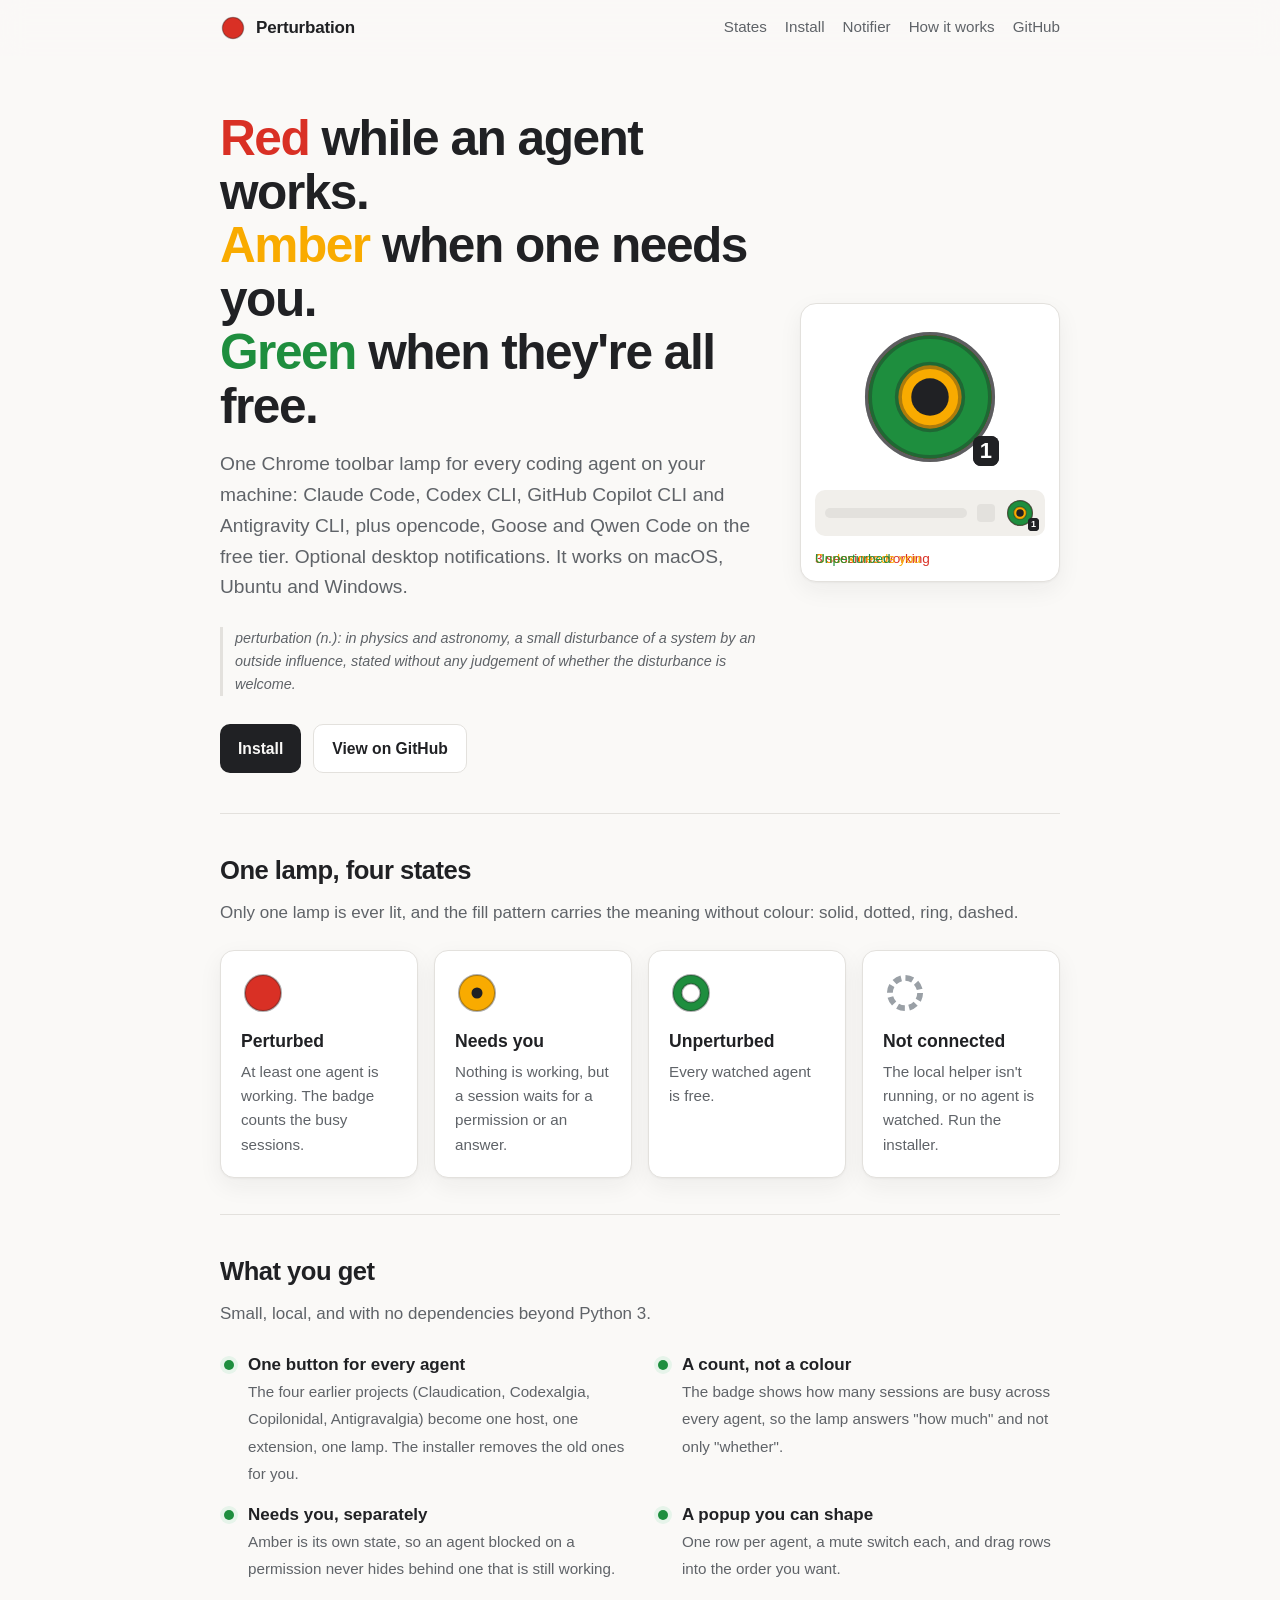
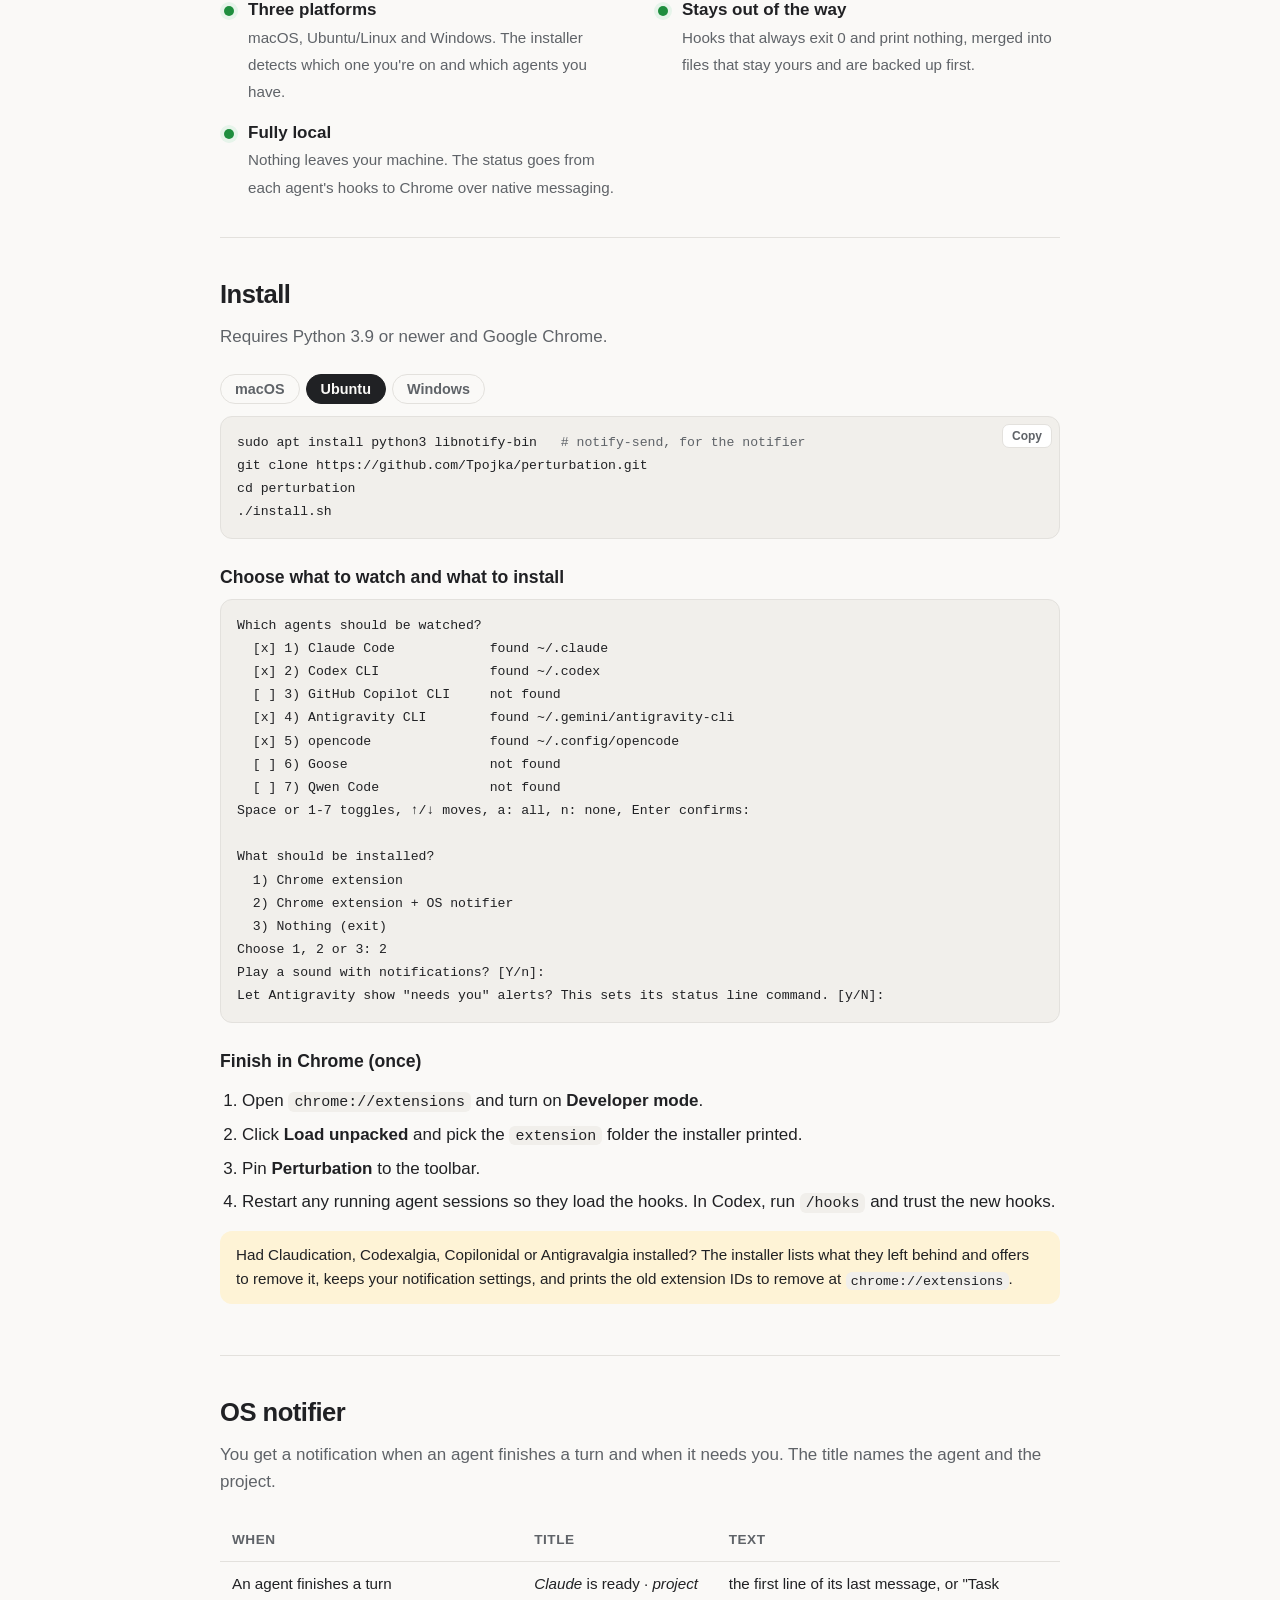
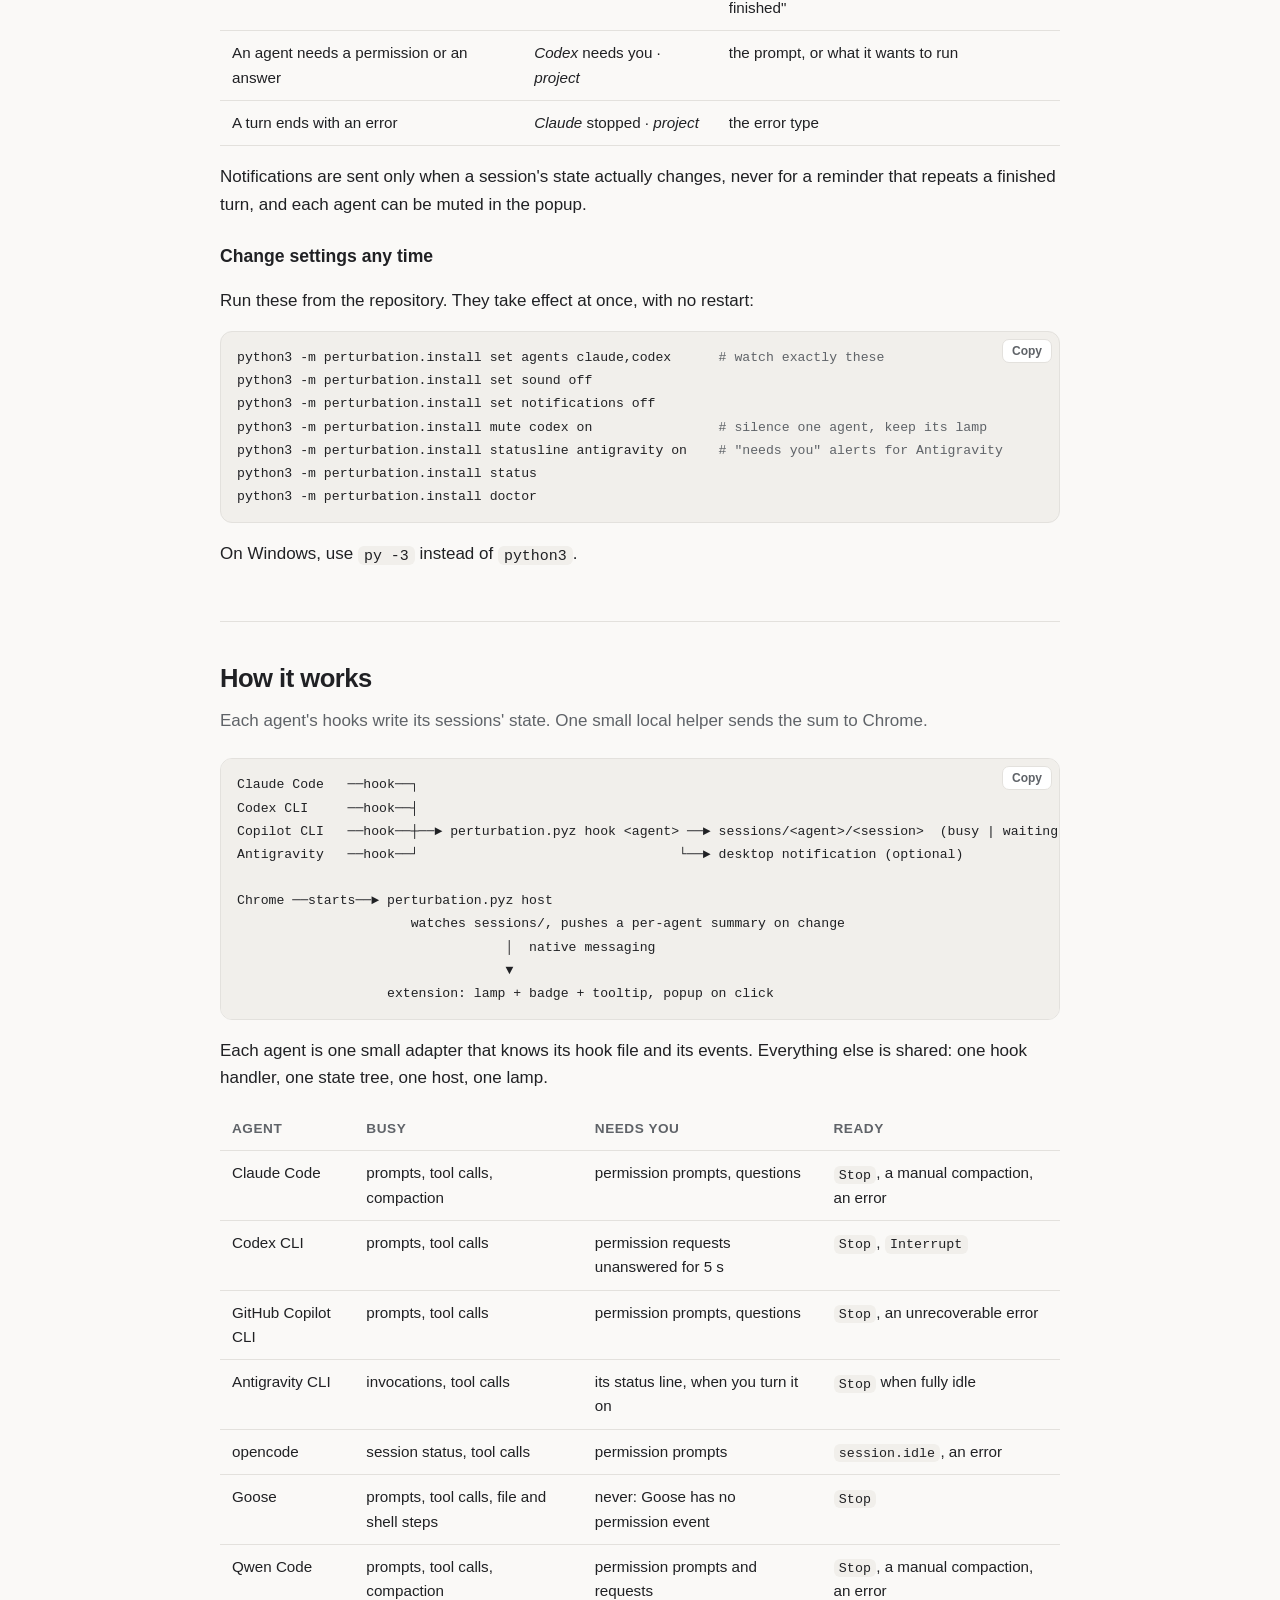
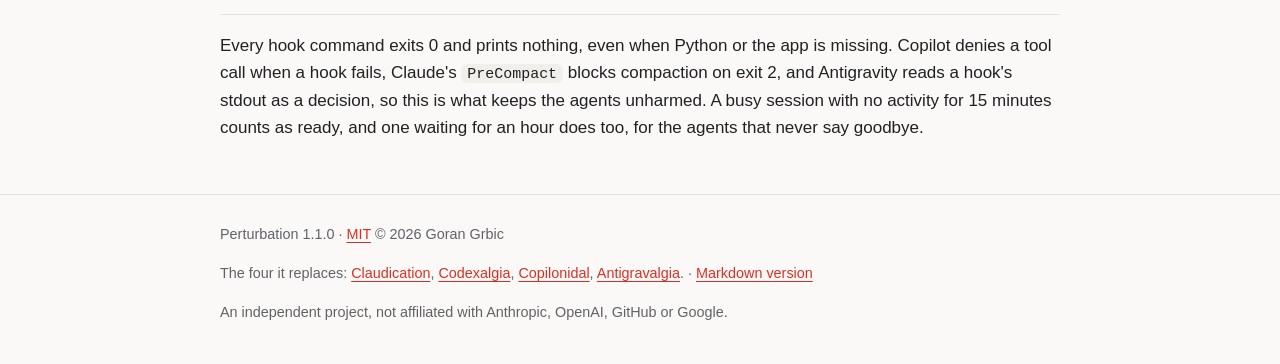
==== site/index.html @ eaf7db42 "feat(install): list all seven agents alike, nothing folded The free-tier agents get the same rows as" ====
<!doctype html>
<html lang="en">
<head>
<meta charset="utf-8">
<meta name="viewport" content="width=device-width, initial-scale=1">
<title>Perturbation · one Chrome toolbar lamp for every coding agent</title>
<meta name="description" content="One Chrome toolbar lamp for Claude Code, Codex CLI, GitHub Copilot CLI, Antigravity CLI, opencode, Goose and Qwen Code: red while any agent works, amber when one needs you, green when all are free. Optional desktop notifications on macOS, Ubuntu and Windows.">
<meta property="og:title" content="Perturbation">
<meta property="og:description" content="Red while an agent works. Amber when one needs you. Green when they're all free. One Chrome toolbar lamp for every coding agent on your machine.">
<meta property="og:url" content="https://perturbation.tpojka.com/">
<meta property="og:type" content="website">
<link rel="icon" href="data:image/svg+xml,<svg xmlns='http://www.w3.org/2000/svg' viewBox='0 0 128 128'><circle cx='64' cy='64' r='52.5' fill='%23d93025' stroke='%23202124' stroke-opacity='.35' stroke-width='6'/></svg>">
<link rel="alternate" type="text/markdown" href="index.md">
<style>
  :root {
    --bg: #faf9f7;
    --surface: #ffffff;
    --text: #202124;
    --muted: #5f6368;
    --line: #e3e1dd;
    --code-bg: #f1efeb;
    --red: #d93025;
    --red-soft: #fce8e6;
    --amber: #f9ab00;
    --amber-soft: #fef3d6;
    --green: #1e8e3e;
    --green-soft: #e6f4ea;
    --grey: #9aa0a6;
    --ink: #202124;
    --accent: #d93025;
    --shadow: 0 1px 2px rgba(32, 33, 36, .04), 0 8px 24px rgba(32, 33, 36, .06);
    --radius: 14px;
    --header-bg: rgba(250, 249, 247, .86);
    --header-h: 64px;
    --mono: ui-monospace, "SF Mono", SFMono-Regular, Menlo, Consolas, "Liberation Mono", monospace;
    --sans: -apple-system, BlinkMacSystemFont, "Segoe UI", Roboto, Ubuntu, "Helvetica Neue", Arial, sans-serif;
  }
  @media (prefers-color-scheme: dark) {
    :root {
      --bg: #151413;
      --surface: #1d1c1a;
      --text: #e8eaed;
      --muted: #9aa0a6;
      --line: #2e2d2a;
      --code-bg: #24231f;
      --red: #f28b82;
      --red-soft: #3a1f1c;
      --amber: #fdd663;
      --amber-soft: #3a3014;
      --green: #81c995;
      --green-soft: #1a3324;
      --ink: #e8eaed;
      --accent: #f28b82;
      --shadow: 0 1px 2px rgba(0, 0, 0, .3), 0 8px 24px rgba(0, 0, 0, .25);
      --header-bg: rgba(21, 20, 19, .86);
    }
  }

  * { box-sizing: border-box; }
  html { -webkit-text-size-adjust: 100%; scroll-behavior: smooth; }
  @media (prefers-reduced-motion: reduce) { html { scroll-behavior: auto; } }
  [id] { scroll-margin-top: calc(var(--header-h) + 12px); }
  body { margin: 0; background: var(--bg); color: var(--text); font: 17px/1.6 var(--sans); }
  .wrap { max-width: 880px; margin: 0 auto; padding: 0 20px; }
  a { color: var(--accent); text-underline-offset: 3px; }
  code, pre { font-family: var(--mono); font-size: .88em; }
  :not(pre) > code { background: var(--code-bg); padding: .12em .4em; border-radius: 6px; }

  header.top {
    position: sticky; top: 0; z-index: 10;
    padding-block: calc(14px + env(safe-area-inset-top, 0px)) 14px;
    background: var(--header-bg);
    -webkit-backdrop-filter: saturate(180%) blur(12px);
    backdrop-filter: saturate(180%) blur(12px);
    border-bottom: 1px solid transparent;
    transition: border-color .2s;
  }
  header.top.scrolled { border-bottom-color: var(--line); }
  header.top .wrap { display: flex; align-items: center; justify-content: space-between; gap: 16px; flex-wrap: wrap; }
  .brand { display: flex; align-items: center; gap: 10px; font-weight: 700; letter-spacing: -.01em; color: var(--text); text-decoration: none; }
  .brand svg { width: 26px; height: 26px; }
  nav { display: flex; gap: 18px; flex-wrap: wrap; font-size: .95rem; }
  nav a { color: var(--muted); text-decoration: none; }
  nav a:hover, nav a[aria-current="true"] { color: var(--text); }
  nav a[aria-current="true"] { text-decoration: underline; text-decoration-color: var(--accent); text-decoration-thickness: 2px; text-underline-offset: 6px; }

  .hero > *, .states > *, .features > * { min-width: 0; }
  .hero { padding-block: 56px 40px; display: grid; grid-template-columns: 1fr auto; gap: 40px; align-items: center; }
  .hero h1 { font-size: clamp(2.1rem, 5.6vw, 3.1rem); line-height: 1.08; letter-spacing: -.03em; margin: 0 0 16px; }
  .hero h1 .r { color: var(--red); }
  .hero h1 .a { color: var(--amber); }
  .hero h1 .g { color: var(--green); }
  .hero p.lead { font-size: 1.2rem; color: var(--muted); margin: 0 0 24px; max-width: 34em; }
  .definition { font-size: .9rem; color: var(--muted); border-left: 3px solid var(--line); padding-left: 12px; margin: 0 0 28px; font-style: italic; }
  .cta { display: flex; gap: 12px; flex-wrap: wrap; }
  .btn { display: inline-flex; align-items: center; gap: 8px; padding: 11px 18px; border-radius: 10px; font-weight: 600; text-decoration: none; font-size: .98rem; }
  .btn.primary { background: var(--text); color: var(--bg); }
  .btn.ghost { border: 1px solid var(--line); color: var(--text); background: var(--surface); }

  /* The toolbar mock: one lamp cycling through its states, with the badge on red and amber */
  .toolbar { background: var(--surface); border: 1px solid var(--line); border-radius: 16px; box-shadow: var(--shadow); padding: 14px; width: 260px; max-width: 100%; }
  .toolbar .bar { display: flex; align-items: center; gap: 10px; background: var(--code-bg); border-radius: 10px; padding: 8px 10px; }
  .toolbar .url { flex: 1; height: 10px; border-radius: 5px; background: var(--line); }
  .toolbar .ext { width: 18px; height: 18px; border-radius: 4px; background: var(--line); }
  .status { position: relative; width: 30px; height: 30px; }
  .status svg { position: absolute; inset: 0; width: 100%; height: 100%; }
  .status .badge { position: absolute; right: -4px; bottom: -3px; background: #202124; color: #fff; font: 700 9px/1 var(--sans); padding: 2px 3px; border-radius: 4px; }
  .status.big .badge { right: 6px; bottom: 6px; font-size: 22px; padding: 4px 7px; border-radius: 8px; }
  .k-r, .t-r { animation: s1 9s infinite; }
  .k-a, .t-a { animation: s2 9s infinite; }
  .k-g, .t-g { animation: s3 9s infinite; }
  .b-r { animation: s1 9s infinite; }
  .b-a { animation: s2 9s infinite; }
  @keyframes s1 { 0%, 30% { opacity: 1; } 33%, 97% { opacity: 0; } 100% { opacity: 1; } }
  @keyframes s2 { 0%, 30% { opacity: 0; } 33%, 63% { opacity: 1; } 66%, 100% { opacity: 0; } }
  @keyframes s3 { 0%, 63% { opacity: 0; } 66%, 97% { opacity: 1; } 100% { opacity: 0; } }
  .toolbar .tip { margin-top: 12px; font-size: .85rem; color: var(--muted); min-height: 1.4em; position: relative; }
  .toolbar .tip span { position: absolute; left: 0; top: 0; white-space: nowrap; }
  .toolbar .tip .t-r { color: var(--red); }
  .toolbar .tip .t-a { color: var(--amber); }
  .toolbar .tip .t-g { color: var(--green); }
  .status.big { width: 150px; height: 150px; margin: 4px auto 18px; }
  @media (prefers-reduced-motion: reduce) {
    .k-r, .t-r, .b-r { animation: none; opacity: 1; }
    .k-a, .t-a, .b-a, .k-g, .t-g { animation: none; opacity: 0; }
  }

  section { padding-block: 36px; border-top: 1px solid var(--line); }
  h2 { font-size: 1.6rem; letter-spacing: -.02em; margin: 0 0 8px; }
  h3 { font-size: 1.1rem; margin: 24px 0 8px; }
  .sub { color: var(--muted); margin: 0 0 24px; }

  .states { display: grid; grid-template-columns: repeat(4, 1fr); gap: 16px; }
  .card { background: var(--surface); border: 1px solid var(--line); border-radius: var(--radius); padding: 20px; box-shadow: var(--shadow); }
  .card svg { width: 44px; height: 44px; display: block; margin-bottom: 12px; }
  .card h3 { margin: 0 0 4px; }
  .card p { margin: 0; color: var(--muted); font-size: .95rem; }

  .features { display: grid; grid-template-columns: repeat(2, 1fr); gap: 14px 28px; list-style: none; padding: 0; margin: 0; }
  .features li { padding-left: 28px; position: relative; }
  .features li::before { content: ""; position: absolute; left: 4px; top: .55em; width: 10px; height: 10px; border-radius: 50%; background: var(--green); box-shadow: 0 0 0 4px var(--green-soft); }
  .features b { display: block; }
  .features span { color: var(--muted); font-size: .95rem; }

  .code { position: relative; margin: 12px 0; }
  pre { margin: 0; background: var(--code-bg); border: 1px solid var(--line); border-radius: 12px; padding: 14px 16px; overflow-x: auto; line-height: 1.55; }
  pre .c { color: var(--muted); }
  .copy { position: absolute; top: 8px; right: 8px; font: 600 .75rem var(--sans); color: var(--muted); background: var(--surface); border: 1px solid var(--line); border-radius: 7px; padding: 4px 9px; cursor: pointer; }
  .copy:hover { color: var(--text); }

  .tabs { display: flex; gap: 6px; flex-wrap: wrap; margin: 0 0 4px; }
  .tabs button { font: 600 .9rem var(--sans); color: var(--muted); background: transparent; border: 1px solid var(--line); border-radius: 999px; padding: 6px 14px; cursor: pointer; }
  .tabs button[aria-selected="true"] { color: var(--bg); background: var(--text); border-color: var(--text); }

  ol.steps { padding-left: 1.3em; margin: 12px 0 0; }
  ol.steps li { margin-bottom: 6px; }
  .table-wrap { overflow-x: auto; }
  table { border-collapse: collapse; width: 100%; font-size: .95rem; }
  th, td { text-align: left; padding: 10px 12px; border-bottom: 1px solid var(--line); vertical-align: top; }
  th { color: var(--muted); font-weight: 600; font-size: .85rem; text-transform: uppercase; letter-spacing: .04em; }
  .note { background: var(--amber-soft); border-radius: 12px; padding: 12px 16px; font-size: .95rem; }

  footer { border-top: 1px solid var(--line); padding-block: 28px 40px; color: var(--muted); font-size: .9rem; }
  footer .wrap { display: flex; justify-content: space-between; gap: 16px; flex-wrap: wrap; }

  @media (max-width: 720px) {
    .hero { grid-template-columns: 1fr; padding-block: 32px 28px; }
    .toolbar { justify-self: start; }
    .states { grid-template-columns: repeat(2, 1fr); }
    .features { grid-template-columns: 1fr; }
    header.top { padding-block: calc(10px + env(safe-area-inset-top, 0px)) 10px; }
    header.top .wrap { gap: 6px 16px; }
    nav { gap: 14px; font-size: .9rem; }
  }
  @media (max-width: 420px) { .states { grid-template-columns: 1fr; } }
</style>
</head>
<body>

<!-- The four lamps, drawn once. Same geometry as the toolbar icons. -->
<svg width="0" height="0" style="position:absolute" aria-hidden="true">
  <symbol id="lamp-red" viewBox="0 0 128 128">
    <circle cx="64" cy="64" r="52.5" fill="#d93025" stroke="#202124" stroke-opacity=".35" stroke-width="6"/>
  </symbol>
  <symbol id="lamp-amber" viewBox="0 0 128 128">
    <circle cx="64" cy="64" r="52.5" fill="#f9ab00" stroke="#202124" stroke-opacity=".35" stroke-width="6"/>
    <circle cx="64" cy="64" r="16" fill="#202124"/>
  </symbol>
  <symbol id="lamp-green" viewBox="0 0 128 128">
    <path fill="#1e8e3e" fill-rule="evenodd" stroke="#202124" stroke-opacity=".35" stroke-width="6" d="M64 11.5a52.5 52.5 0 1 0 0 105a52.5 52.5 0 1 0 0-105zM64 37a27 27 0 1 1 0 54a27 27 0 1 1 0-54z"/>
  </symbol>
  <symbol id="lamp-grey" viewBox="0 0 128 128">
    <circle cx="64" cy="64" r="44" fill="none" stroke="#9aa0a6" stroke-width="17" stroke-dasharray="22 12.56"/>
  </symbol>
</svg>

<header class="top" id="top">
  <div class="wrap">
    <a class="brand" href="#top"><svg aria-hidden="true"><use href="#lamp-red"/></svg>Perturbation</a>
    <nav aria-label="Sections">
      <a href="#states">States</a>
      <a href="#install">Install</a>
      <a href="#notifier">Notifier</a>
      <a href="#how">How it works</a>
      <a href="https://github.com/Tpojka/perturbation">GitHub</a>
    </nav>
  </div>
</header>

<main class="wrap">
  <div class="hero">
    <div>
      <h1><span class="r">Red</span> while an agent works.<br><span class="a">Amber</span> when one needs you.<br><span class="g">Green</span> when they're all free.</h1>
      <p class="lead">One Chrome toolbar lamp for every coding agent on your machine: Claude Code, Codex CLI, GitHub Copilot CLI and Antigravity CLI, plus opencode, Goose and Qwen Code on the free tier. Optional desktop notifications. It works on macOS, Ubuntu and Windows.</p>
      <p class="definition">perturbation (n.): in physics and astronomy, a small disturbance of a system by an outside influence, stated without any judgement of whether the disturbance is welcome.</p>
      <div class="cta">
        <a class="btn primary" href="#install">Install</a>
        <a class="btn ghost" href="https://github.com/Tpojka/perturbation">View on GitHub</a>
      </div>
    </div>

    <div class="toolbar" role="img" aria-label="Chrome toolbar showing the Perturbation lamp cycling through working with three sessions, needs you, and free">
      <div class="status big" aria-hidden="true">
        <svg class="k-r"><use href="#lamp-red"/></svg>
        <svg class="k-a"><use href="#lamp-amber"/></svg>
        <svg class="k-g"><use href="#lamp-green"/></svg>
        <span class="badge b-r">3</span>
        <span class="badge b-a">1</span>
      </div>
      <div class="bar">
        <div class="url"></div>
        <div class="ext"></div>
        <div class="status" aria-hidden="true">
          <svg class="k-r"><use href="#lamp-red"/></svg>
          <svg class="k-a"><use href="#lamp-amber"/></svg>
          <svg class="k-g"><use href="#lamp-green"/></svg>
          <span class="badge b-r">3</span>
          <span class="badge b-a">1</span>
        </div>
      </div>
      <div class="tip" aria-hidden="true">
        <span class="t-r">3 sessions working</span>
        <span class="t-a">Codex needs you</span>
        <span class="t-g">Unperturbed</span>
      </div>
    </div>
  </div>

  <section id="states">
    <h2>One lamp, four states</h2>
    <p class="sub">Only one lamp is ever lit, and the fill pattern carries the meaning without colour: solid, dotted, ring, dashed.</p>
    <div class="states">
      <div class="card">
        <svg aria-hidden="true"><use href="#lamp-red"/></svg>
        <h3>Perturbed</h3>
        <p>At least one agent is working. The badge counts the busy sessions.</p>
      </div>
      <div class="card">
        <svg aria-hidden="true"><use href="#lamp-amber"/></svg>
        <h3>Needs you</h3>
        <p>Nothing is working, but a session waits for a permission or an answer.</p>
      </div>
      <div class="card">
        <svg aria-hidden="true"><use href="#lamp-green"/></svg>
        <h3>Unperturbed</h3>
        <p>Every watched agent is free.</p>
      </div>
      <div class="card">
        <svg aria-hidden="true"><use href="#lamp-grey"/></svg>
        <h3>Not connected</h3>
        <p>The local helper isn't running, or no agent is watched. Run the installer.</p>
      </div>
    </div>
  </section>

  <section>
    <h2>What you get</h2>
    <p class="sub">Small, local, and with no dependencies beyond Python 3.</p>
    <ul class="features">
      <li><b>One button for every agent</b><span>The four earlier projects (Claudication, Codexalgia, Copilonidal, Antigravalgia) become one host, one extension, one lamp. The installer removes the old ones for you.</span></li>
      <li><b>A count, not a colour</b><span>The badge shows how many sessions are busy across every agent, so the lamp answers "how much" and not only "whether".</span></li>
      <li><b>Needs you, separately</b><span>Amber is its own state, so an agent blocked on a permission never hides behind one that is still working.</span></li>
      <li><b>A popup you can shape</b><span>One row per agent, a mute switch each, and drag rows into the order you want.</span></li>
      <li><b>Three platforms</b><span>macOS, Ubuntu/Linux and Windows. The installer detects which one you're on and which agents you have.</span></li>
      <li><b>Stays out of the way</b><span>Hooks that always exit 0 and print nothing, merged into files that stay yours and are backed up first.</span></li>
      <li><b>Fully local</b><span>Nothing leaves your machine. The status goes from each agent's hooks to Chrome over native messaging.</span></li>
    </ul>
  </section>

  <section id="install">
    <h2>Install</h2>
    <p class="sub">Requires Python 3.9 or newer and Google Chrome.</p>

    <div class="tabs" role="tablist" aria-label="Operating system">
      <button role="tab" aria-selected="true" data-os="macos">macOS</button>
      <button role="tab" aria-selected="false" data-os="ubuntu">Ubuntu</button>
      <button role="tab" aria-selected="false" data-os="windows">Windows</button>
    </div>
    <div class="code" data-panel="macos"><pre><code>git clone https://github.com/Tpojka/perturbation.git
cd perturbation
./install.sh</code></pre></div>
    <div class="code" data-panel="ubuntu" hidden><pre><code>sudo apt install python3 libnotify-bin   <span class="c"># notify-send, for the notifier</span>
git clone https://github.com/Tpojka/perturbation.git
cd perturbation
./install.sh</code></pre></div>
    <div class="code" data-panel="windows" hidden><pre><code>winget install Python.Python.3.12        <span class="c"># if Python isn't installed</span>
git clone https://github.com/Tpojka/perturbation.git
cd perturbation
install.cmd</code></pre></div>

    <h3>Choose what to watch and what to install</h3>
    <pre><code>Which agents should be watched?
  [x] 1) Claude Code            found ~/.claude
  [x] 2) Codex CLI              found ~/.codex
  [ ] 3) GitHub Copilot CLI     not found
  [x] 4) Antigravity CLI        found ~/.gemini/antigravity-cli
  [x] 5) opencode               found ~/.config/opencode
  [ ] 6) Goose                  not found
  [ ] 7) Qwen Code              not found
Space or 1-7 toggles, ↑/↓ moves, a: all, n: none, Enter confirms:

What should be installed?
  1) Chrome extension
  2) Chrome extension + OS notifier
  3) Nothing (exit)
Choose 1, 2 or 3: 2
Play a sound with notifications? [Y/n]:
Let Antigravity show "needs you" alerts? This sets its status line command. [y/N]:</code></pre>

    <h3>Finish in Chrome (once)</h3>
    <ol class="steps">
      <li>Open <code>chrome://extensions</code> and turn on <b>Developer mode</b>.</li>
      <li>Click <b>Load unpacked</b> and pick the <code>extension</code> folder the installer printed.</li>
      <li>Pin <b>Perturbation</b> to the toolbar.</li>
      <li>Restart any running agent sessions so they load the hooks. In Codex, run <code>/hooks</code> and trust the new hooks.</li>
    </ol>
    <p class="note">Had Claudication, Codexalgia, Copilonidal or Antigravalgia installed? The installer lists what they left behind and offers to remove it, keeps your notification settings, and prints the old extension IDs to remove at <code>chrome://extensions</code>.</p>
  </section>

  <section id="notifier">
    <h2>OS notifier</h2>
    <p class="sub">You get a notification when an agent finishes a turn and when it needs you. The title names the agent and the project.</p>
    <div class="table-wrap">
      <table>
        <thead><tr><th>When</th><th>Title</th><th>Text</th></tr></thead>
        <tbody>
          <tr><td>An agent finishes a turn</td><td><i>Claude</i> is ready · <i>project</i></td><td>the first line of its last message, or "Task finished"</td></tr>
          <tr><td>An agent needs a permission or an answer</td><td><i>Codex</i> needs you · <i>project</i></td><td>the prompt, or what it wants to run</td></tr>
          <tr><td>A turn ends with an error</td><td><i>Claude</i> stopped · <i>project</i></td><td>the error type</td></tr>
        </tbody>
      </table>
    </div>
    <p>Notifications are sent only when a session's state actually changes, never for a reminder that repeats a finished turn, and each agent can be muted in the popup.</p>

    <h3>Change settings any time</h3>
    <p>Run these from the repository. They take effect at once, with no restart:</p>
    <div class="code"><pre><code>python3 -m perturbation.install set agents claude,codex      <span class="c"># watch exactly these</span>
python3 -m perturbation.install set sound off
python3 -m perturbation.install set notifications off
python3 -m perturbation.install mute codex on                <span class="c"># silence one agent, keep its lamp</span>
python3 -m perturbation.install statusline antigravity on    <span class="c"># "needs you" alerts for Antigravity</span>
python3 -m perturbation.install status
python3 -m perturbation.install doctor</code></pre></div>
    <p>On Windows, use <code>py -3</code> instead of <code>python3</code>.</p>
  </section>

  <section id="how">
    <h2>How it works</h2>
    <p class="sub">Each agent's hooks write its sessions' state. One small local helper sends the sum to Chrome.</p>
    <div class="code"><pre><code>Claude Code   ──hook──┐
Codex CLI     ──hook──┤
Copilot CLI   ──hook──┼──► perturbation.pyz hook &lt;agent&gt; ──► sessions/&lt;agent&gt;/&lt;session&gt;  (busy | waiting | ready)
Antigravity   ──hook──┘                                 └──► desktop notification (optional)

Chrome ──starts──► perturbation.pyz host
                      watches sessions/, pushes a per-agent summary on change
                                  │  native messaging
                                  ▼
                   extension: lamp + badge + tooltip, popup on click</code></pre></div>
    <p>Each agent is one small adapter that knows its hook file and its events. Everything else is shared: one hook handler, one state tree, one host, one lamp.</p>
    <div class="table-wrap">
      <table>
        <thead><tr><th>Agent</th><th>Busy</th><th>Needs you</th><th>Ready</th></tr></thead>
        <tbody>
          <tr><td>Claude Code</td><td>prompts, tool calls, compaction</td><td>permission prompts, questions</td><td><code>Stop</code>, a manual compaction, an error</td></tr>
          <tr><td>Codex CLI</td><td>prompts, tool calls</td><td>permission requests unanswered for 5 s</td><td><code>Stop</code>, <code>Interrupt</code></td></tr>
          <tr><td>GitHub Copilot CLI</td><td>prompts, tool calls</td><td>permission prompts, questions</td><td><code>Stop</code>, an unrecoverable error</td></tr>
          <tr><td>Antigravity CLI</td><td>invocations, tool calls</td><td>its status line, when you turn it on</td><td><code>Stop</code> when fully idle</td></tr>
          <tr><td>opencode</td><td>session status, tool calls</td><td>permission prompts</td><td><code>session.idle</code>, an error</td></tr>
          <tr><td>Goose</td><td>prompts, tool calls, file and shell steps</td><td>never: Goose has no permission event</td><td><code>Stop</code></td></tr>
          <tr><td>Qwen Code</td><td>prompts, tool calls, compaction</td><td>permission prompts and requests</td><td><code>Stop</code>, a manual compaction, an error</td></tr>
        </tbody>
      </table>
    </div>
    <p>Every hook command exits 0 and prints nothing, even when Python or the app is missing. Copilot denies a tool call when a hook fails, Claude's <code>PreCompact</code> blocks compaction on exit 2, and Antigravity reads a hook's stdout as a decision, so this is what keeps the agents unharmed. A busy session with no activity for 15 minutes counts as ready, and one waiting for an hour does too, for the agents that never say goodbye.</p>
  </section>
</main>

<footer>
  <div class="wrap">
    <span>Perturbation 1.1.0 · <a href="https://github.com/Tpojka/perturbation/blob/main/LICENSE">MIT</a> © 2026 Goran Grbic</span>
    <span>The four it replaces: <a href="https://claudication.tpojka.com">Claudication</a>, <a href="https://codexalgia.tpojka.com">Codexalgia</a>, <a href="https://copilonidal.tpojka.com">Copilonidal</a>, <a href="https://antigravalgia.tpojka.com">Antigravalgia</a>. · <a href="index.md">Markdown version</a></span>
    <span>An independent project, not affiliated with Anthropic, OpenAI, GitHub or Google.</span>
  </div>
</footer>

<script>
  (function () {
    var header = document.querySelector('header.top');
    var root = document.documentElement;
    function measure() { root.style.setProperty('--header-h', header.offsetHeight + 'px'); }
    measure();
    window.addEventListener('resize', measure);
    var links = Array.prototype.slice.call(document.querySelectorAll('nav a[href^="#"]'));
    var sections = links.map(function (a) { return document.querySelector(a.getAttribute('href')); });
    function update() {
      header.classList.toggle('scrolled', window.scrollY > 4);
      var line = header.offsetHeight + 24;
      var current = null;
      sections.forEach(function (section, i) {
        if (section && section.getBoundingClientRect().top <= line) current = i;
      });
      if (window.innerHeight + window.scrollY >= root.scrollHeight - 2) current = sections.length - 1;
      links.forEach(function (a, i) { a.setAttribute('aria-current', String(i === current)); });
    }
    update();
    window.addEventListener('scroll', update, { passive: true });
  })();

  (function () {
    var tabs = document.querySelectorAll('.tabs button');
    var panels = document.querySelectorAll('[data-panel]');
    function select(os) {
      tabs.forEach(function (t) { t.setAttribute('aria-selected', String(t.dataset.os === os)); });
      panels.forEach(function (p) { p.hidden = p.dataset.panel !== os; });
    }
    tabs.forEach(function (t) { t.addEventListener('click', function () { select(t.dataset.os); }); });
    var ua = navigator.userAgent;
    select(/Windows/.test(ua) ? 'windows' : /Linux|X11/.test(ua) && !/Android/.test(ua) ? 'ubuntu' : 'macos');
  })();

  document.querySelectorAll('.code').forEach(function (block) {
    if (!navigator.clipboard) return;
    var button = document.createElement('button');
    button.className = 'copy';
    button.type = 'button';
    button.textContent = 'Copy';
    button.addEventListener('click', function () {
      var text = block.querySelector('code').innerText.replace(/[ \t]+#.*$/gm, '');
      navigator.clipboard.writeText(text).then(function () {
        button.textContent = 'Copied';
        setTimeout(function () { button.textContent = 'Copy'; }, 1500);
      });
    });
    block.appendChild(button);
  });
</script>
</body>
</html>
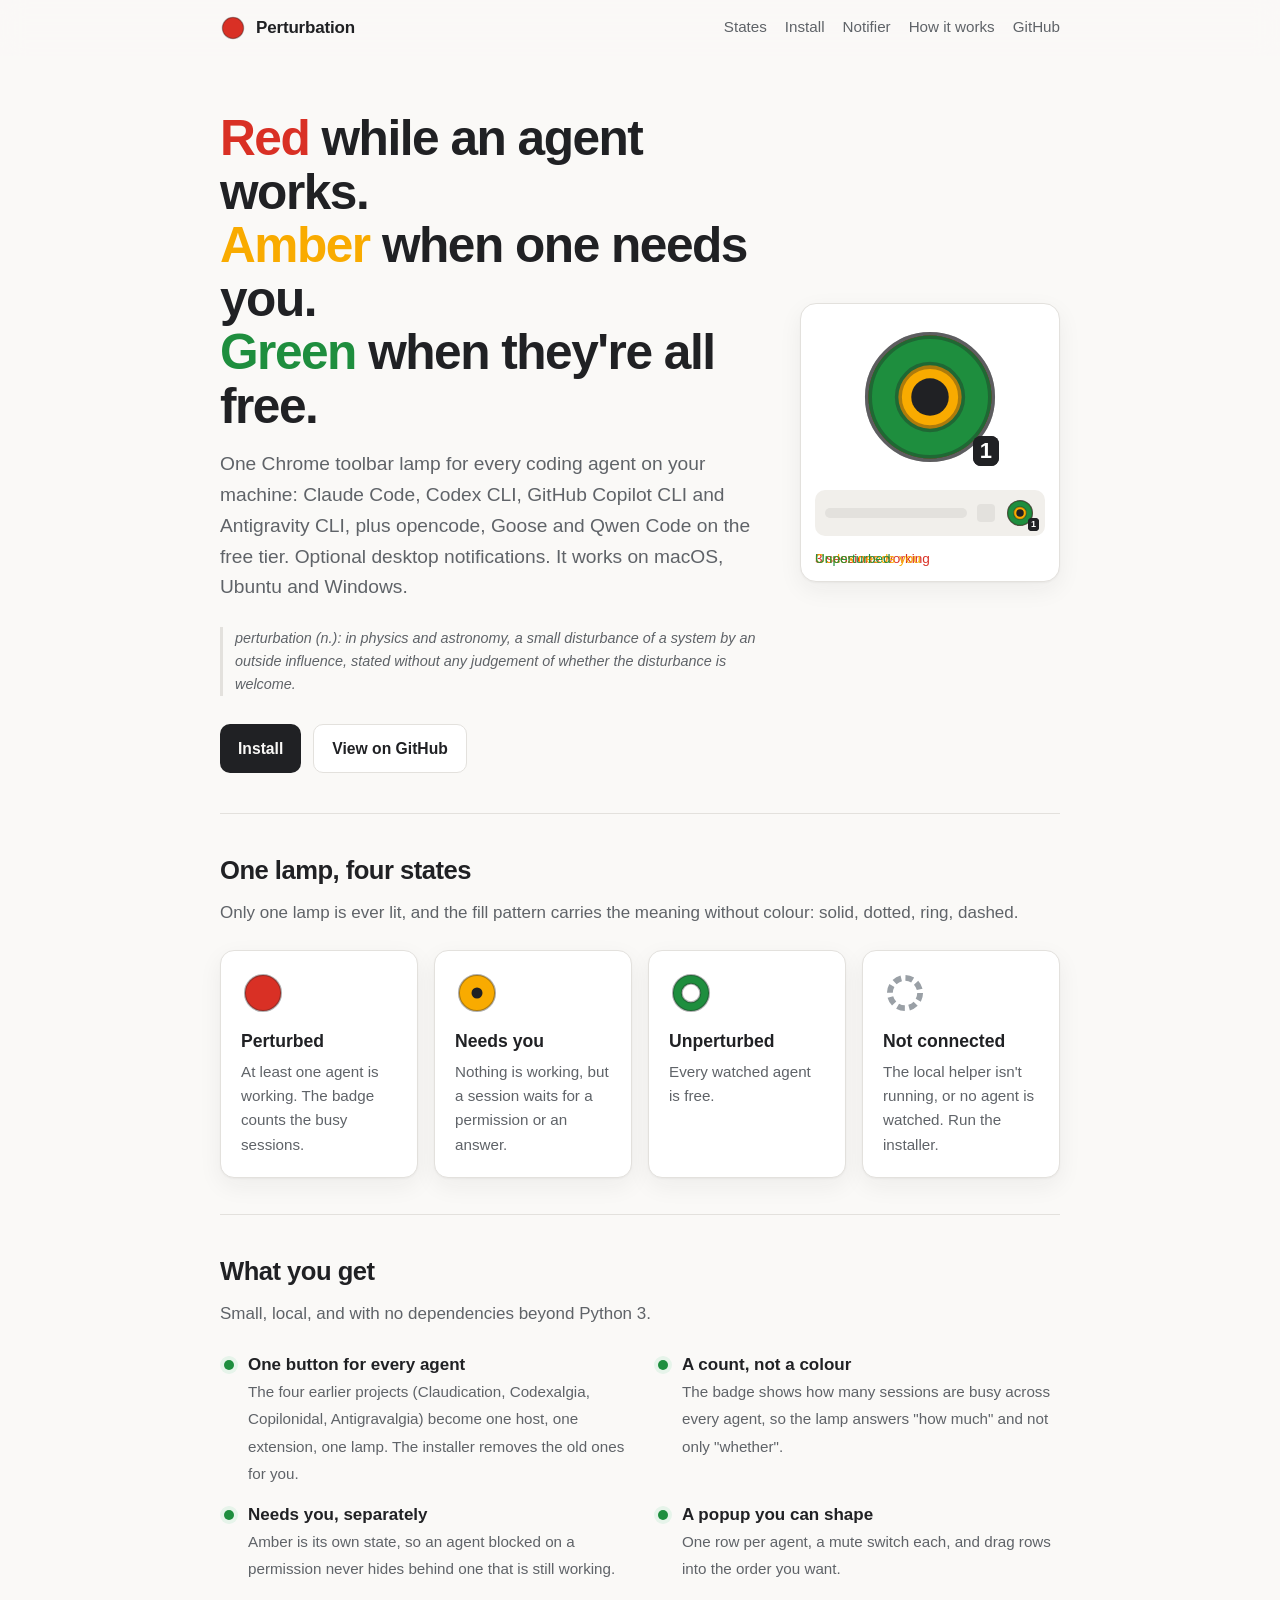
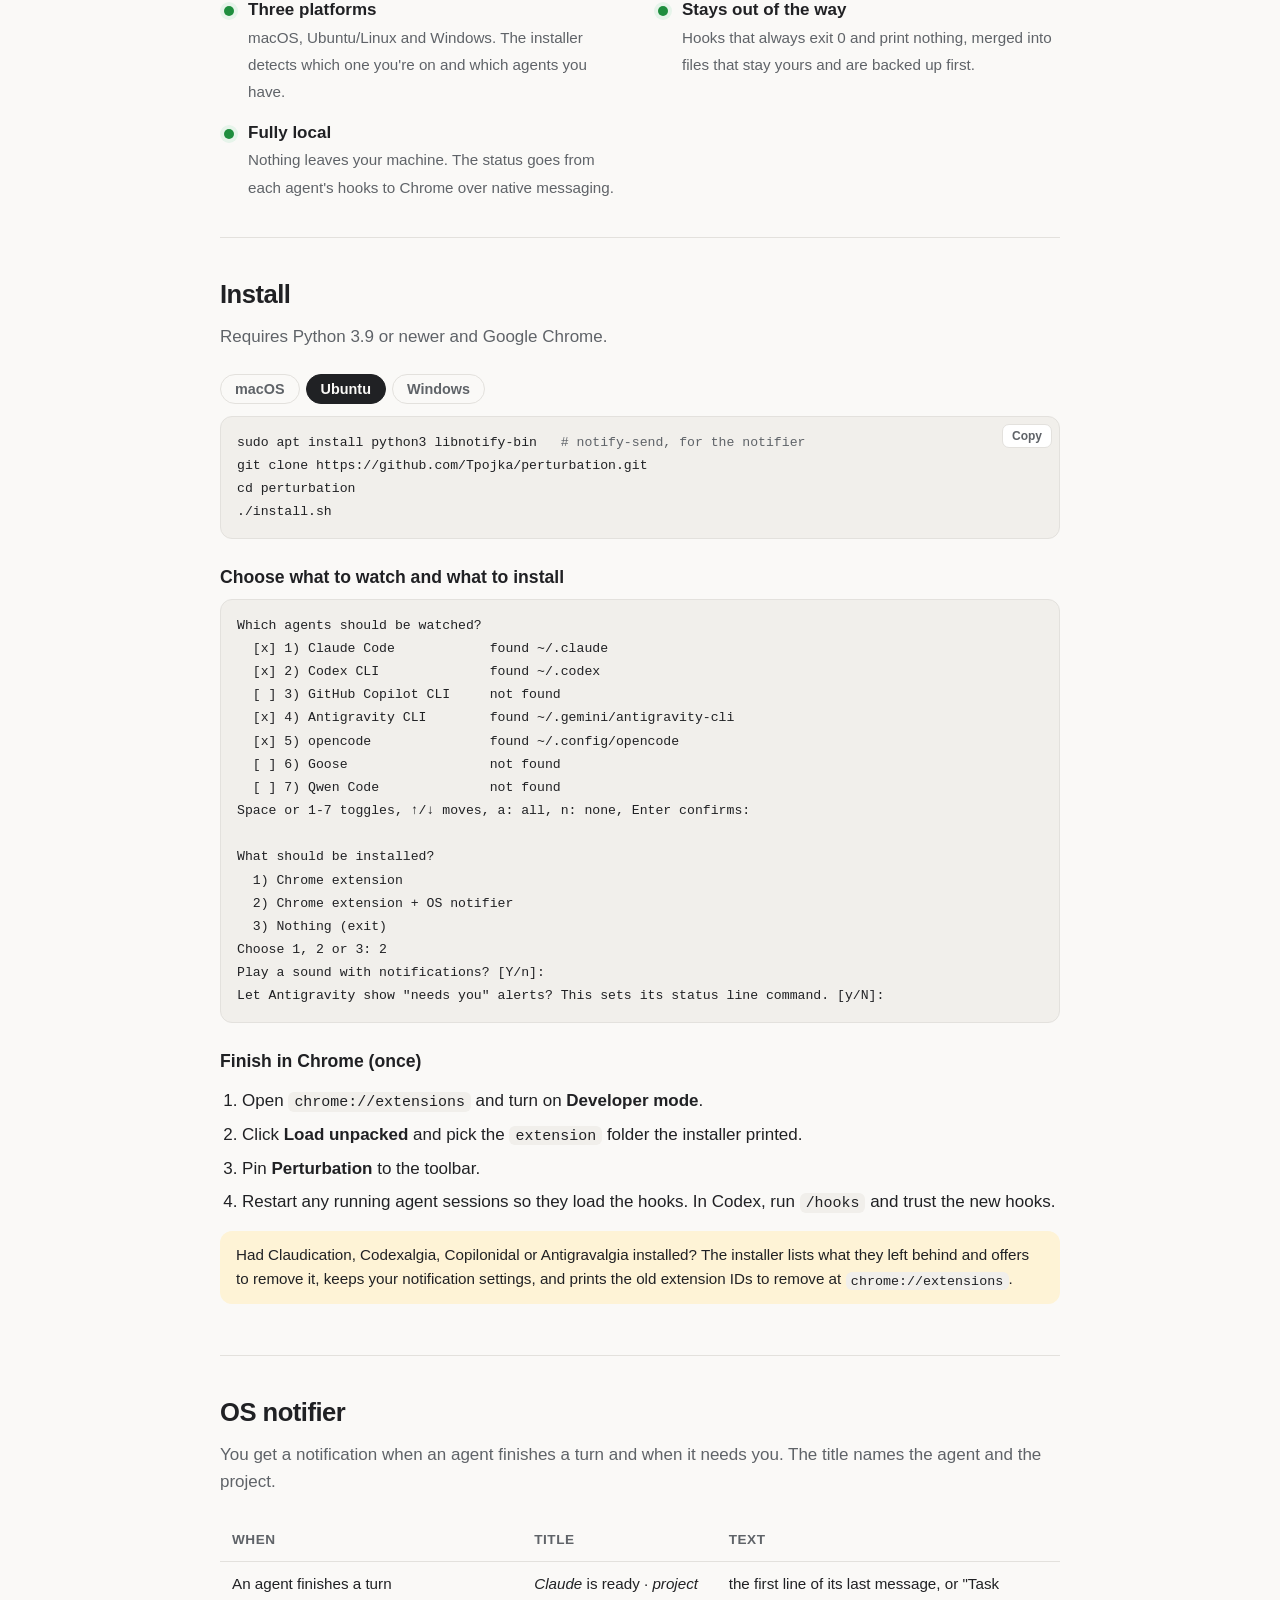
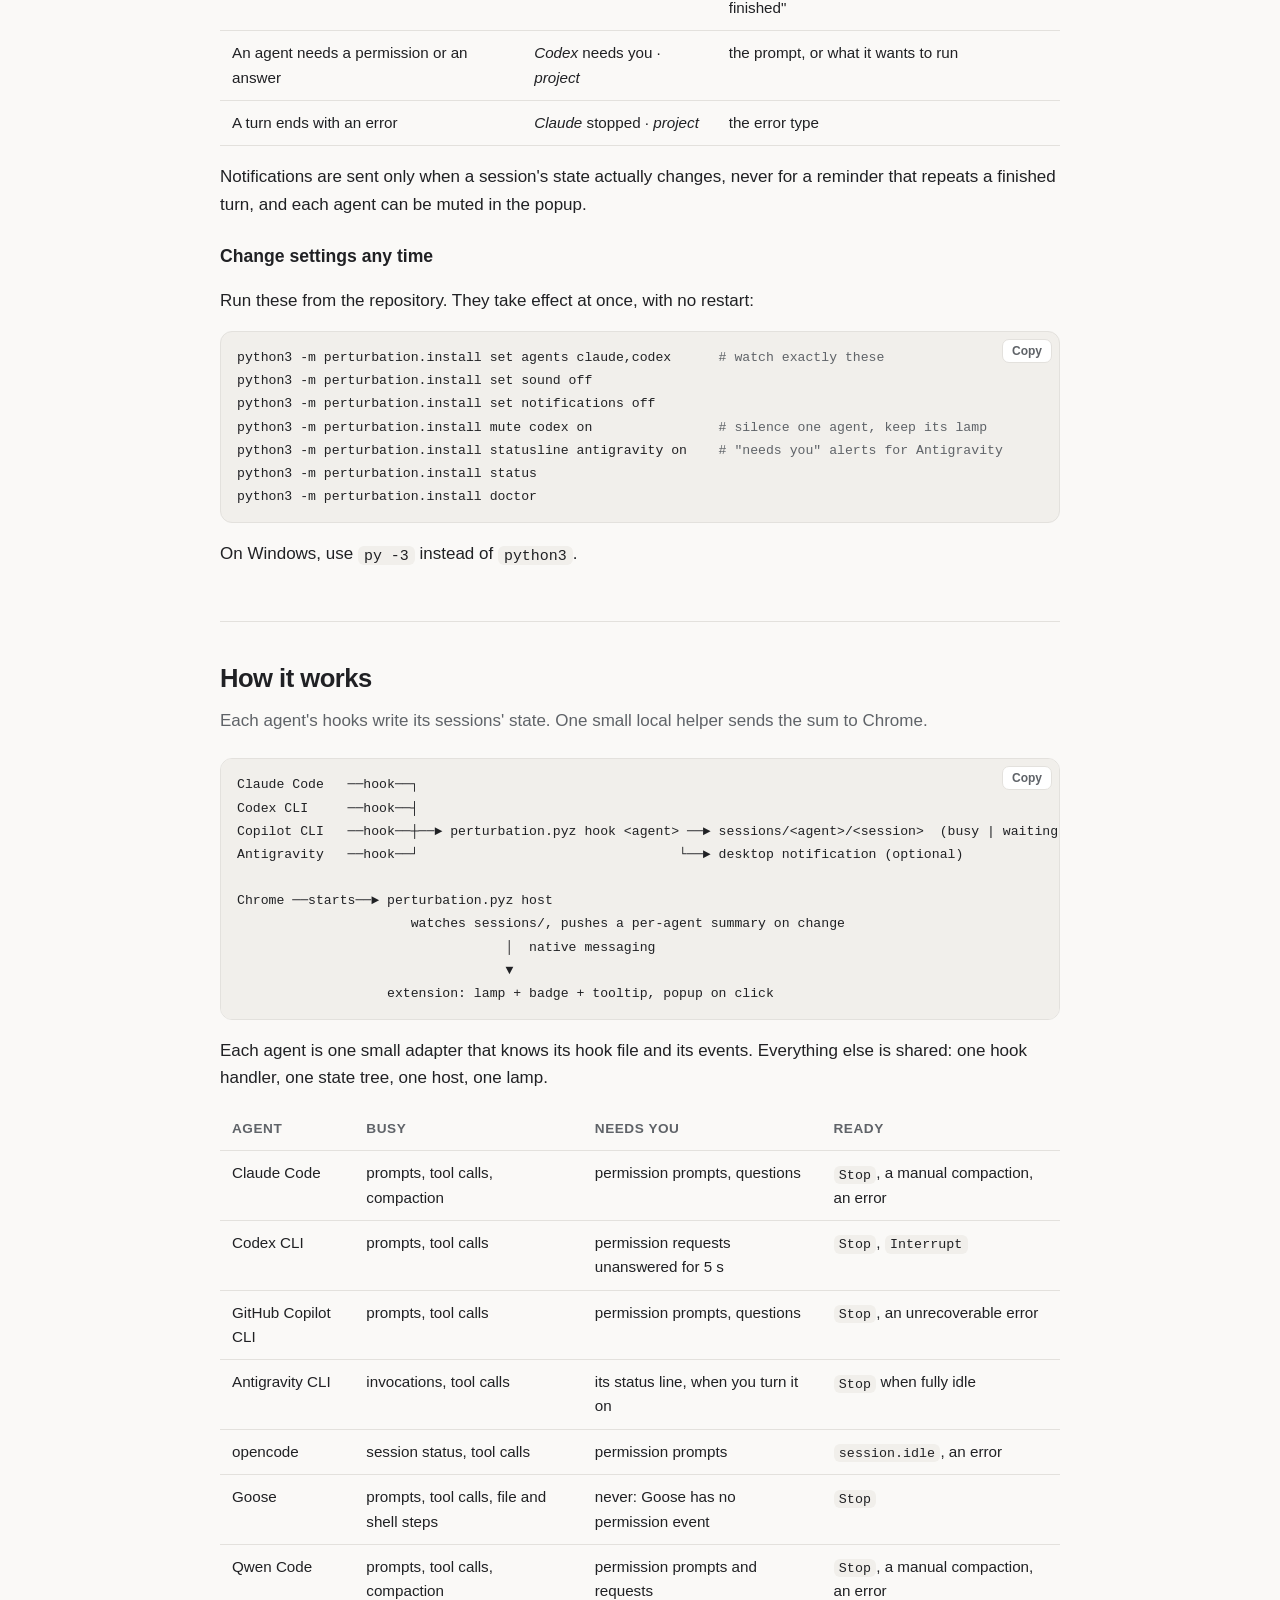
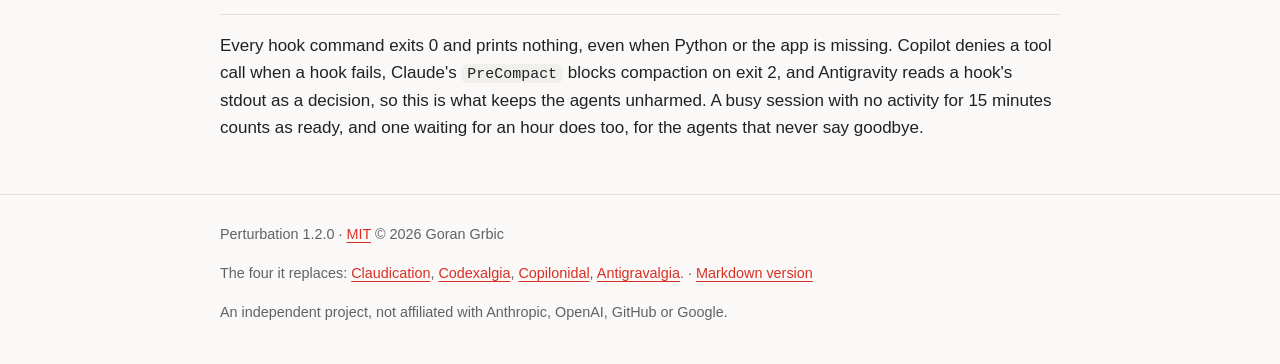
==== commit 71cc0101: "chore(release): 1.2.0" ====
--- a/site/index.html
+++ b/site/index.html
@@ -398,7 +398,7 @@
 
 <footer>
   <div class="wrap">
-    <span>Perturbation 1.1.0 · <a href="https://github.com/Tpojka/perturbation/blob/main/LICENSE">MIT</a> © 2026 Goran Grbic</span>
+    <span>Perturbation 1.2.0 · <a href="https://github.com/Tpojka/perturbation/blob/main/LICENSE">MIT</a> © 2026 Goran Grbic</span>
     <span>The four it replaces: <a href="https://claudication.tpojka.com">Claudication</a>, <a href="https://codexalgia.tpojka.com">Codexalgia</a>, <a href="https://copilonidal.tpojka.com">Copilonidal</a>, <a href="https://antigravalgia.tpojka.com">Antigravalgia</a>. · <a href="index.md">Markdown version</a></span>
     <span>An independent project, not affiliated with Anthropic, OpenAI, GitHub or Google.</span>
   </div>
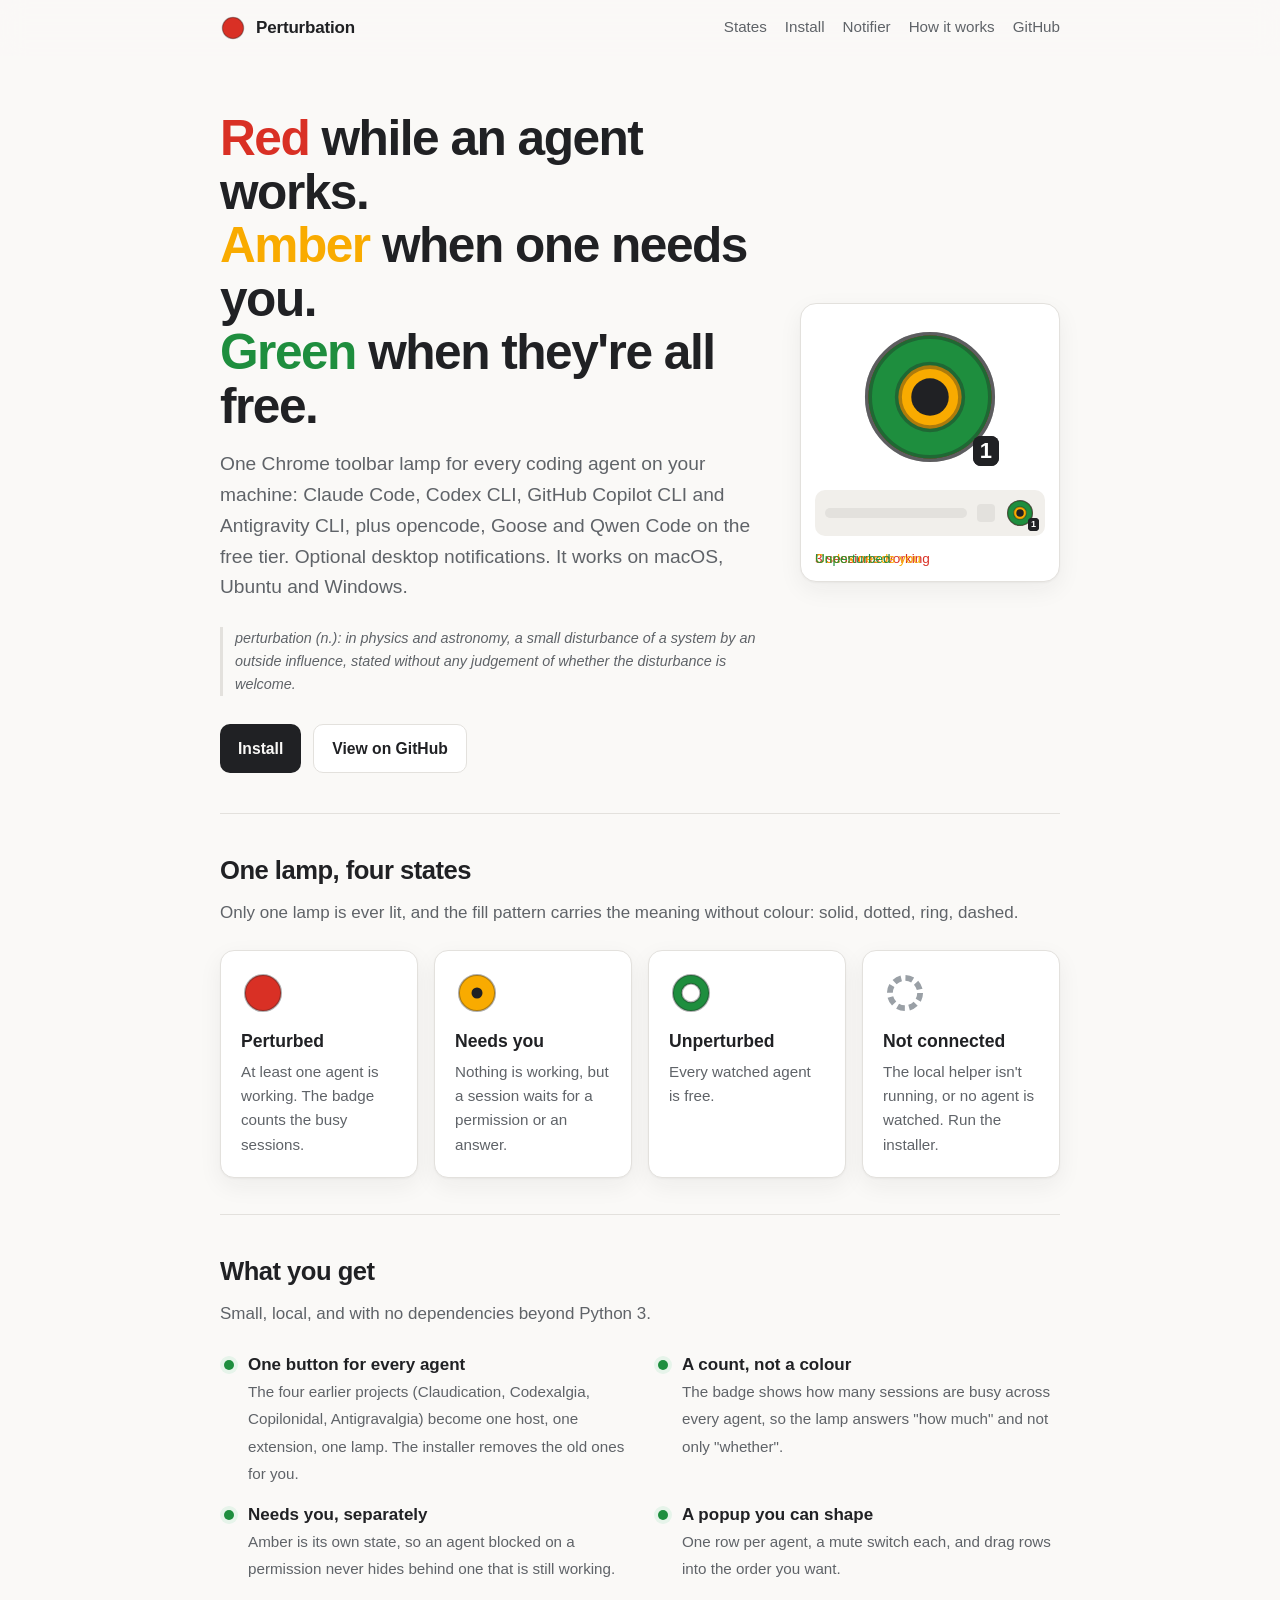
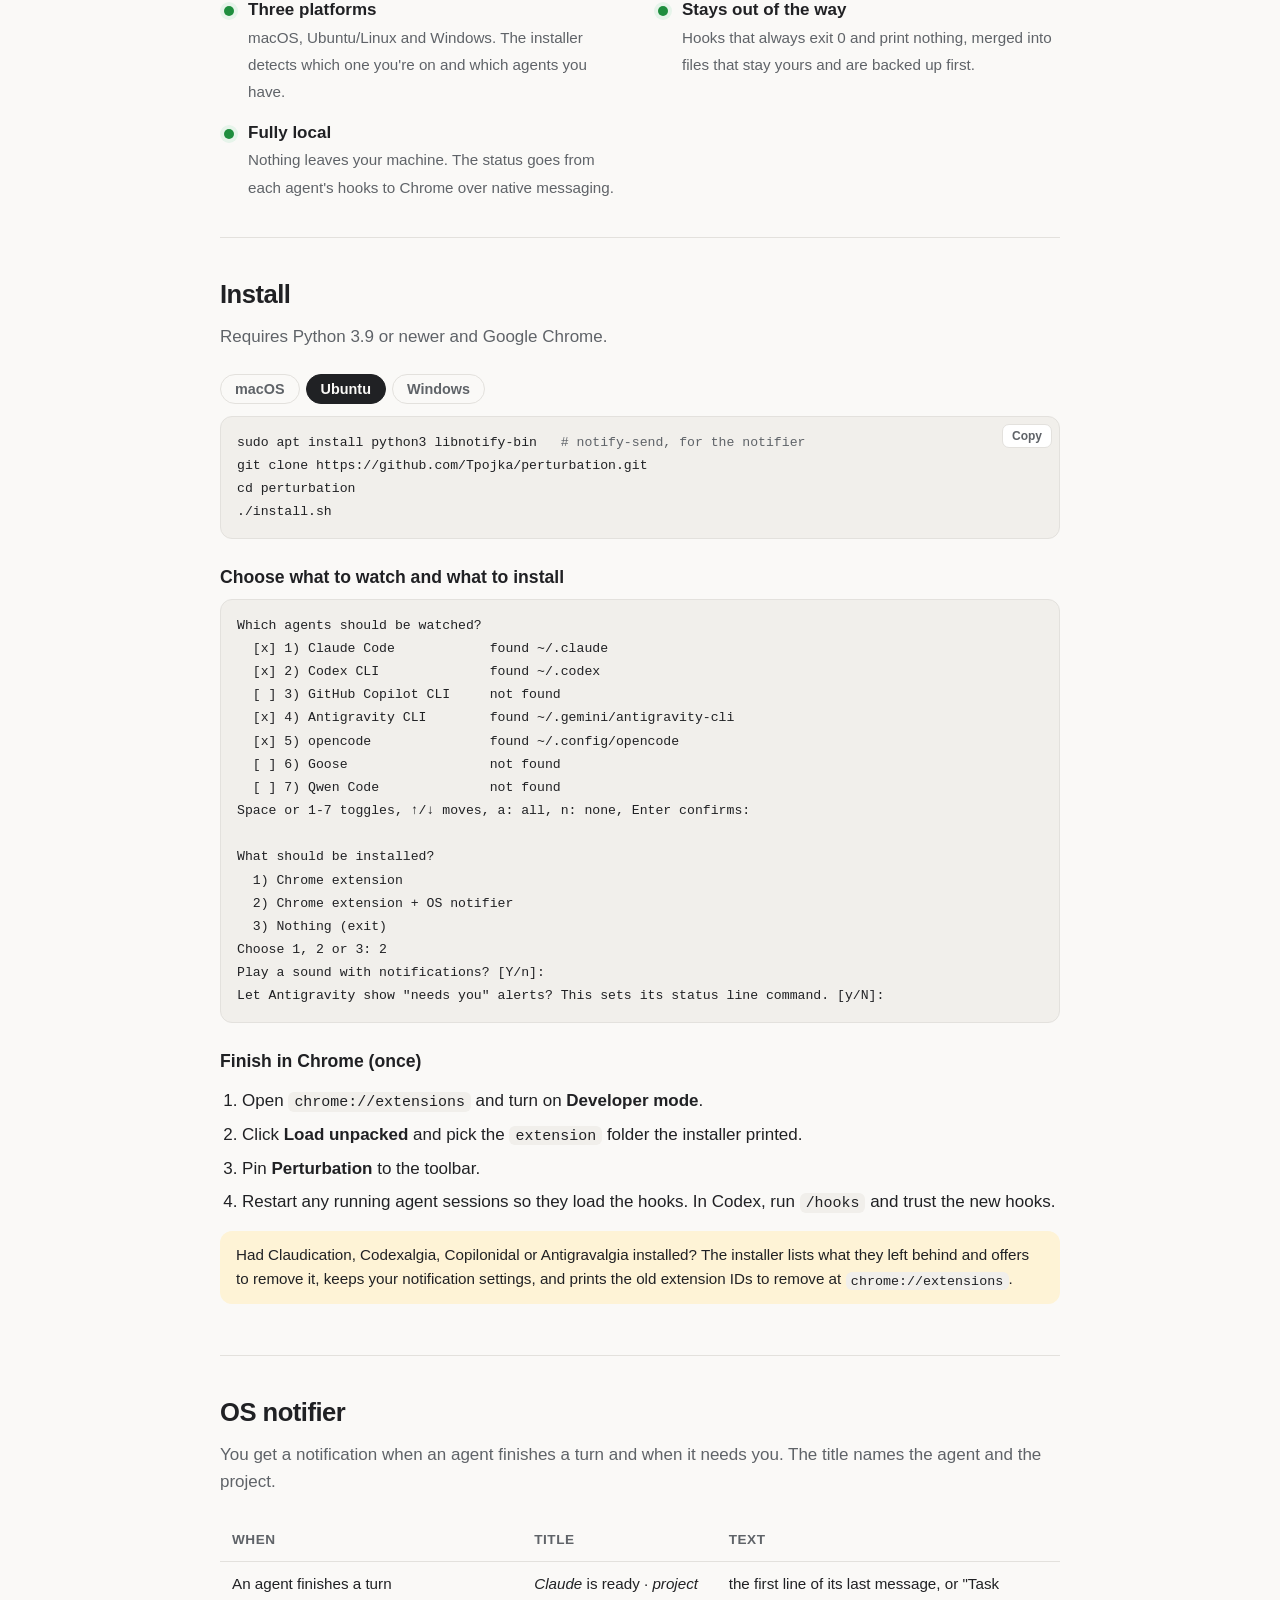
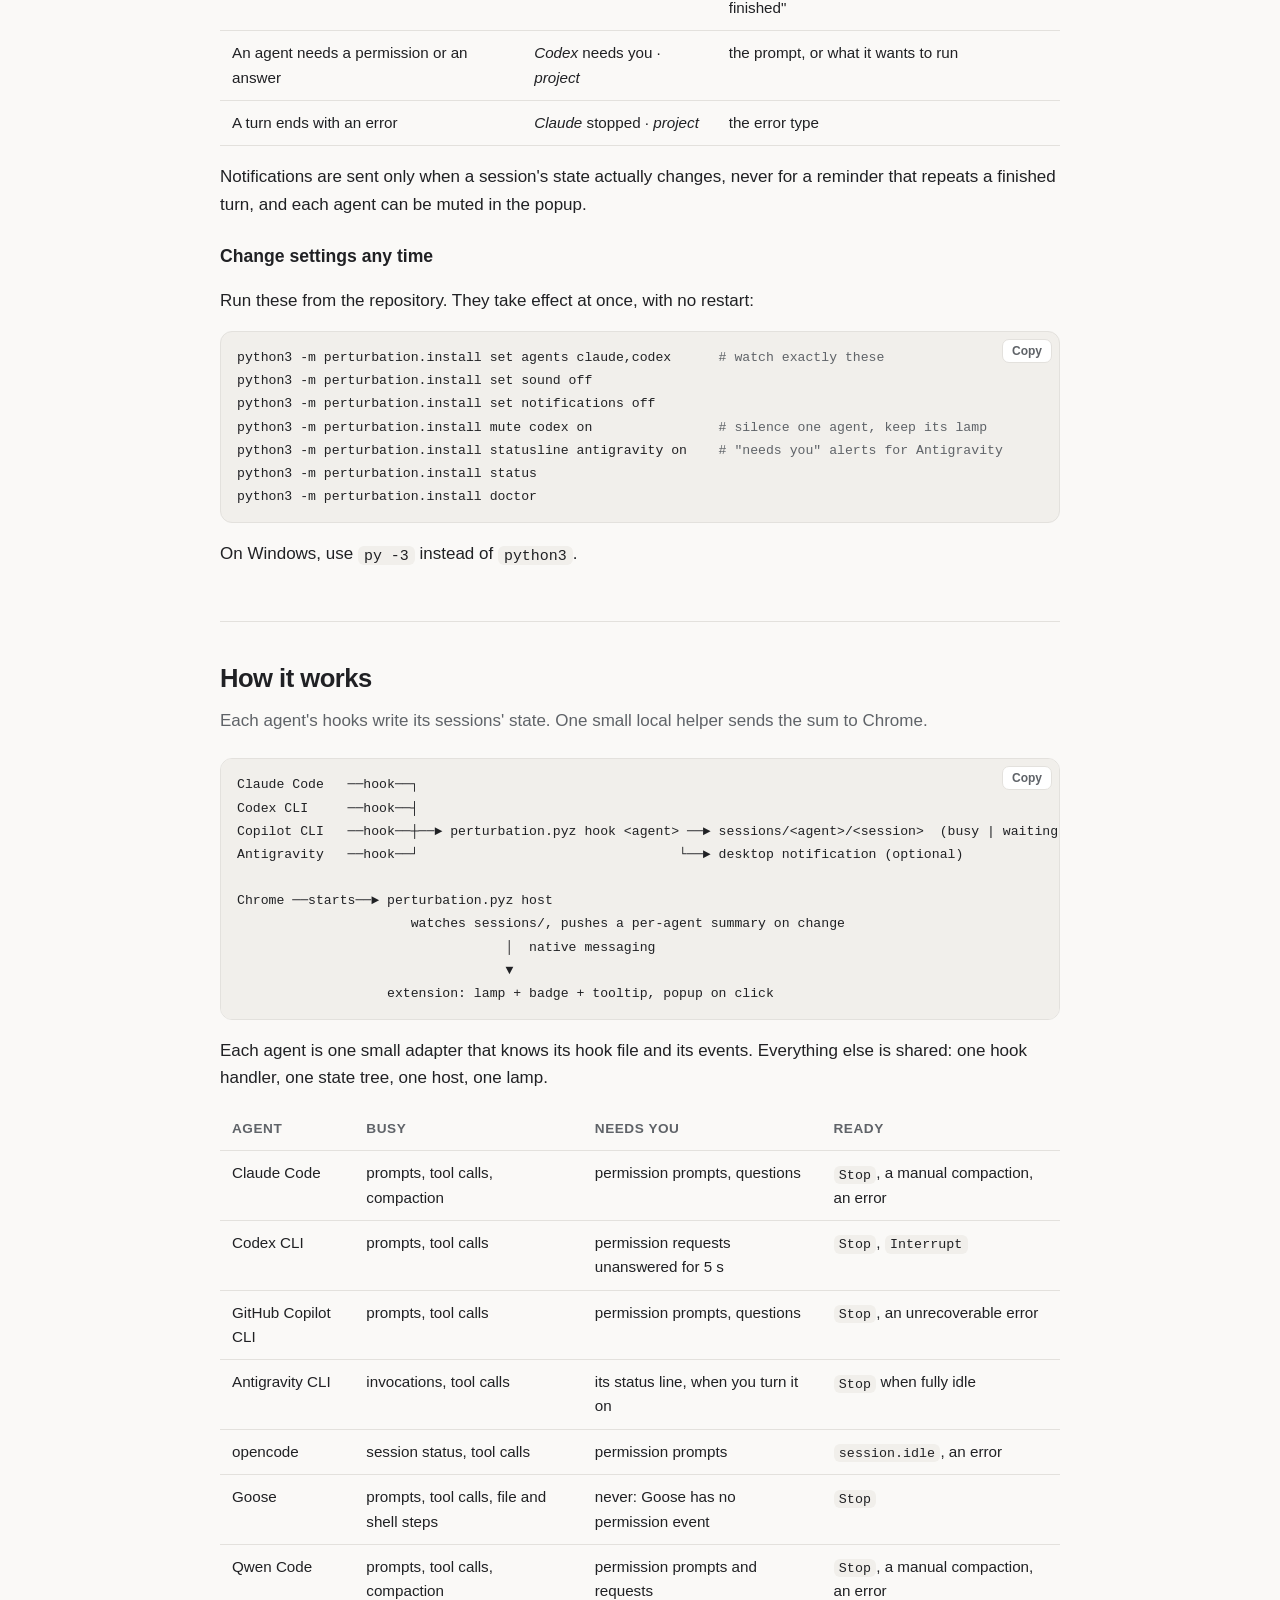
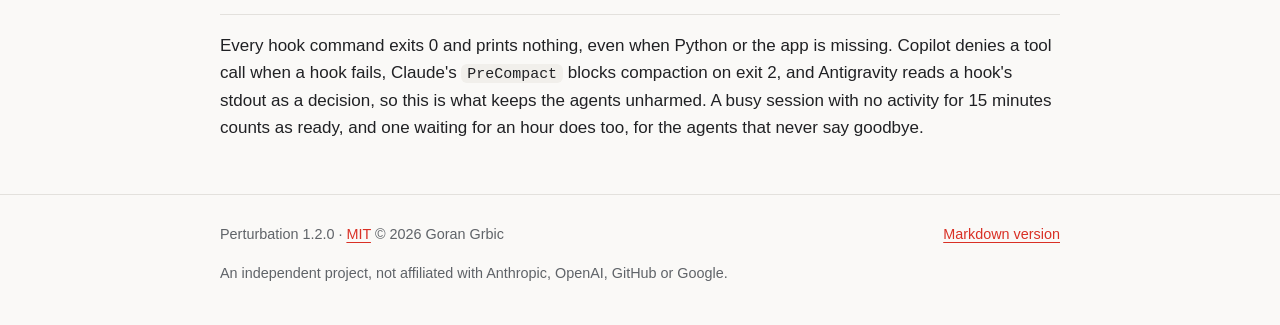
==== commit 734cc59a: "docs(site): drop the footer line linking the four predecessor sites" ====
--- a/site/index.html
+++ b/site/index.html
@@ -399,7 +399,7 @@
 <footer>
   <div class="wrap">
     <span>Perturbation 1.2.0 · <a href="https://github.com/Tpojka/perturbation/blob/main/LICENSE">MIT</a> © 2026 Goran Grbic</span>
-    <span>The four it replaces: <a href="https://claudication.tpojka.com">Claudication</a>, <a href="https://codexalgia.tpojka.com">Codexalgia</a>, <a href="https://copilonidal.tpojka.com">Copilonidal</a>, <a href="https://antigravalgia.tpojka.com">Antigravalgia</a>. · <a href="index.md">Markdown version</a></span>
+    <span><a href="index.md">Markdown version</a></span>
     <span>An independent project, not affiliated with Anthropic, OpenAI, GitHub or Google.</span>
   </div>
 </footer>
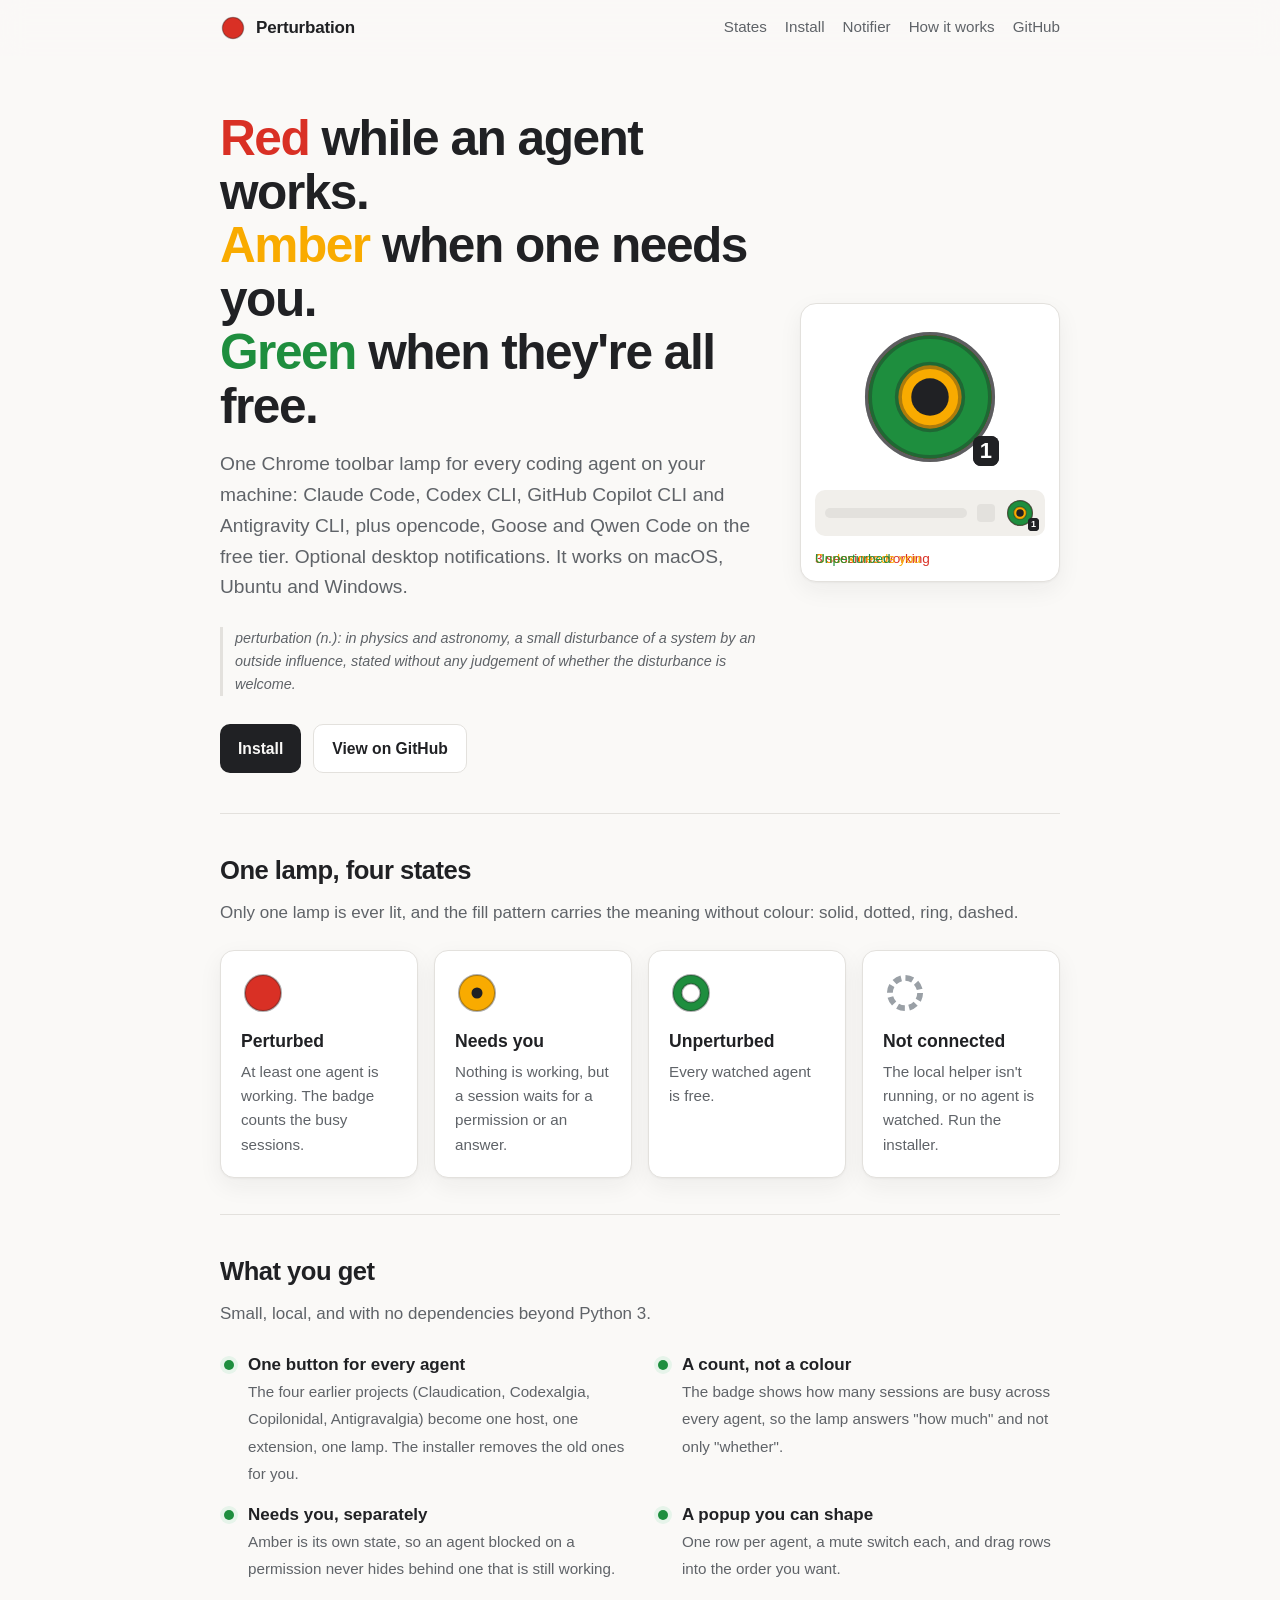
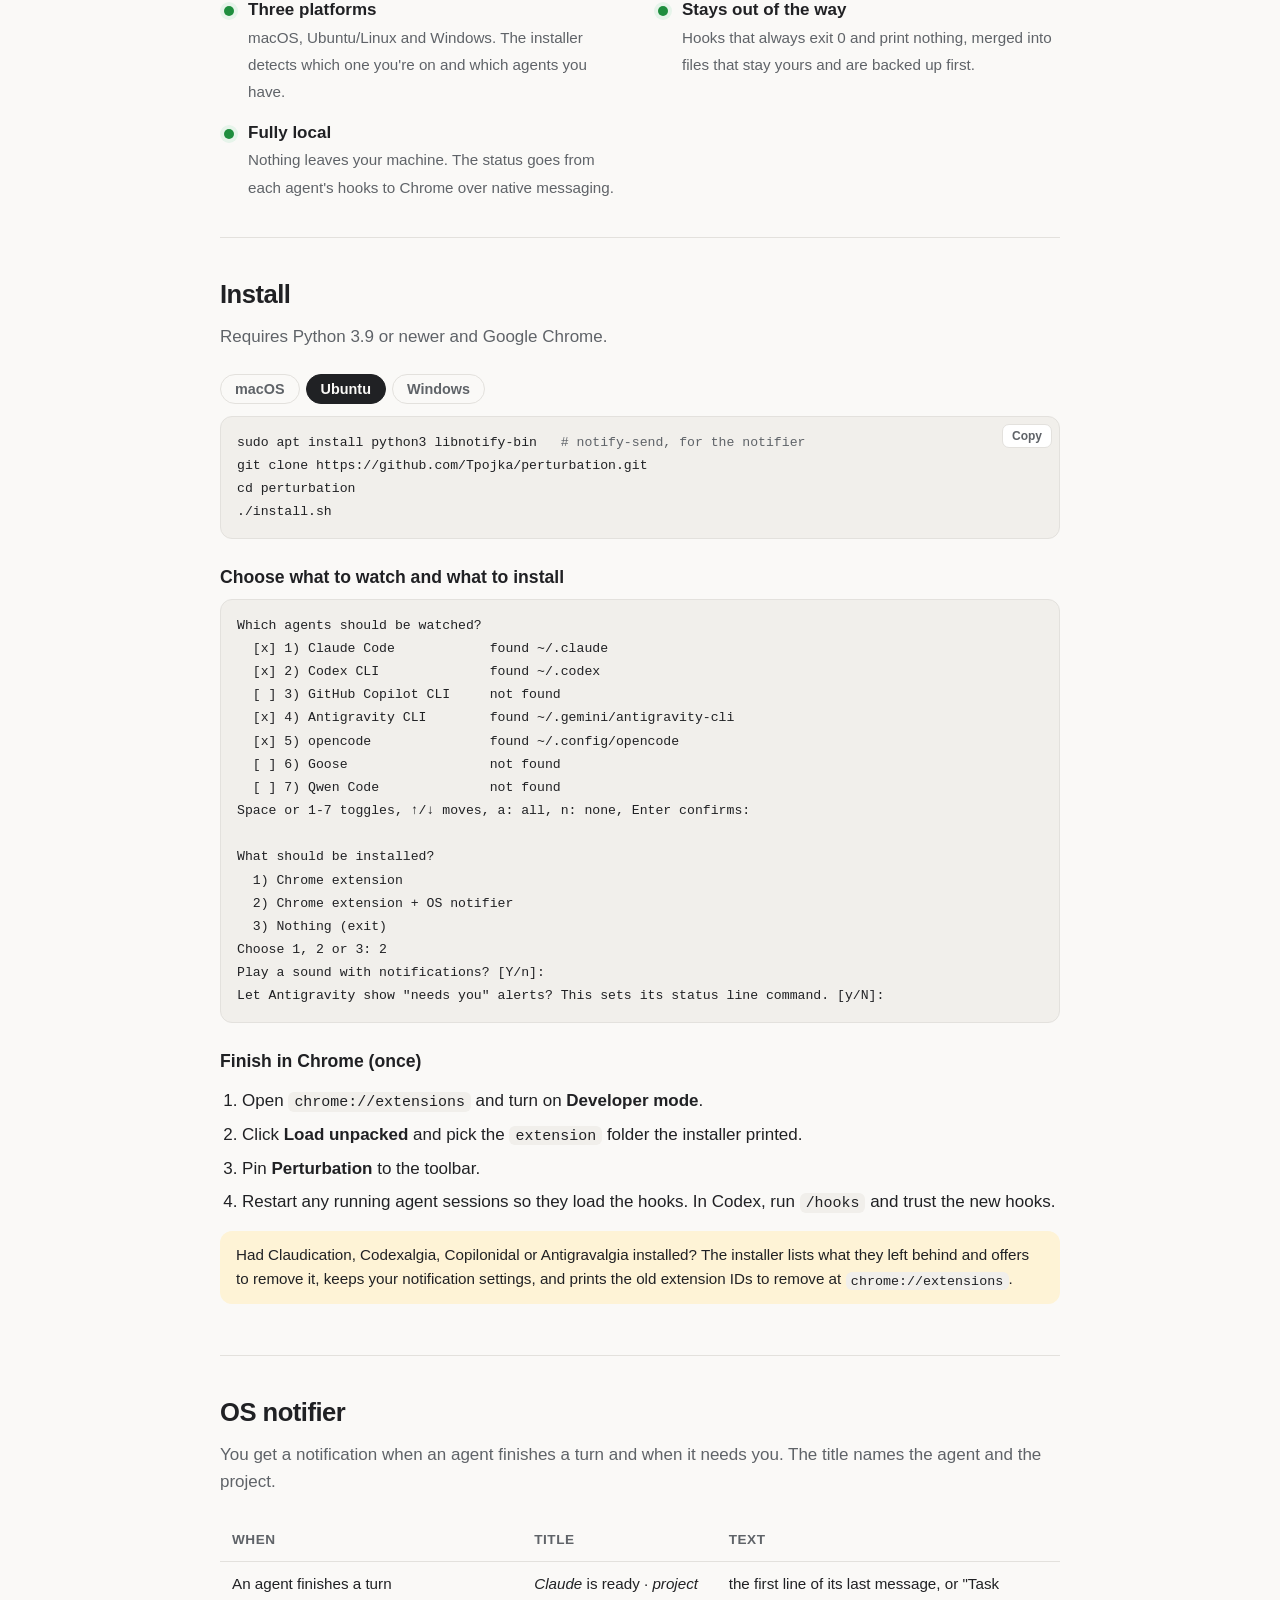
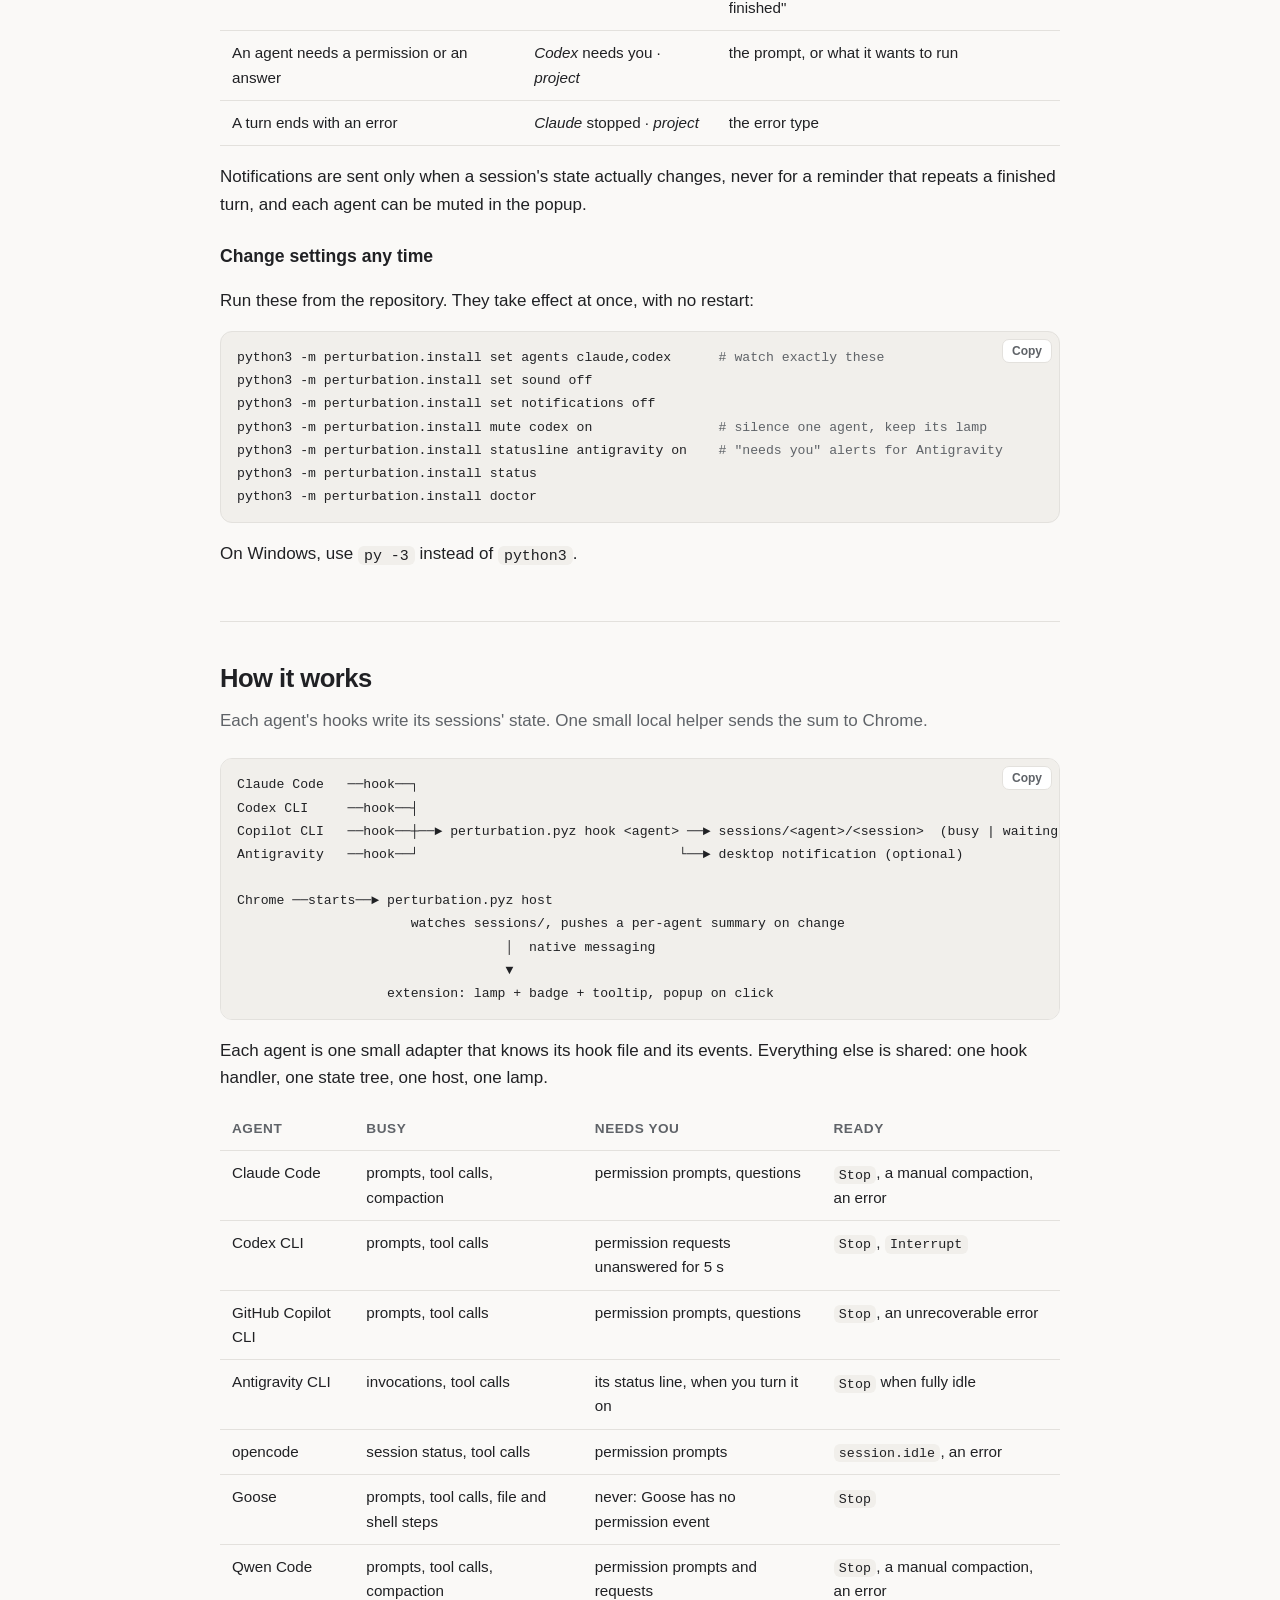
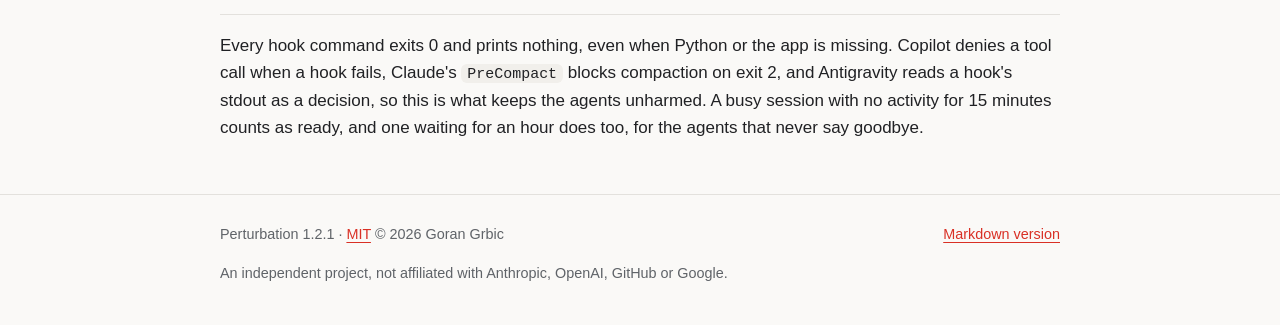
==== commit 6c08afd4: "chore(release): 1.2.1" ====
--- a/site/index.html
+++ b/site/index.html
@@ -398,7 +398,7 @@
 
 <footer>
   <div class="wrap">
-    <span>Perturbation 1.2.0 · <a href="https://github.com/Tpojka/perturbation/blob/main/LICENSE">MIT</a> © 2026 Goran Grbic</span>
+    <span>Perturbation 1.2.1 · <a href="https://github.com/Tpojka/perturbation/blob/main/LICENSE">MIT</a> © 2026 Goran Grbic</span>
     <span><a href="index.md">Markdown version</a></span>
     <span>An independent project, not affiliated with Anthropic, OpenAI, GitHub or Google.</span>
   </div>
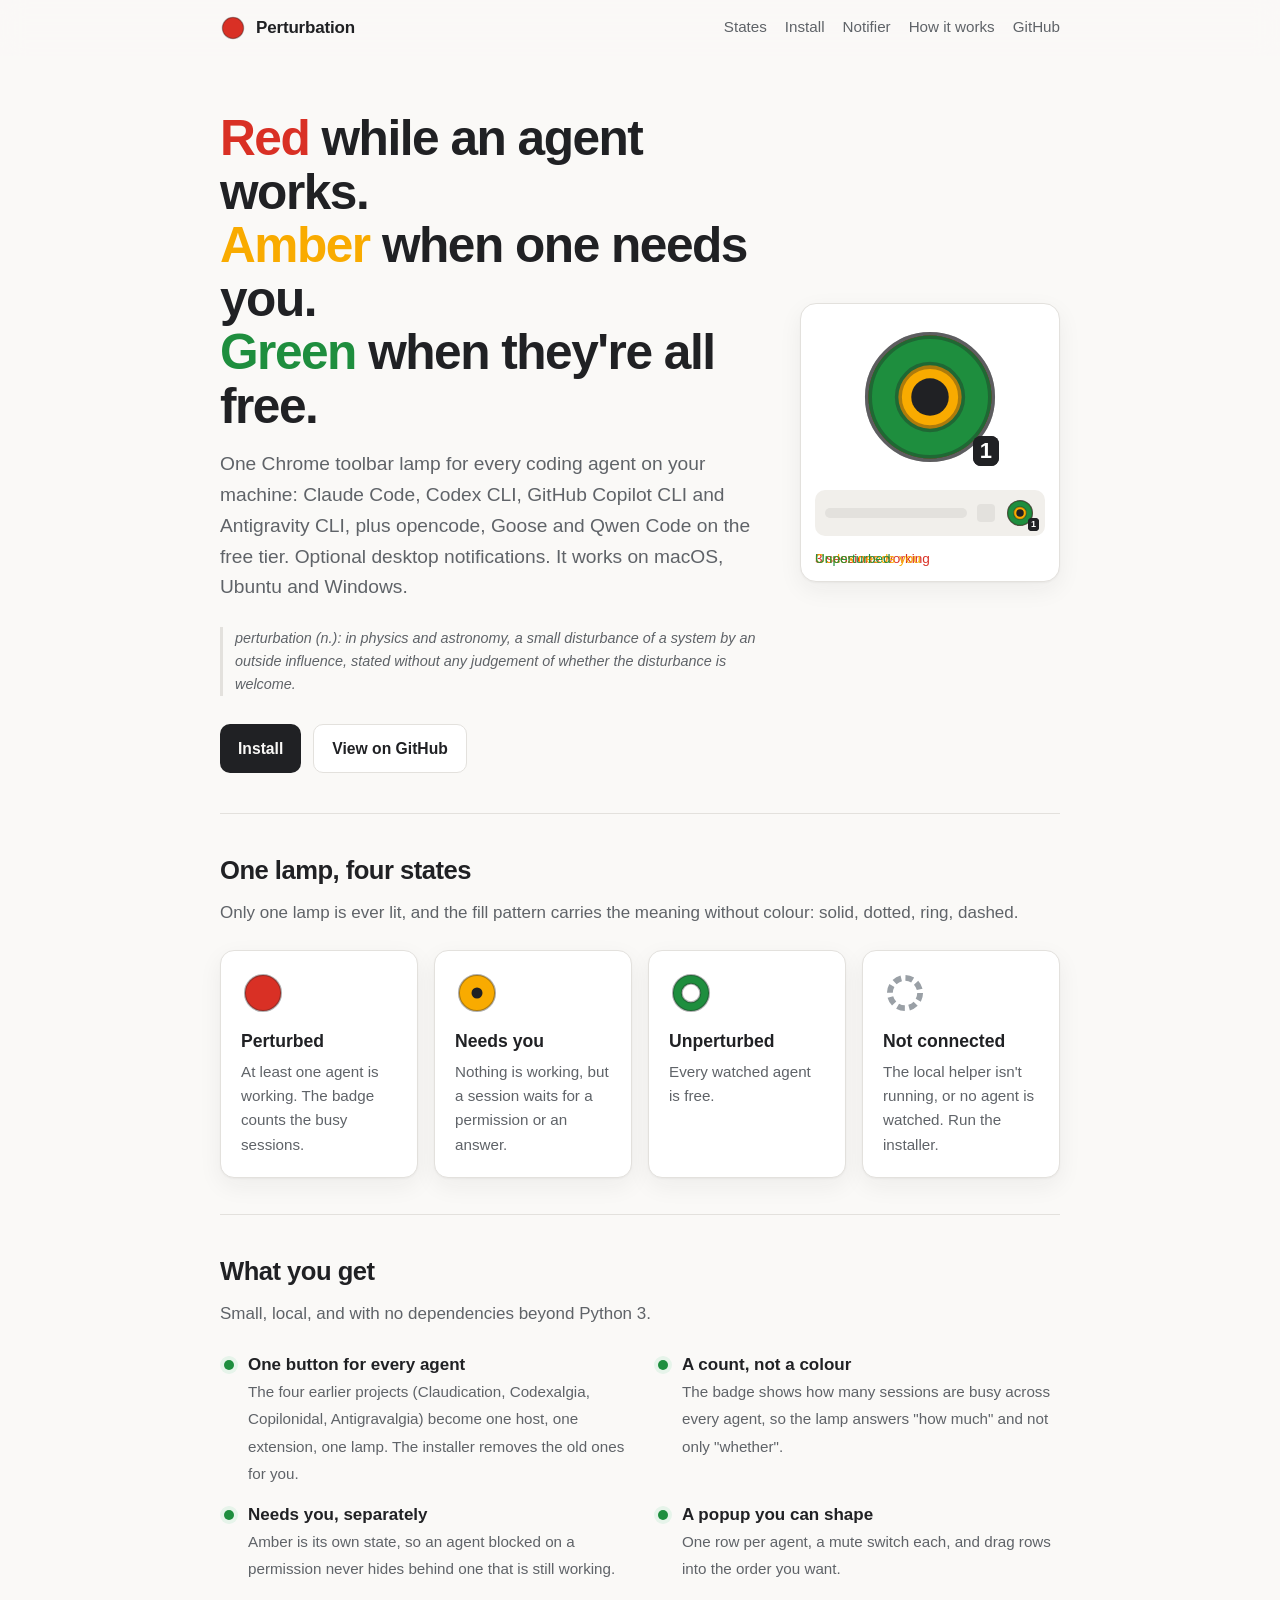
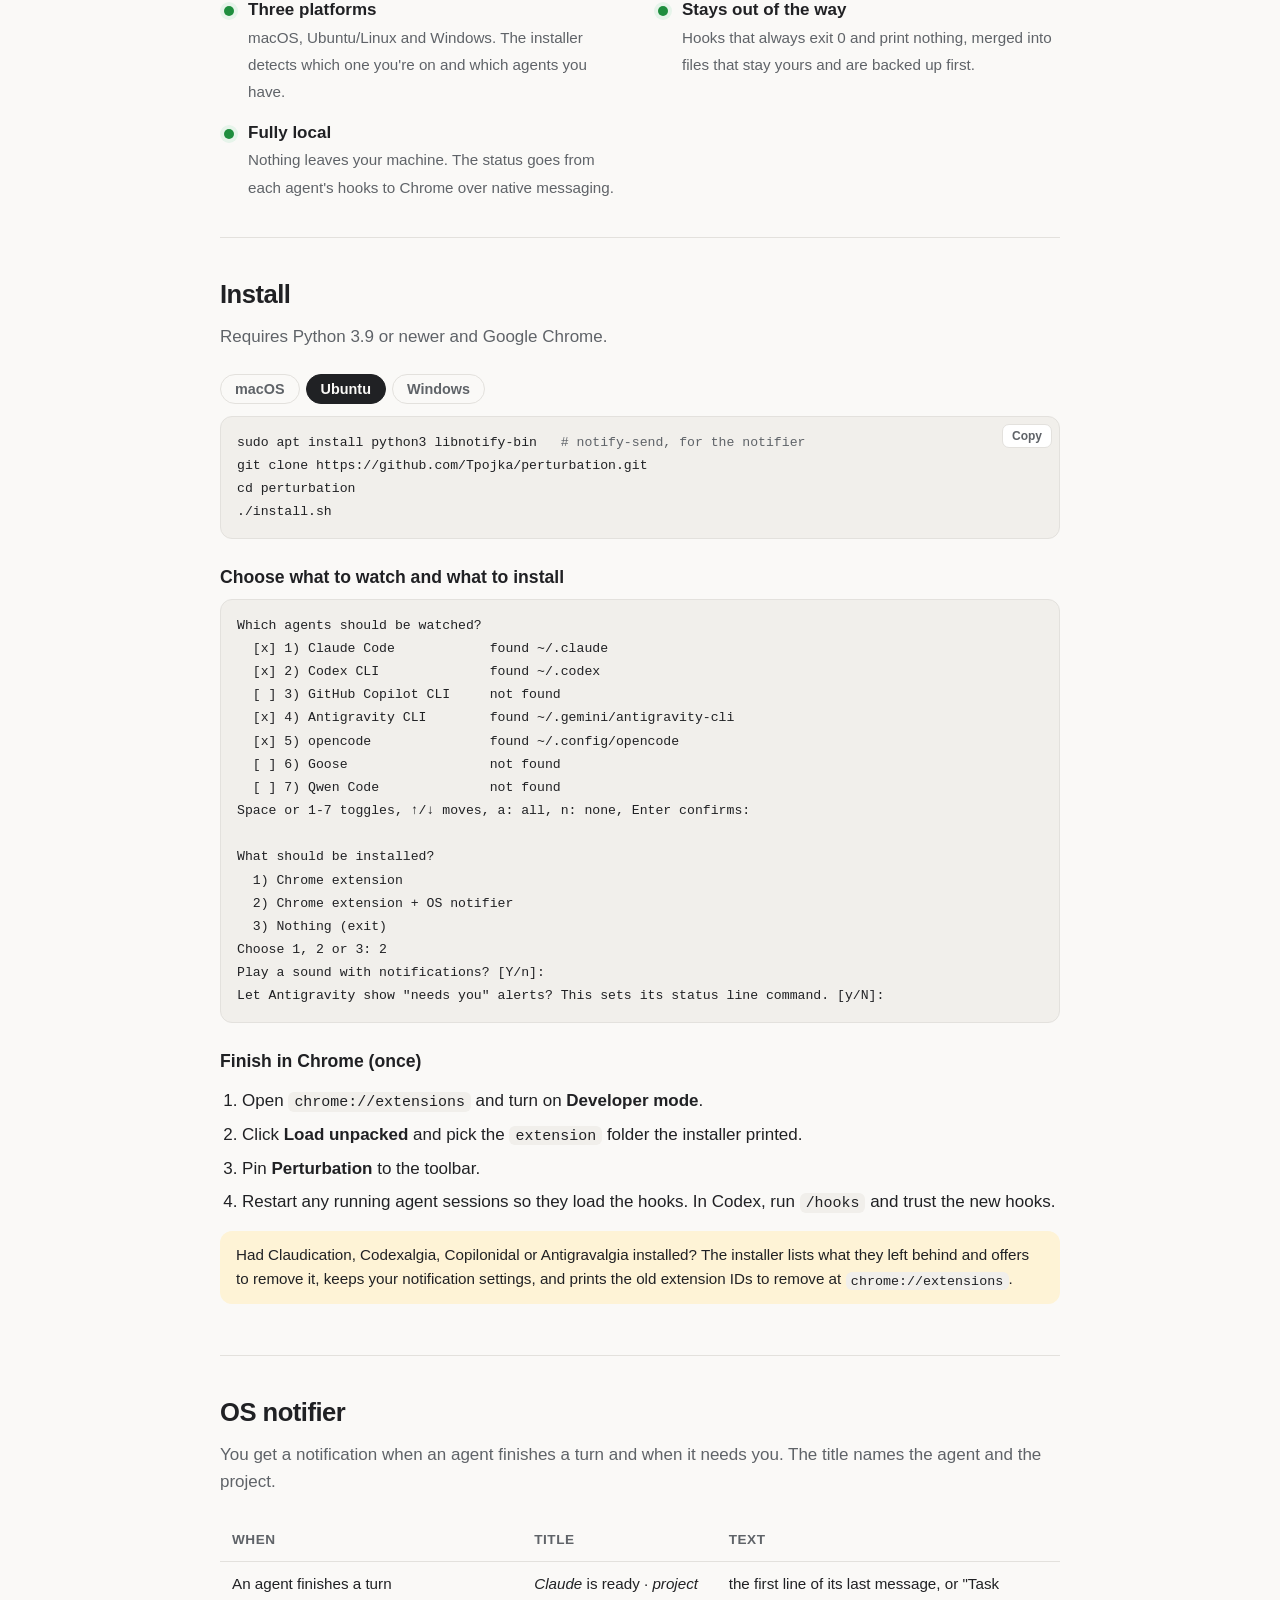
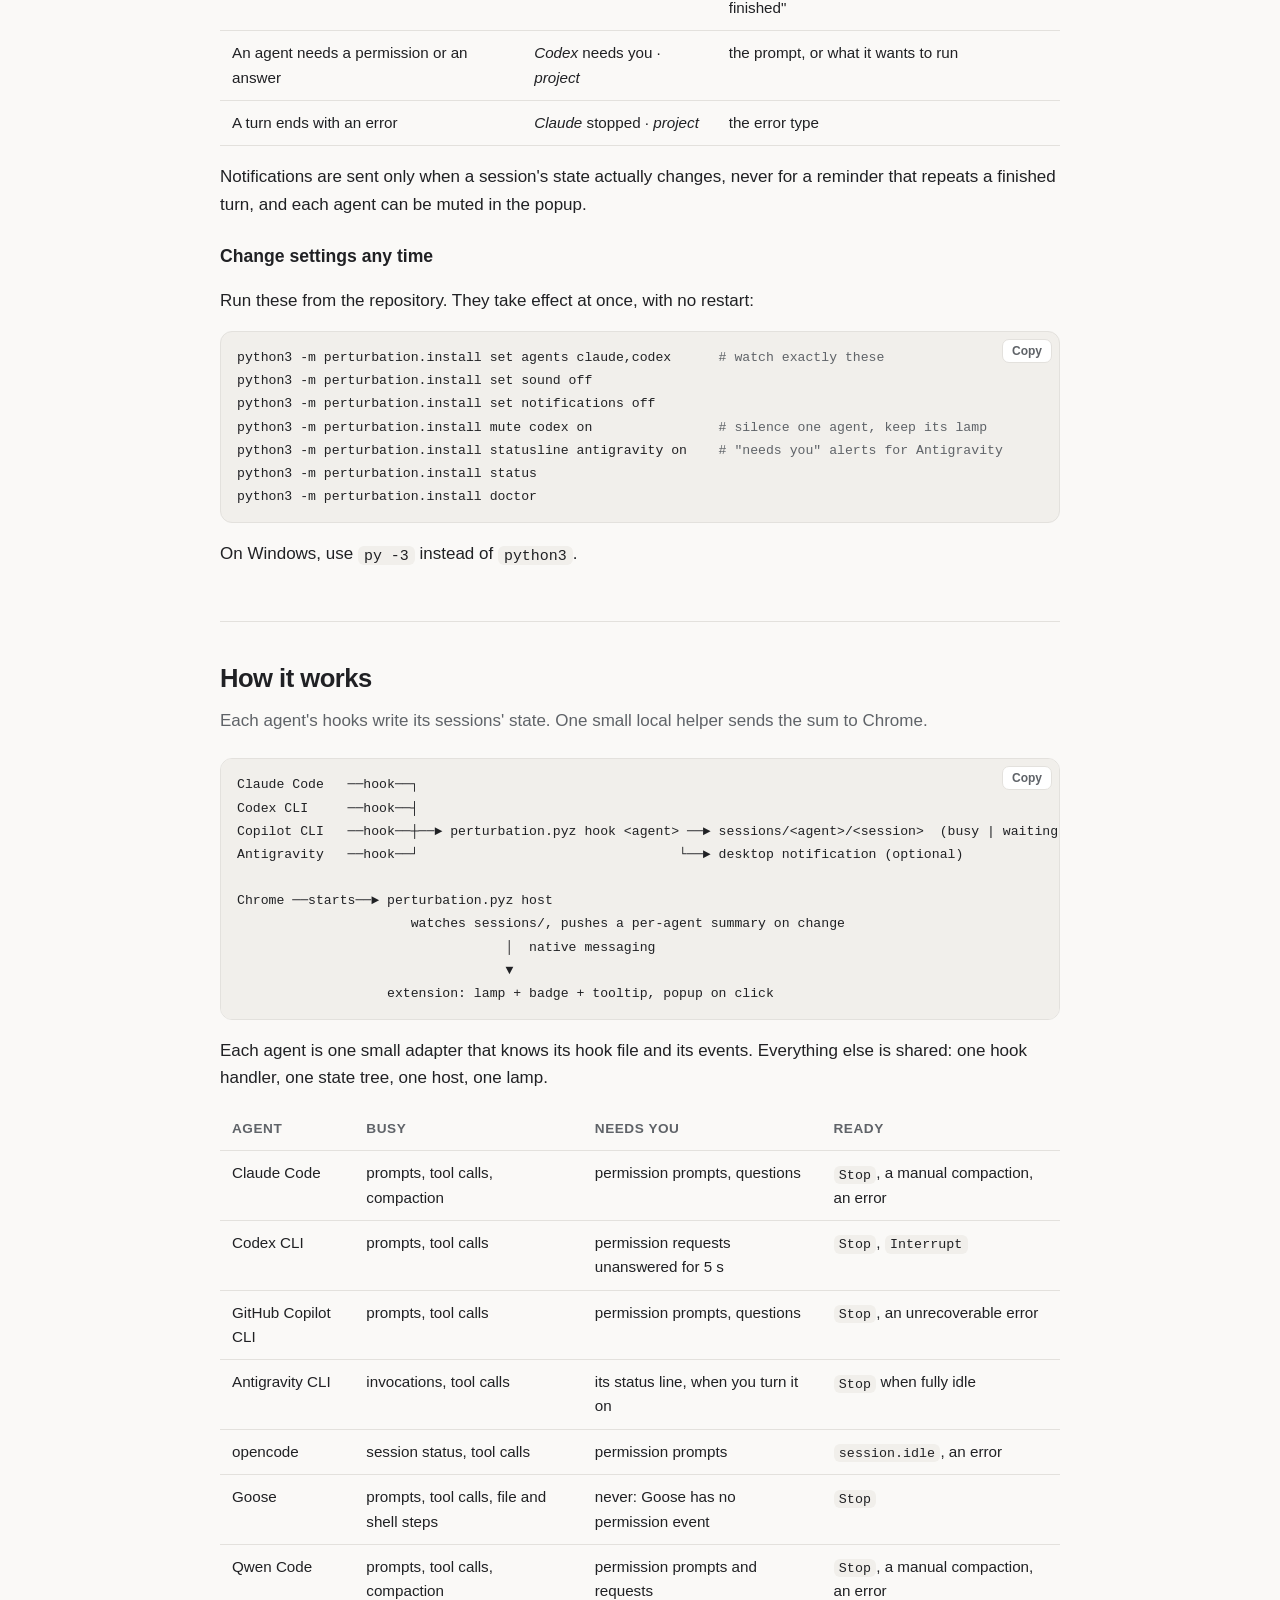
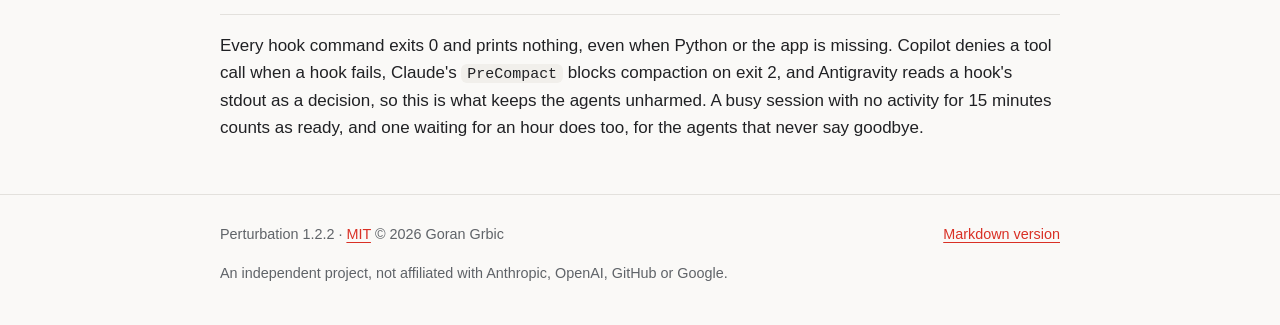
==== commit 52882f7f: "chore(release): 1.2.2" ====
--- a/site/index.html
+++ b/site/index.html
@@ -398,7 +398,7 @@
 
 <footer>
   <div class="wrap">
-    <span>Perturbation 1.2.1 · <a href="https://github.com/Tpojka/perturbation/blob/main/LICENSE">MIT</a> © 2026 Goran Grbic</span>
+    <span>Perturbation 1.2.2 · <a href="https://github.com/Tpojka/perturbation/blob/main/LICENSE">MIT</a> © 2026 Goran Grbic</span>
     <span><a href="index.md">Markdown version</a></span>
     <span>An independent project, not affiliated with Anthropic, OpenAI, GitHub or Google.</span>
   </div>
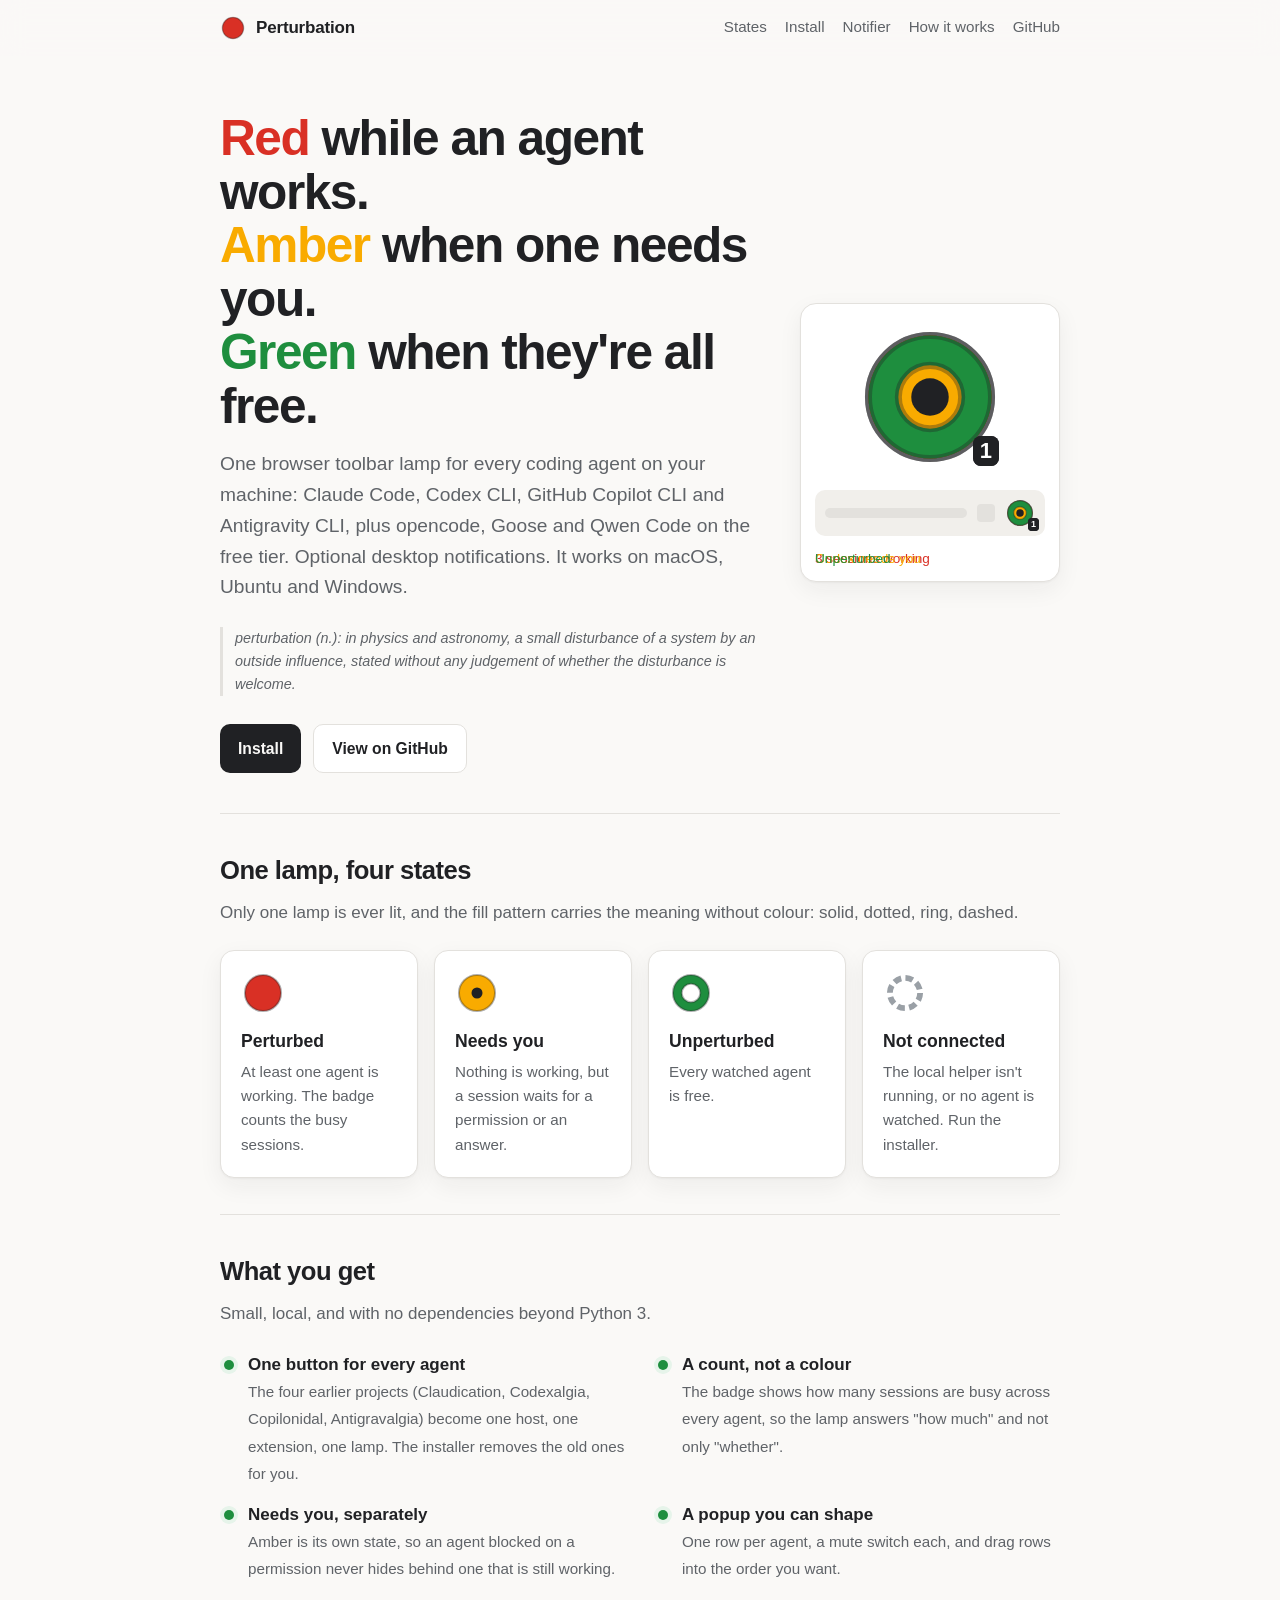
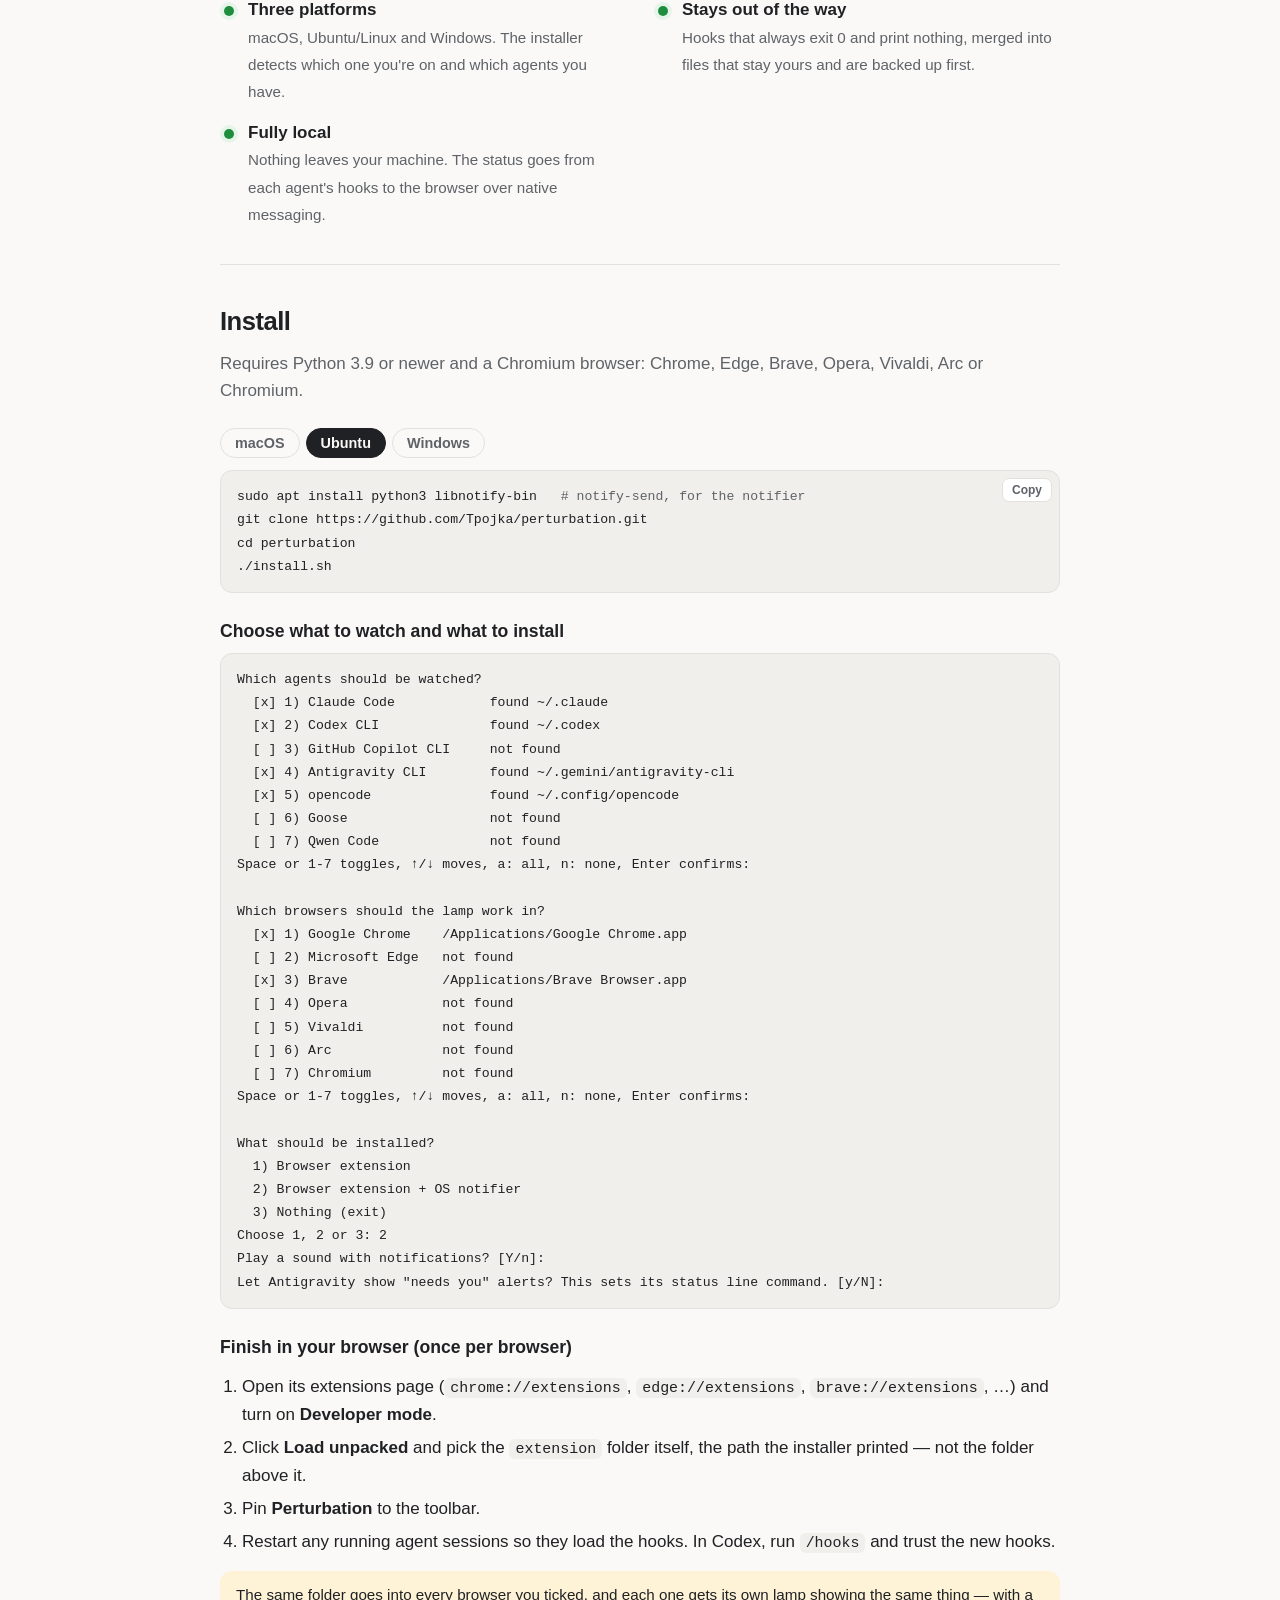
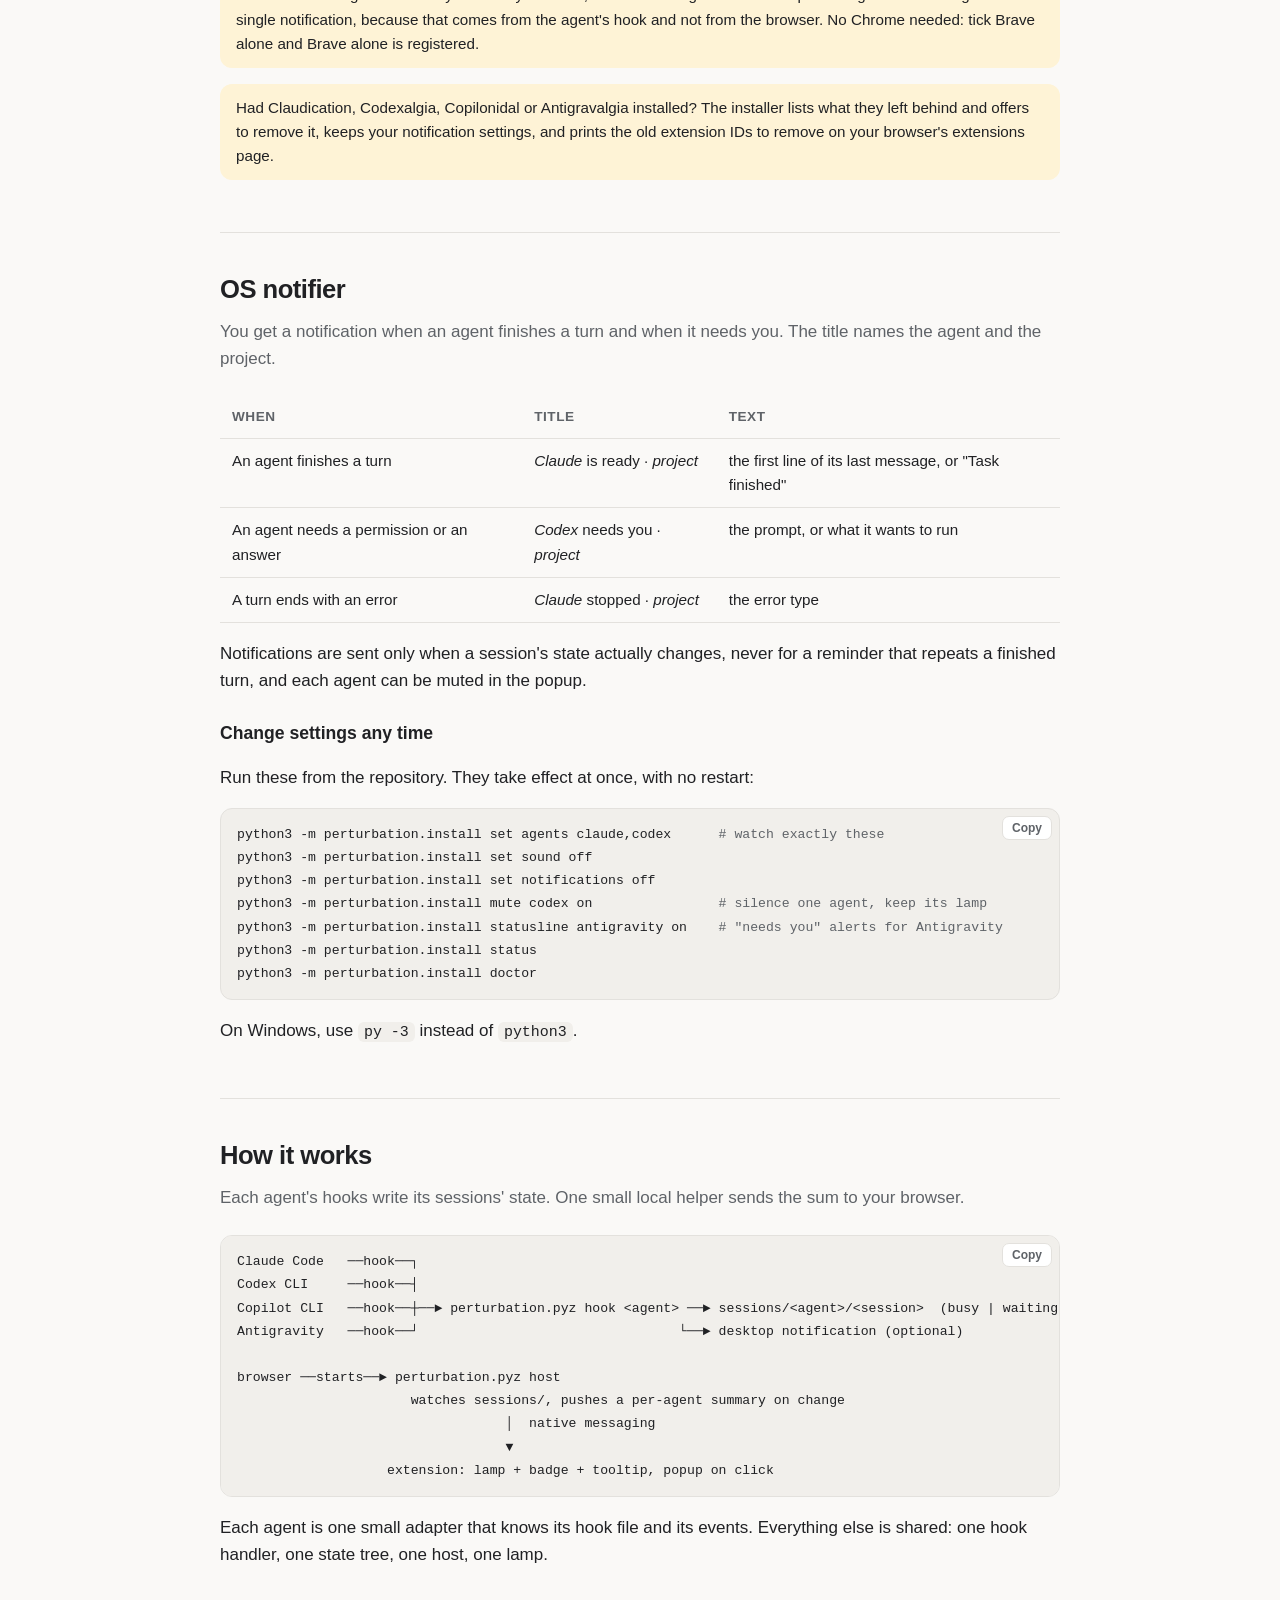
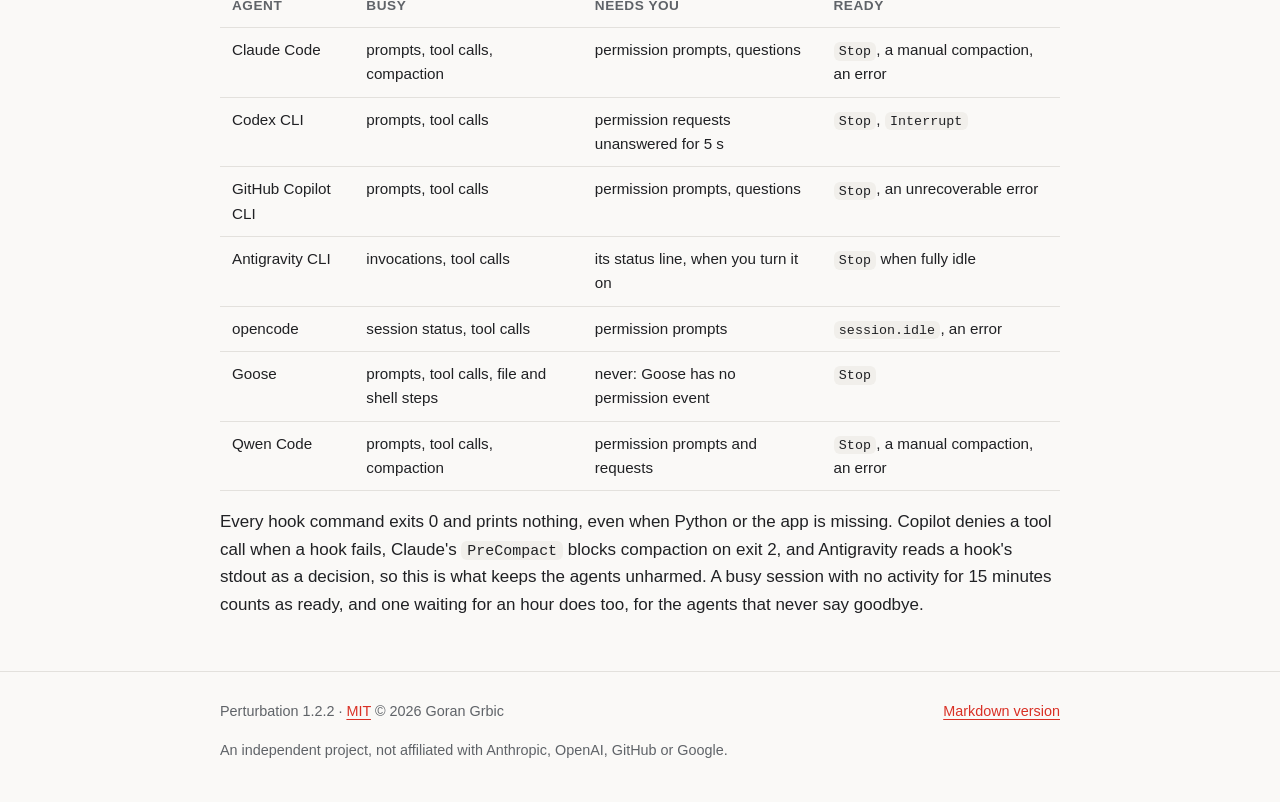
==== commit c198fd0b: "docs: describe the browsers, where each reads the manifest, and what the errors mean README and the " ====
--- a/site/index.html
+++ b/site/index.html
@@ -3,10 +3,10 @@
 <head>
 <meta charset="utf-8">
 <meta name="viewport" content="width=device-width, initial-scale=1">
-<title>Perturbation · one Chrome toolbar lamp for every coding agent</title>
-<meta name="description" content="One Chrome toolbar lamp for Claude Code, Codex CLI, GitHub Copilot CLI, Antigravity CLI, opencode, Goose and Qwen Code: red while any agent works, amber when one needs you, green when all are free. Optional desktop notifications on macOS, Ubuntu and Windows.">
+<title>Perturbation · one browser toolbar lamp for every coding agent</title>
+<meta name="description" content="One browser toolbar lamp for Claude Code, Codex CLI, GitHub Copilot CLI, Antigravity CLI, opencode, Goose and Qwen Code: red while any agent works, amber when one needs you, green when all are free. Optional desktop notifications on macOS, Ubuntu and Windows.">
 <meta property="og:title" content="Perturbation">
-<meta property="og:description" content="Red while an agent works. Amber when one needs you. Green when they're all free. One Chrome toolbar lamp for every coding agent on your machine.">
+<meta property="og:description" content="Red while an agent works. Amber when one needs you. Green when they're all free. One browser toolbar lamp for every coding agent on your machine.">
 <meta property="og:url" content="https://perturbation.tpojka.com/">
 <meta property="og:type" content="website">
 <link rel="icon" href="data:image/svg+xml,<svg xmlns='http://www.w3.org/2000/svg' viewBox='0 0 128 128'><circle cx='64' cy='64' r='52.5' fill='%23d93025' stroke='%23202124' stroke-opacity='.35' stroke-width='6'/></svg>">
@@ -211,7 +211,7 @@
   <div class="hero">
     <div>
       <h1><span class="r">Red</span> while an agent works.<br><span class="a">Amber</span> when one needs you.<br><span class="g">Green</span> when they're all free.</h1>
-      <p class="lead">One Chrome toolbar lamp for every coding agent on your machine: Claude Code, Codex CLI, GitHub Copilot CLI and Antigravity CLI, plus opencode, Goose and Qwen Code on the free tier. Optional desktop notifications. It works on macOS, Ubuntu and Windows.</p>
+      <p class="lead">One browser toolbar lamp for every coding agent on your machine: Claude Code, Codex CLI, GitHub Copilot CLI and Antigravity CLI, plus opencode, Goose and Qwen Code on the free tier. Optional desktop notifications. It works on macOS, Ubuntu and Windows.</p>
       <p class="definition">perturbation (n.): in physics and astronomy, a small disturbance of a system by an outside influence, stated without any judgement of whether the disturbance is welcome.</p>
       <div class="cta">
         <a class="btn primary" href="#install">Install</a>
@@ -219,7 +219,7 @@
       </div>
     </div>
 
-    <div class="toolbar" role="img" aria-label="Chrome toolbar showing the Perturbation lamp cycling through working with three sessions, needs you, and free">
+    <div class="toolbar" role="img" aria-label="Browser toolbar showing the Perturbation lamp cycling through working with three sessions, needs you, and free">
       <div class="status big" aria-hidden="true">
         <svg class="k-r"><use href="#lamp-red"/></svg>
         <svg class="k-a"><use href="#lamp-amber"/></svg>
@@ -283,13 +283,13 @@
       <li><b>A popup you can shape</b><span>One row per agent, a mute switch each, and drag rows into the order you want.</span></li>
       <li><b>Three platforms</b><span>macOS, Ubuntu/Linux and Windows. The installer detects which one you're on and which agents you have.</span></li>
       <li><b>Stays out of the way</b><span>Hooks that always exit 0 and print nothing, merged into files that stay yours and are backed up first.</span></li>
-      <li><b>Fully local</b><span>Nothing leaves your machine. The status goes from each agent's hooks to Chrome over native messaging.</span></li>
+      <li><b>Fully local</b><span>Nothing leaves your machine. The status goes from each agent's hooks to the browser over native messaging.</span></li>
     </ul>
   </section>
 
   <section id="install">
     <h2>Install</h2>
-    <p class="sub">Requires Python 3.9 or newer and Google Chrome.</p>
+    <p class="sub">Requires Python 3.9 or newer and a Chromium browser: Chrome, Edge, Brave, Opera, Vivaldi, Arc or Chromium.</p>
 
     <div class="tabs" role="tablist" aria-label="Operating system">
       <button role="tab" aria-selected="true" data-os="macos">macOS</button>
@@ -319,22 +319,33 @@
   [ ] 7) Qwen Code              not found
 Space or 1-7 toggles, ↑/↓ moves, a: all, n: none, Enter confirms:
 
+Which browsers should the lamp work in?
+  [x] 1) Google Chrome    /Applications/Google Chrome.app
+  [ ] 2) Microsoft Edge   not found
+  [x] 3) Brave            /Applications/Brave Browser.app
+  [ ] 4) Opera            not found
+  [ ] 5) Vivaldi          not found
+  [ ] 6) Arc              not found
+  [ ] 7) Chromium         not found
+Space or 1-7 toggles, ↑/↓ moves, a: all, n: none, Enter confirms:
+
 What should be installed?
-  1) Chrome extension
-  2) Chrome extension + OS notifier
+  1) Browser extension
+  2) Browser extension + OS notifier
   3) Nothing (exit)
 Choose 1, 2 or 3: 2
 Play a sound with notifications? [Y/n]:
 Let Antigravity show "needs you" alerts? This sets its status line command. [y/N]:</code></pre>
 
-    <h3>Finish in Chrome (once)</h3>
+    <h3>Finish in your browser (once per browser)</h3>
     <ol class="steps">
-      <li>Open <code>chrome://extensions</code> and turn on <b>Developer mode</b>.</li>
-      <li>Click <b>Load unpacked</b> and pick the <code>extension</code> folder the installer printed.</li>
+      <li>Open its extensions page (<code>chrome://extensions</code>, <code>edge://extensions</code>, <code>brave://extensions</code>, …) and turn on <b>Developer mode</b>.</li>
+      <li>Click <b>Load unpacked</b> and pick the <code>extension</code> folder itself, the path the installer printed — not the folder above it.</li>
       <li>Pin <b>Perturbation</b> to the toolbar.</li>
       <li>Restart any running agent sessions so they load the hooks. In Codex, run <code>/hooks</code> and trust the new hooks.</li>
     </ol>
-    <p class="note">Had Claudication, Codexalgia, Copilonidal or Antigravalgia installed? The installer lists what they left behind and offers to remove it, keeps your notification settings, and prints the old extension IDs to remove at <code>chrome://extensions</code>.</p>
+    <p class="note">The same folder goes into every browser you ticked, and each one gets its own lamp showing the same thing — with a single notification, because that comes from the agent's hook and not from the browser. No Chrome needed: tick Brave alone and Brave alone is registered.</p>
+    <p class="note">Had Claudication, Codexalgia, Copilonidal or Antigravalgia installed? The installer lists what they left behind and offers to remove it, keeps your notification settings, and prints the old extension IDs to remove on your browser's extensions page.</p>
   </section>
 
   <section id="notifier">
@@ -366,13 +377,13 @@
 
   <section id="how">
     <h2>How it works</h2>
-    <p class="sub">Each agent's hooks write its sessions' state. One small local helper sends the sum to Chrome.</p>
+    <p class="sub">Each agent's hooks write its sessions' state. One small local helper sends the sum to your browser.</p>
     <div class="code"><pre><code>Claude Code   ──hook──┐
 Codex CLI     ──hook──┤
 Copilot CLI   ──hook──┼──► perturbation.pyz hook &lt;agent&gt; ──► sessions/&lt;agent&gt;/&lt;session&gt;  (busy | waiting | ready)
 Antigravity   ──hook──┘                                 └──► desktop notification (optional)
 
-Chrome ──starts──► perturbation.pyz host
+browser ──starts──► perturbation.pyz host
                       watches sessions/, pushes a per-agent summary on change
                                   │  native messaging
                                   ▼
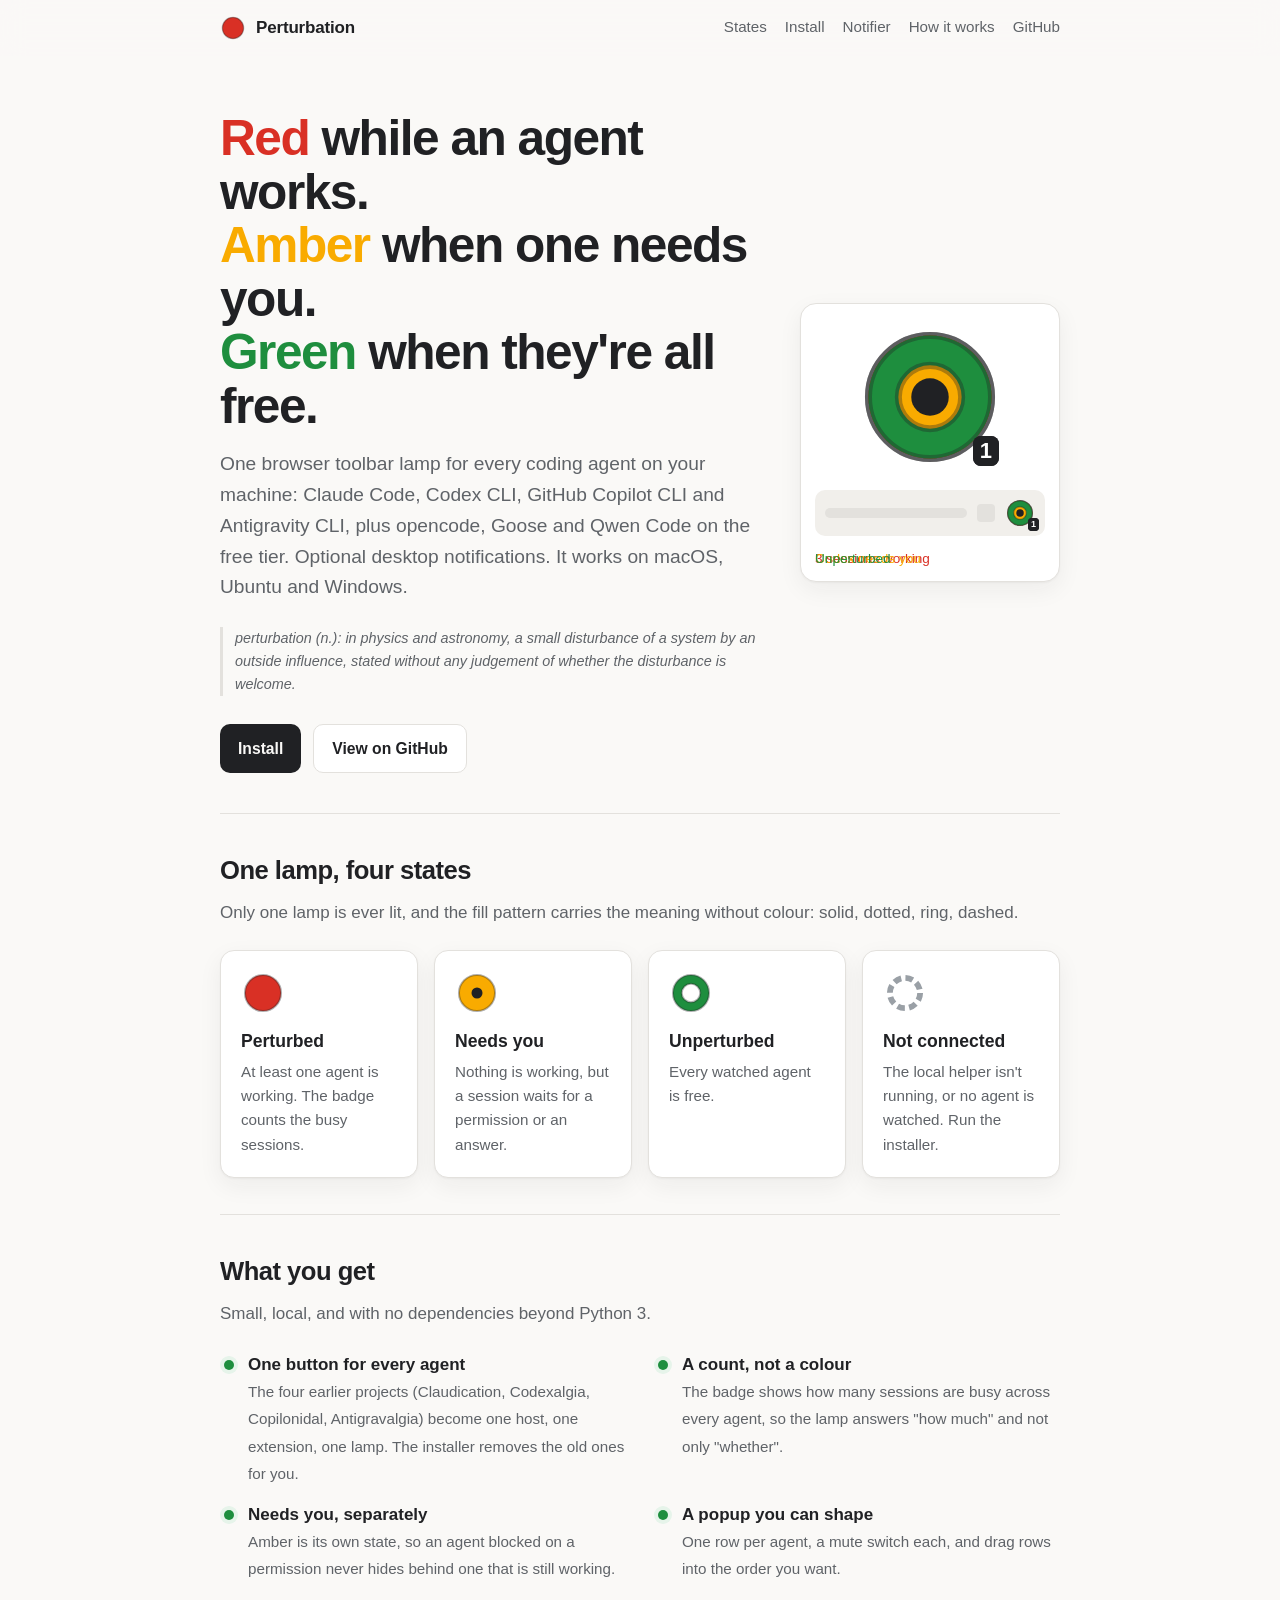
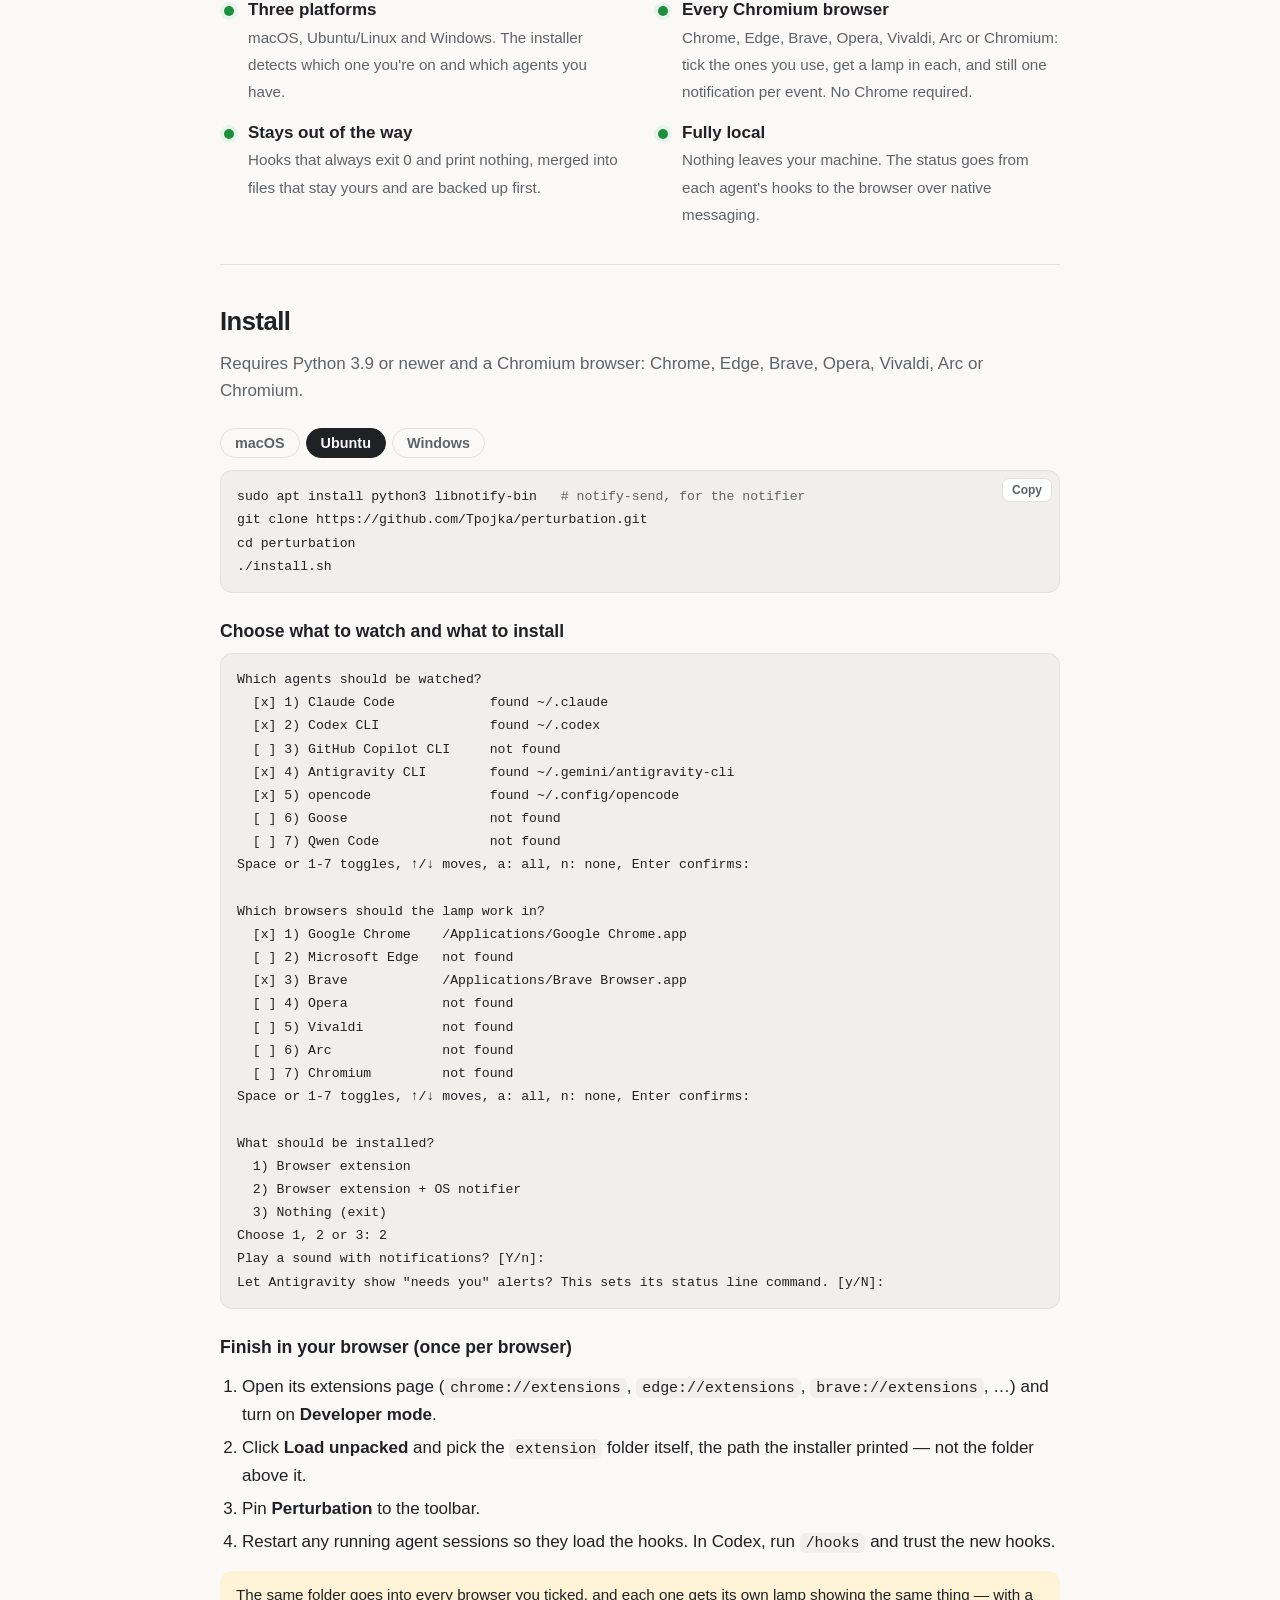
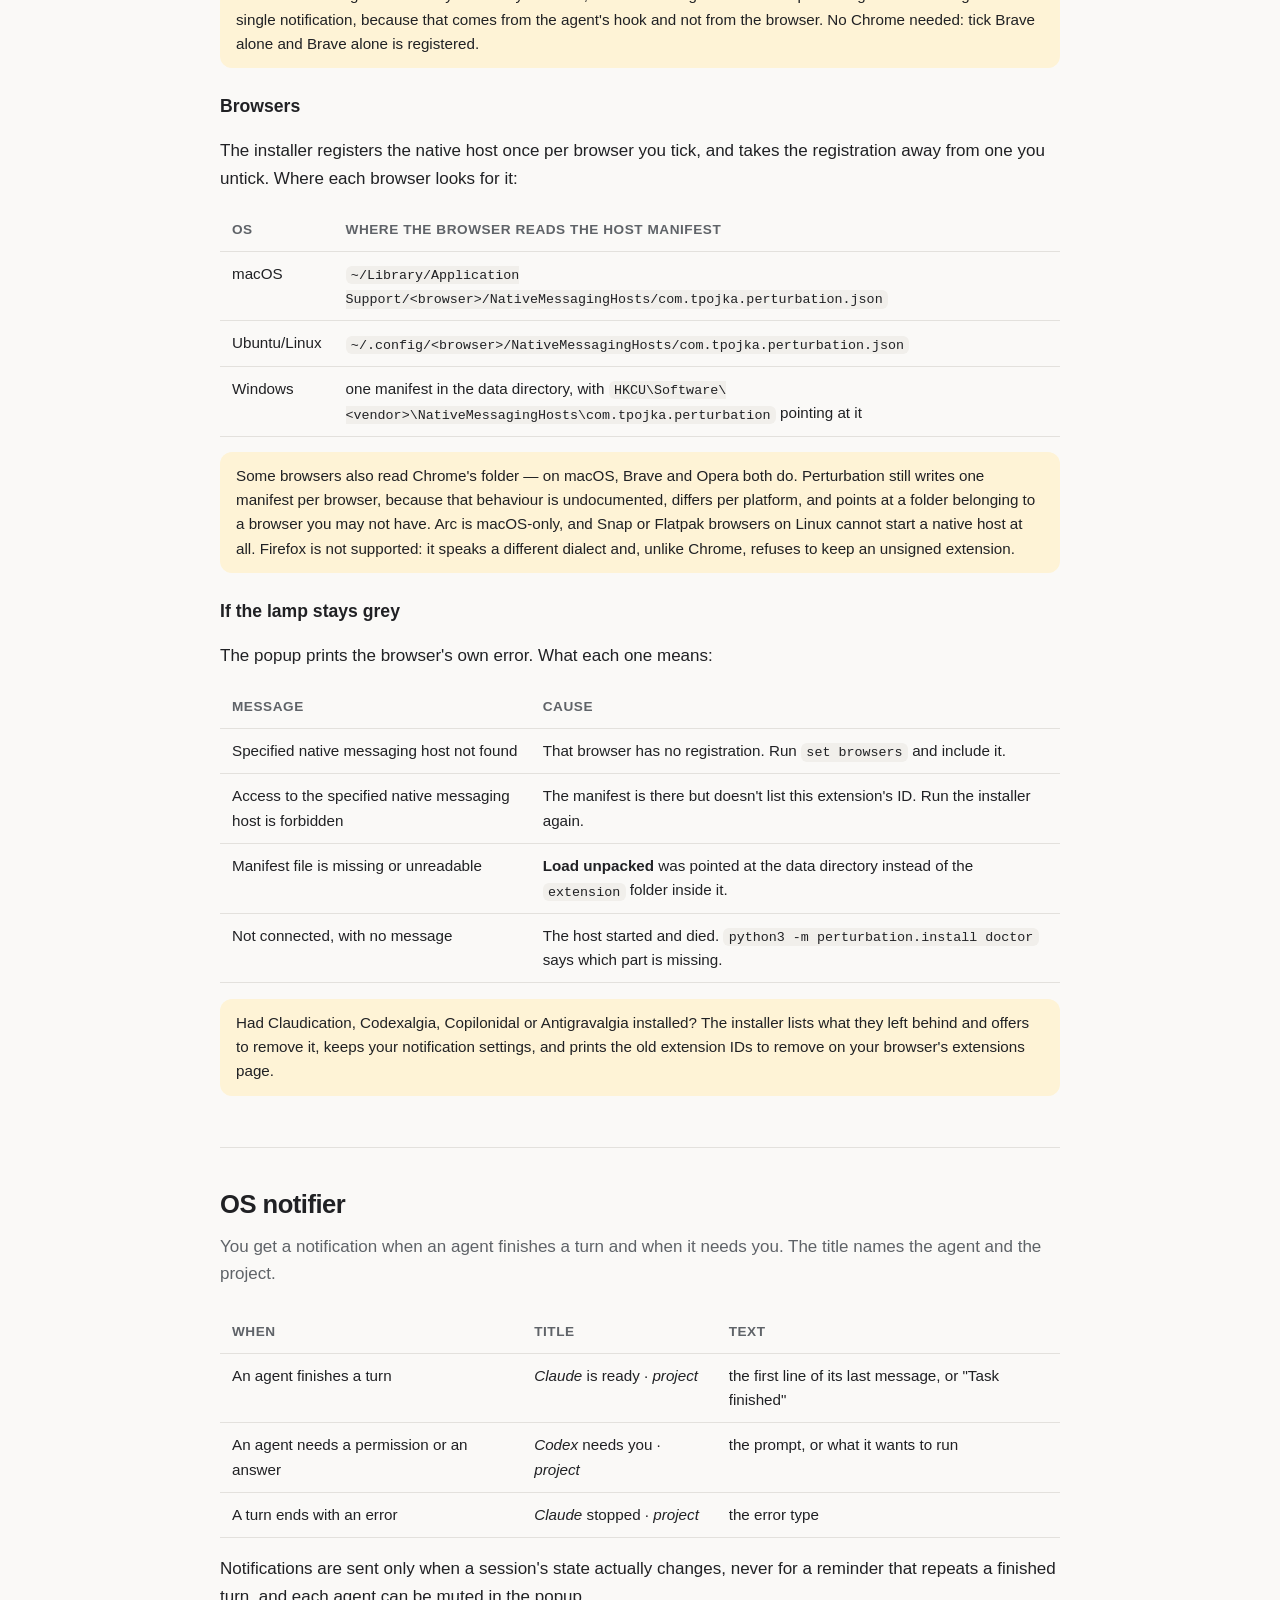
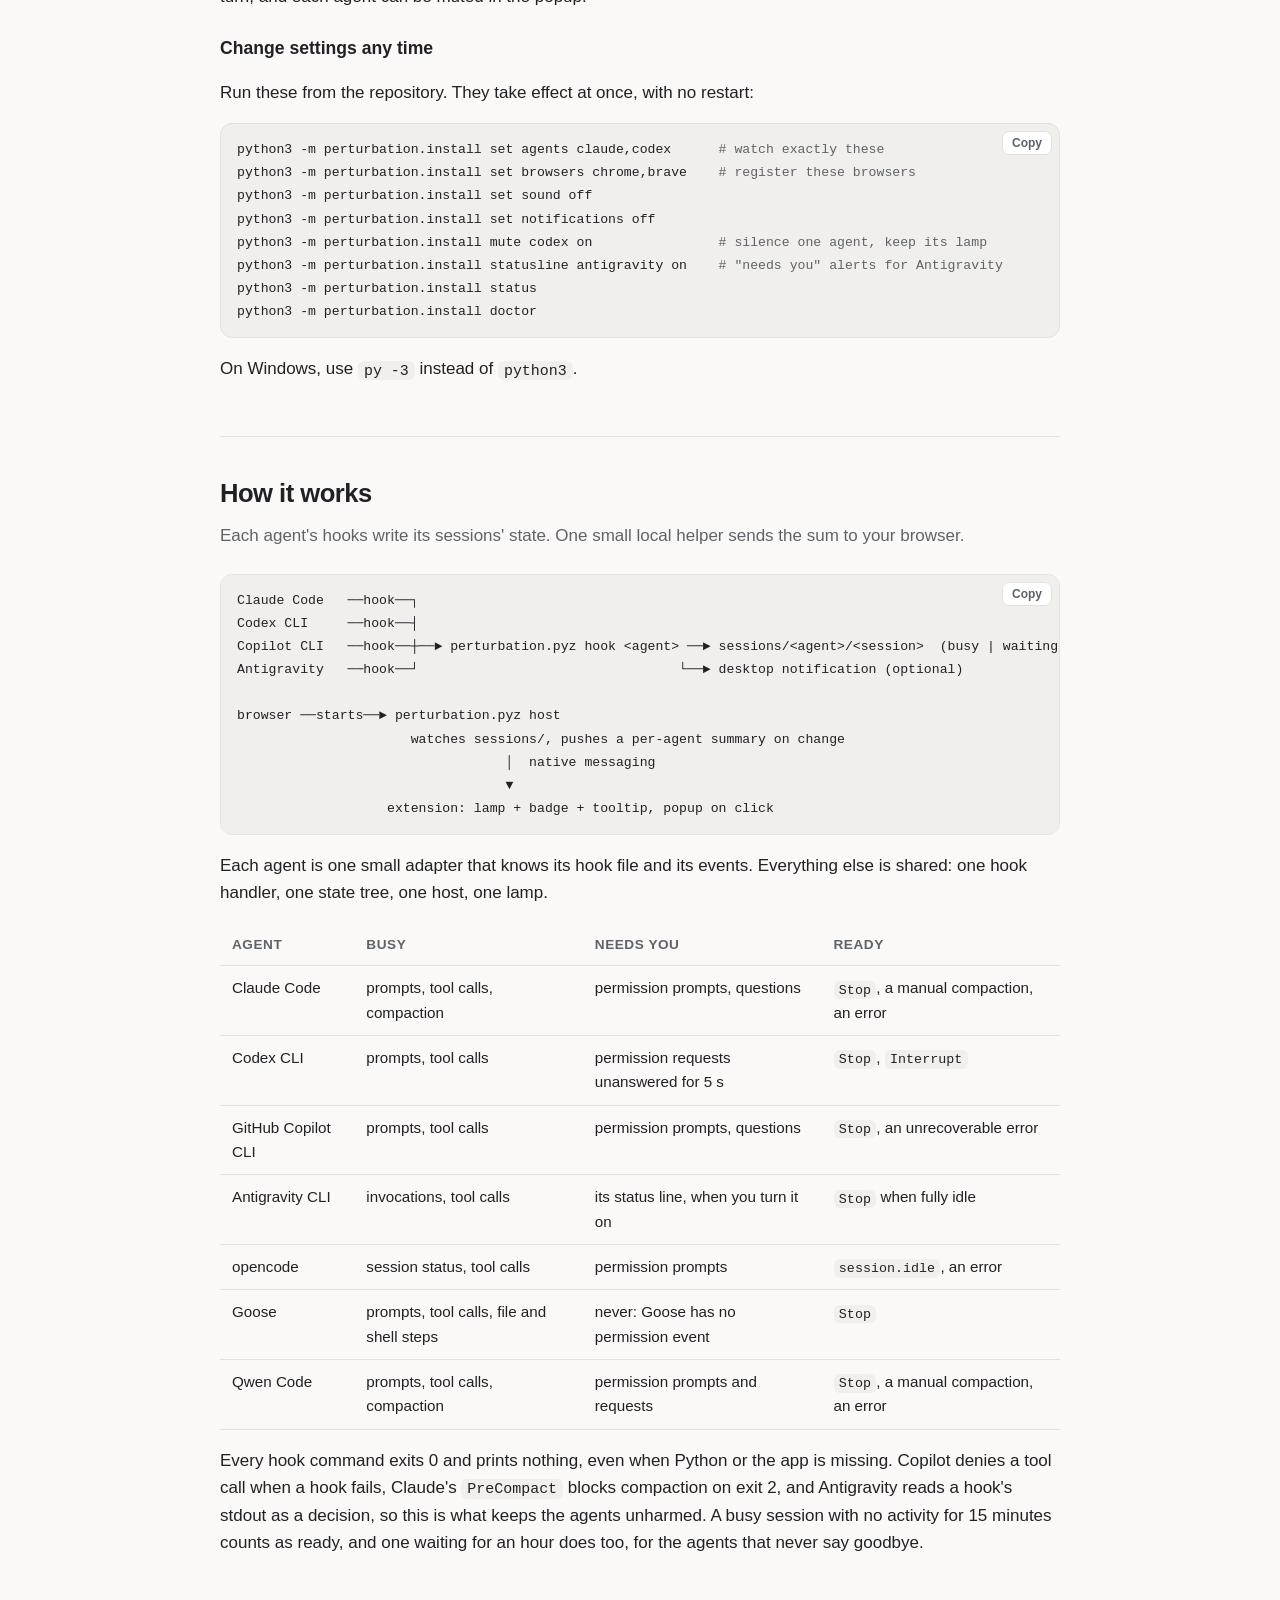
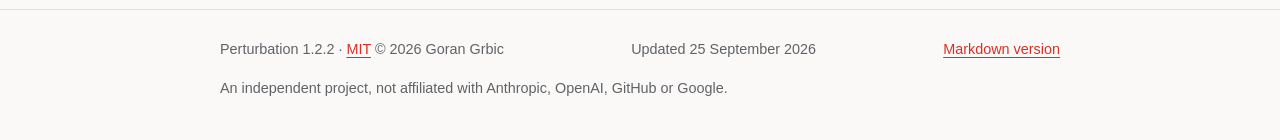
==== commit 1b943d60: "docs(site): add the browsers, the grey-lamp errors and when the page changed The page said Chrome. I" ====
--- a/site/index.html
+++ b/site/index.html
@@ -282,6 +282,7 @@
       <li><b>Needs you, separately</b><span>Amber is its own state, so an agent blocked on a permission never hides behind one that is still working.</span></li>
       <li><b>A popup you can shape</b><span>One row per agent, a mute switch each, and drag rows into the order you want.</span></li>
       <li><b>Three platforms</b><span>macOS, Ubuntu/Linux and Windows. The installer detects which one you're on and which agents you have.</span></li>
+      <li><b>Every Chromium browser</b><span>Chrome, Edge, Brave, Opera, Vivaldi, Arc or Chromium: tick the ones you use, get a lamp in each, and still one notification per event. No Chrome required.</span></li>
       <li><b>Stays out of the way</b><span>Hooks that always exit 0 and print nothing, merged into files that stay yours and are backed up first.</span></li>
       <li><b>Fully local</b><span>Nothing leaves your machine. The status goes from each agent's hooks to the browser over native messaging.</span></li>
     </ul>
@@ -345,6 +346,35 @@
       <li>Restart any running agent sessions so they load the hooks. In Codex, run <code>/hooks</code> and trust the new hooks.</li>
     </ol>
     <p class="note">The same folder goes into every browser you ticked, and each one gets its own lamp showing the same thing — with a single notification, because that comes from the agent's hook and not from the browser. No Chrome needed: tick Brave alone and Brave alone is registered.</p>
+
+    <h3 id="browsers">Browsers</h3>
+    <p>The installer registers the native host once per browser you tick, and takes the registration away from one you untick. Where each browser looks for it:</p>
+    <div class="table-wrap">
+      <table>
+        <thead><tr><th>OS</th><th>Where the browser reads the host manifest</th></tr></thead>
+        <tbody>
+          <tr><td>macOS</td><td><code>~/Library/Application Support/&lt;browser&gt;/NativeMessagingHosts/com.tpojka.perturbation.json</code></td></tr>
+          <tr><td>Ubuntu/Linux</td><td><code>~/.config/&lt;browser&gt;/NativeMessagingHosts/com.tpojka.perturbation.json</code></td></tr>
+          <tr><td>Windows</td><td>one manifest in the data directory, with <code>HKCU\Software\&lt;vendor&gt;\NativeMessagingHosts\com.tpojka.perturbation</code> pointing at it</td></tr>
+        </tbody>
+      </table>
+    </div>
+    <p class="note">Some browsers also read Chrome's folder &mdash; on macOS, Brave and Opera both do. Perturbation still writes one manifest per browser, because that behaviour is undocumented, differs per platform, and points at a folder belonging to a browser you may not have. Arc is macOS-only, and Snap or Flatpak browsers on Linux cannot start a native host at all. Firefox is not supported: it speaks a different dialect and, unlike Chrome, refuses to keep an unsigned extension.</p>
+
+    <h3 id="grey">If the lamp stays grey</h3>
+    <p>The popup prints the browser's own error. What each one means:</p>
+    <div class="table-wrap">
+      <table>
+        <thead><tr><th>Message</th><th>Cause</th></tr></thead>
+        <tbody>
+          <tr><td>Specified native messaging host not found</td><td>That browser has no registration. Run <code>set browsers</code> and include it.</td></tr>
+          <tr><td>Access to the specified native messaging host is forbidden</td><td>The manifest is there but doesn't list this extension's ID. Run the installer again.</td></tr>
+          <tr><td>Manifest file is missing or unreadable</td><td><b>Load unpacked</b> was pointed at the data directory instead of the <code>extension</code> folder inside it.</td></tr>
+          <tr><td>Not connected, with no message</td><td>The host started and died. <code>python3 -m perturbation.install doctor</code> says which part is missing.</td></tr>
+        </tbody>
+      </table>
+    </div>
+
     <p class="note">Had Claudication, Codexalgia, Copilonidal or Antigravalgia installed? The installer lists what they left behind and offers to remove it, keeps your notification settings, and prints the old extension IDs to remove on your browser's extensions page.</p>
   </section>
 
@@ -366,6 +396,7 @@
     <h3>Change settings any time</h3>
     <p>Run these from the repository. They take effect at once, with no restart:</p>
     <div class="code"><pre><code>python3 -m perturbation.install set agents claude,codex      <span class="c"># watch exactly these</span>
+python3 -m perturbation.install set browsers chrome,brave    <span class="c"># register these browsers</span>
 python3 -m perturbation.install set sound off
 python3 -m perturbation.install set notifications off
 python3 -m perturbation.install mute codex on                <span class="c"># silence one agent, keep its lamp</span>
@@ -410,6 +441,7 @@
 <footer>
   <div class="wrap">
     <span>Perturbation 1.2.2 · <a href="https://github.com/Tpojka/perturbation/blob/main/LICENSE">MIT</a> © 2026 Goran Grbic</span>
+    <span>Updated <time datetime="2026-09-25">25 September 2026</time></span>
     <span><a href="index.md">Markdown version</a></span>
     <span>An independent project, not affiliated with Anthropic, OpenAI, GitHub or Google.</span>
   </div>
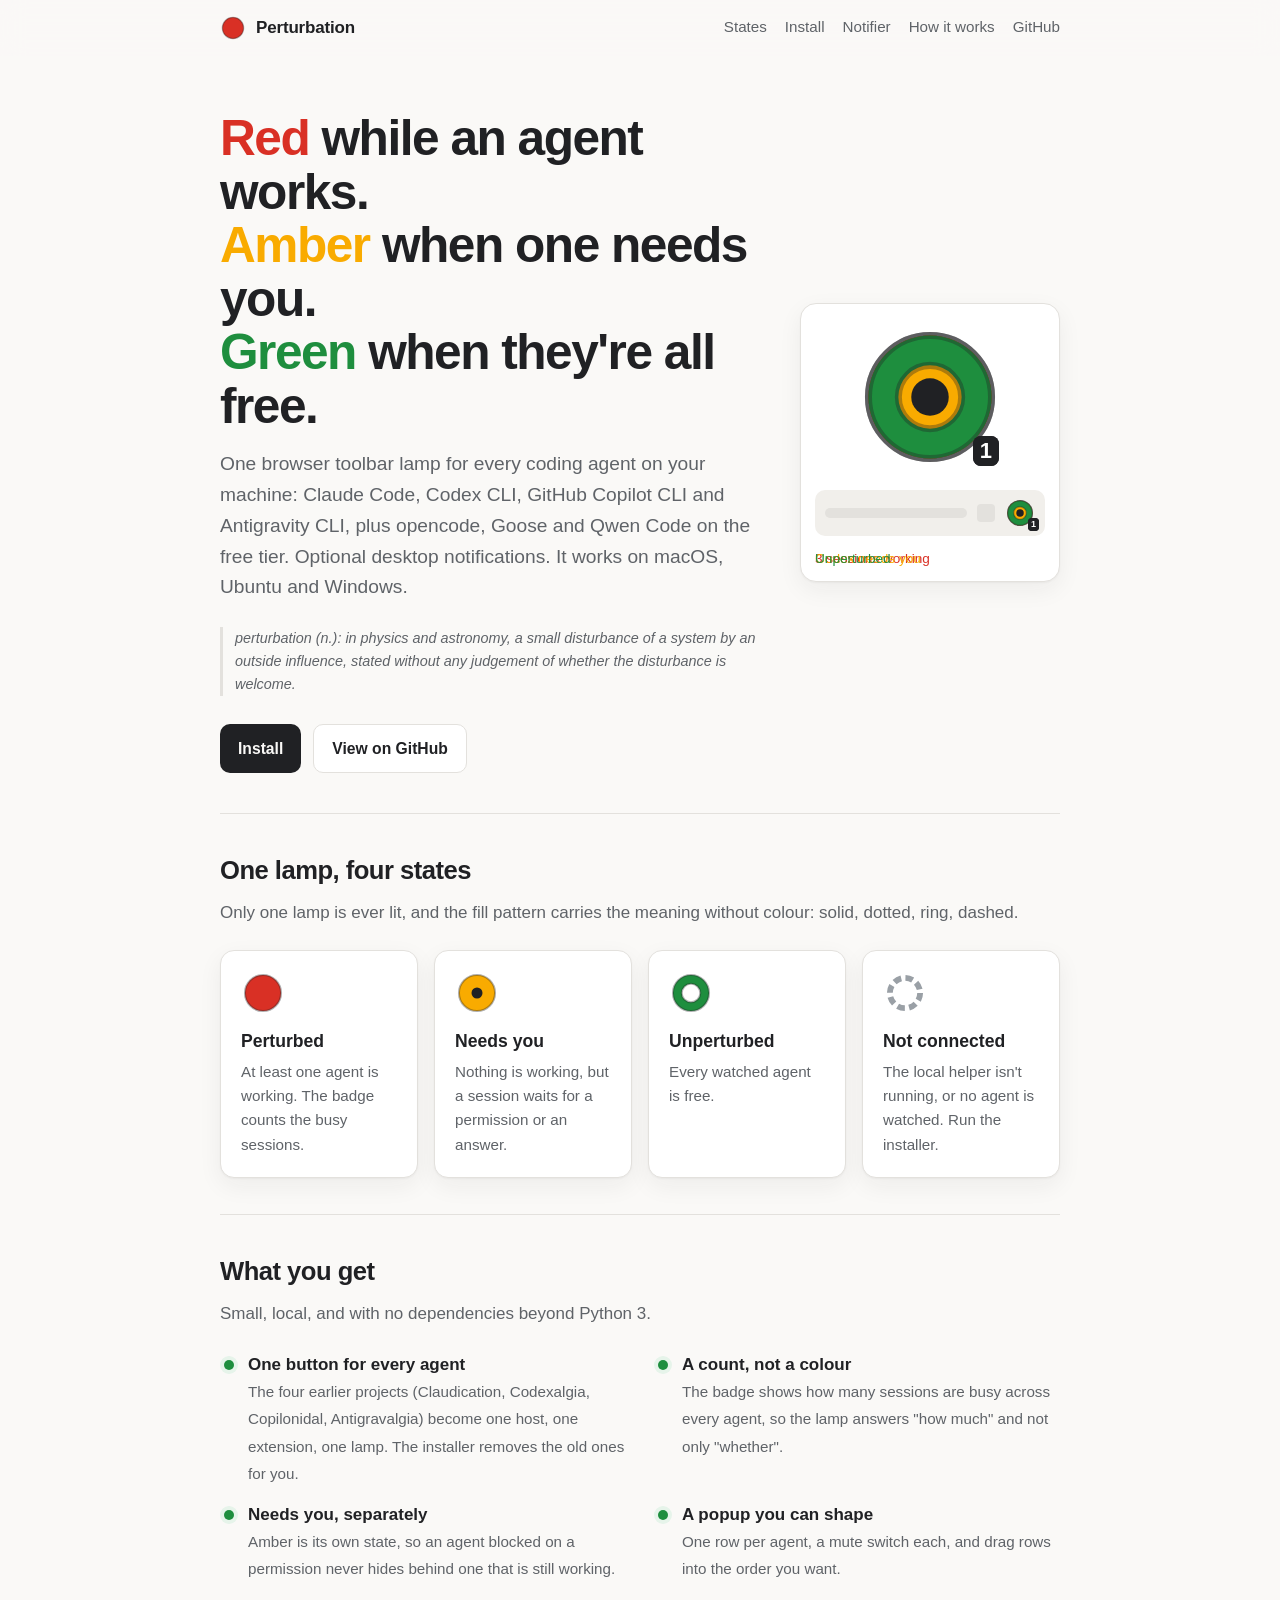
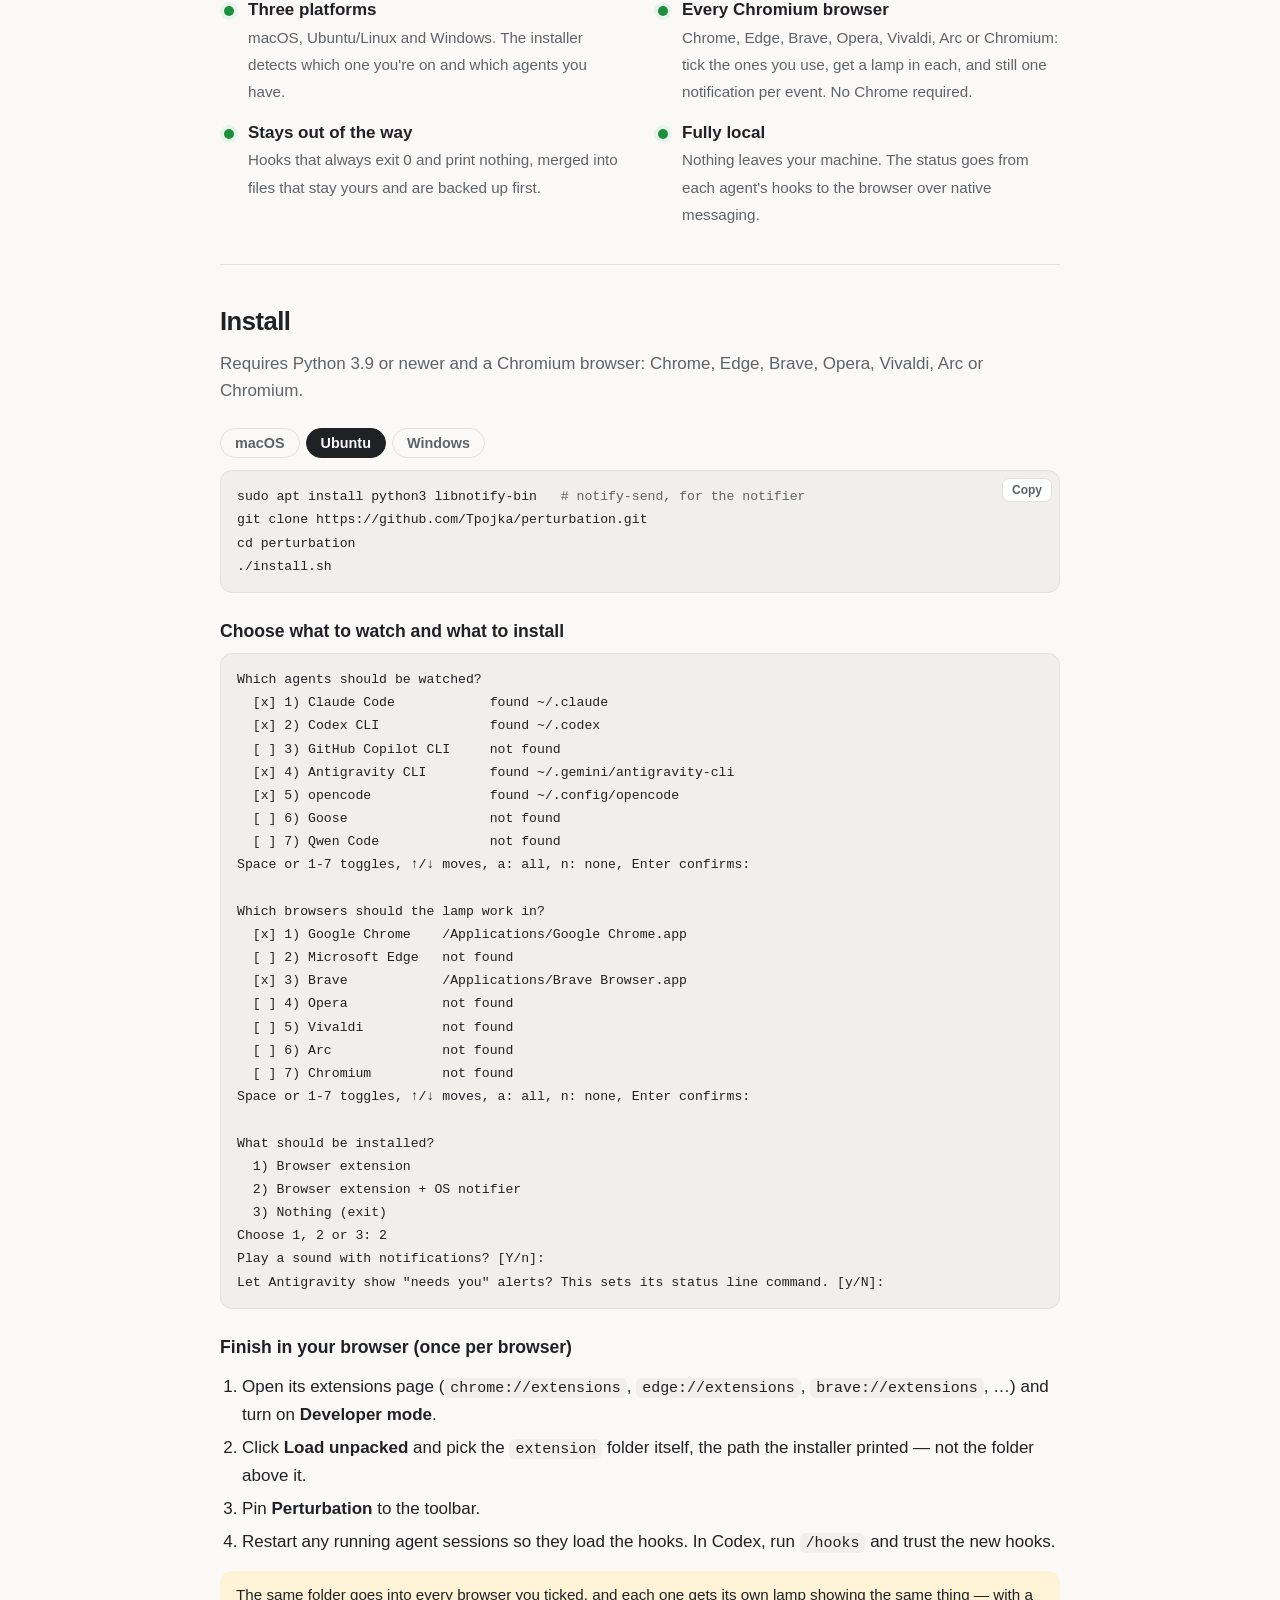
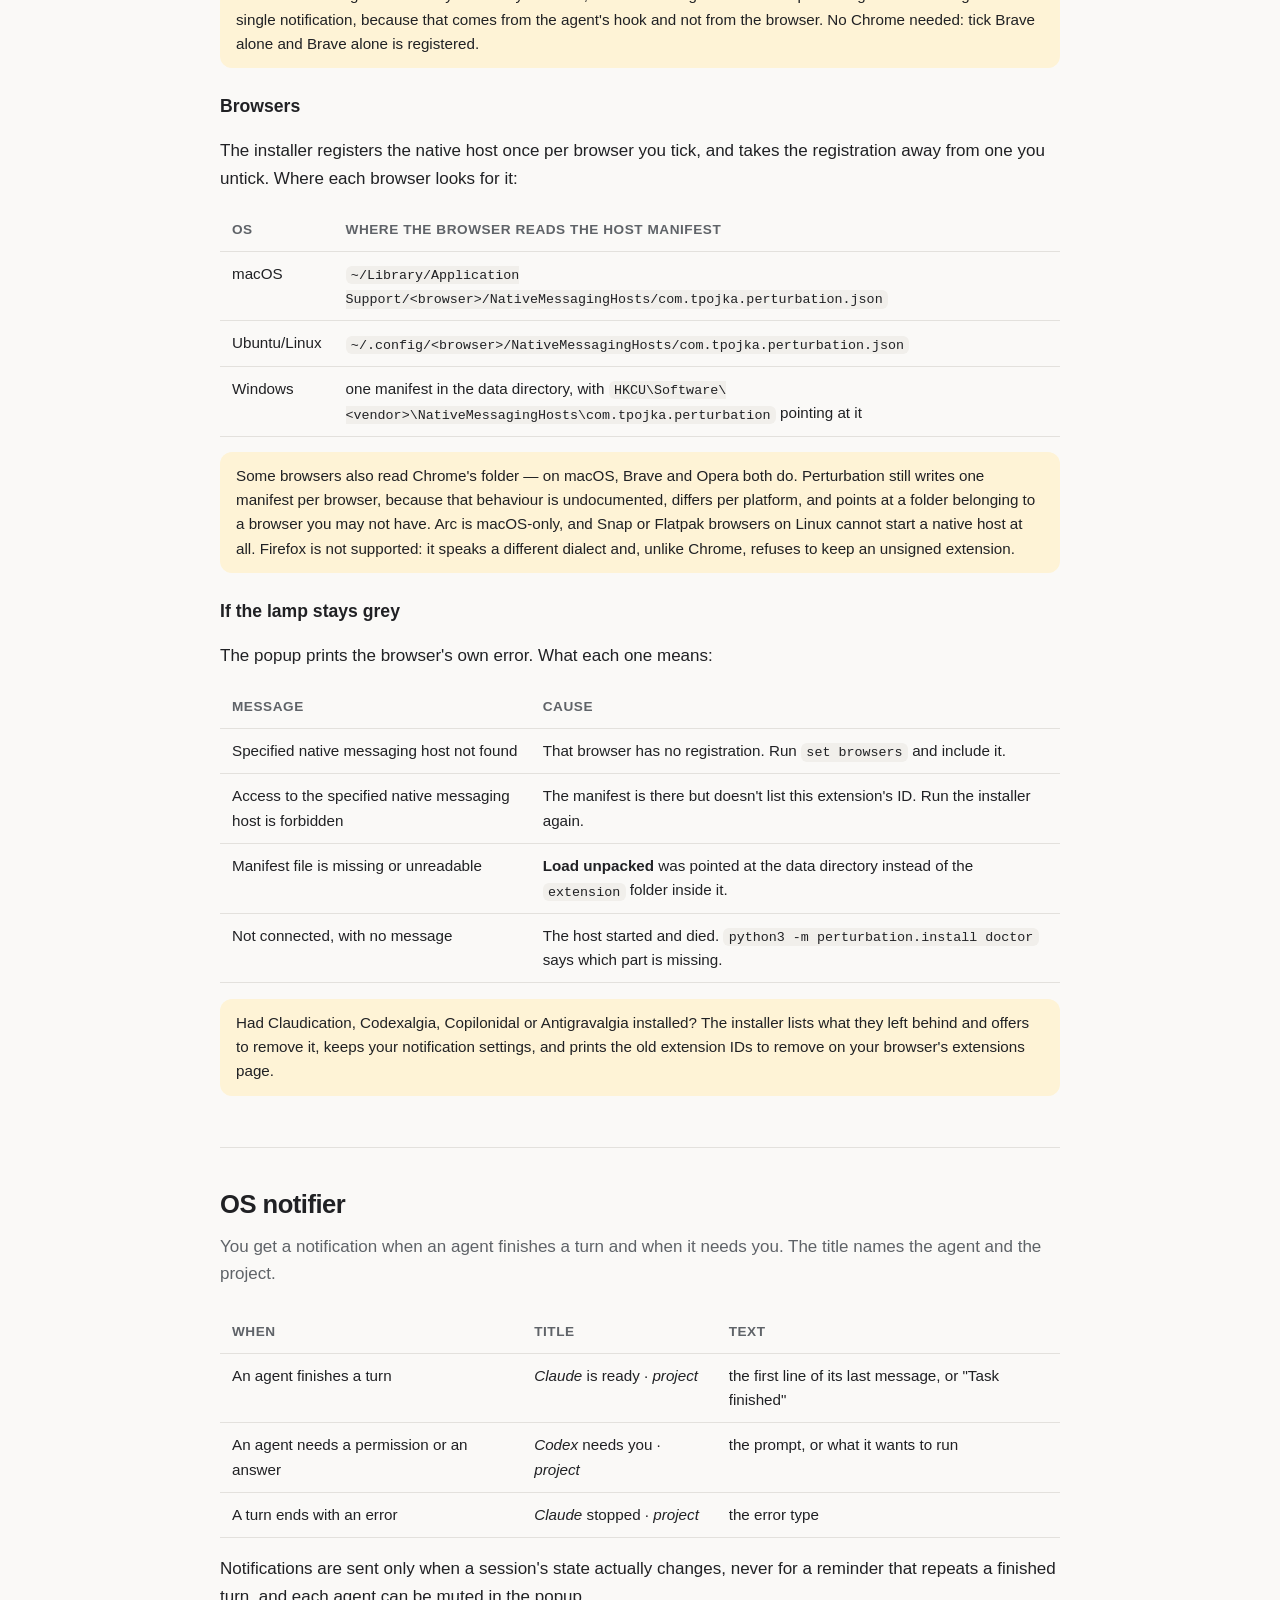
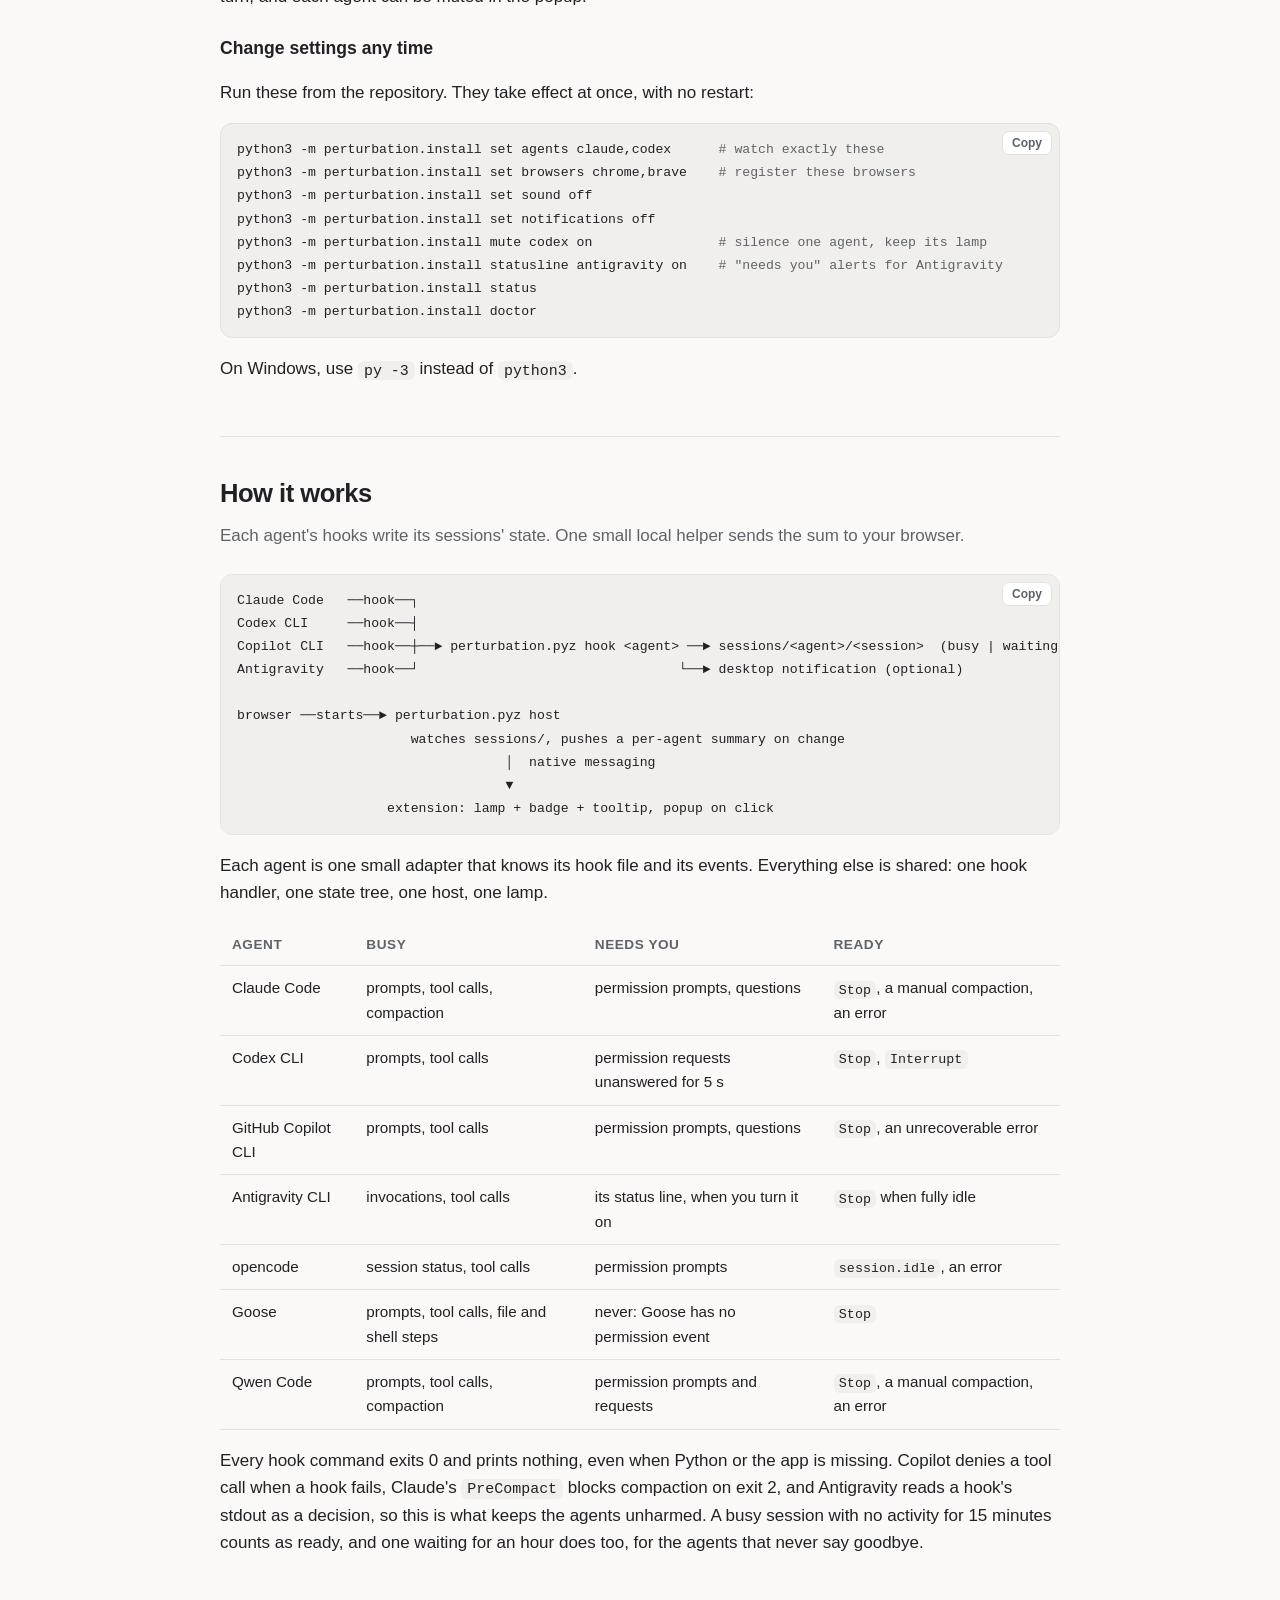
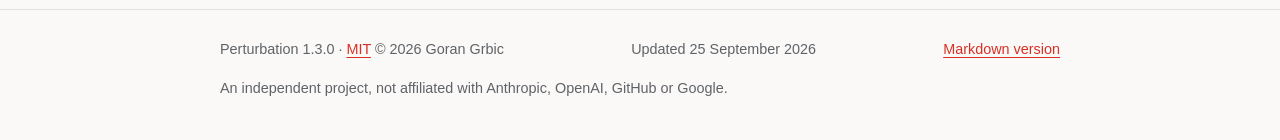
==== commit f389f91b: "chore(release): 1.3.0" ====
--- a/site/index.html
+++ b/site/index.html
@@ -440,7 +440,7 @@
 
 <footer>
   <div class="wrap">
-    <span>Perturbation 1.2.2 · <a href="https://github.com/Tpojka/perturbation/blob/main/LICENSE">MIT</a> © 2026 Goran Grbic</span>
+    <span>Perturbation 1.3.0 · <a href="https://github.com/Tpojka/perturbation/blob/main/LICENSE">MIT</a> © 2026 Goran Grbic</span>
     <span>Updated <time datetime="2026-09-25">25 September 2026</time></span>
     <span><a href="index.md">Markdown version</a></span>
     <span>An independent project, not affiliated with Anthropic, OpenAI, GitHub or Google.</span>
